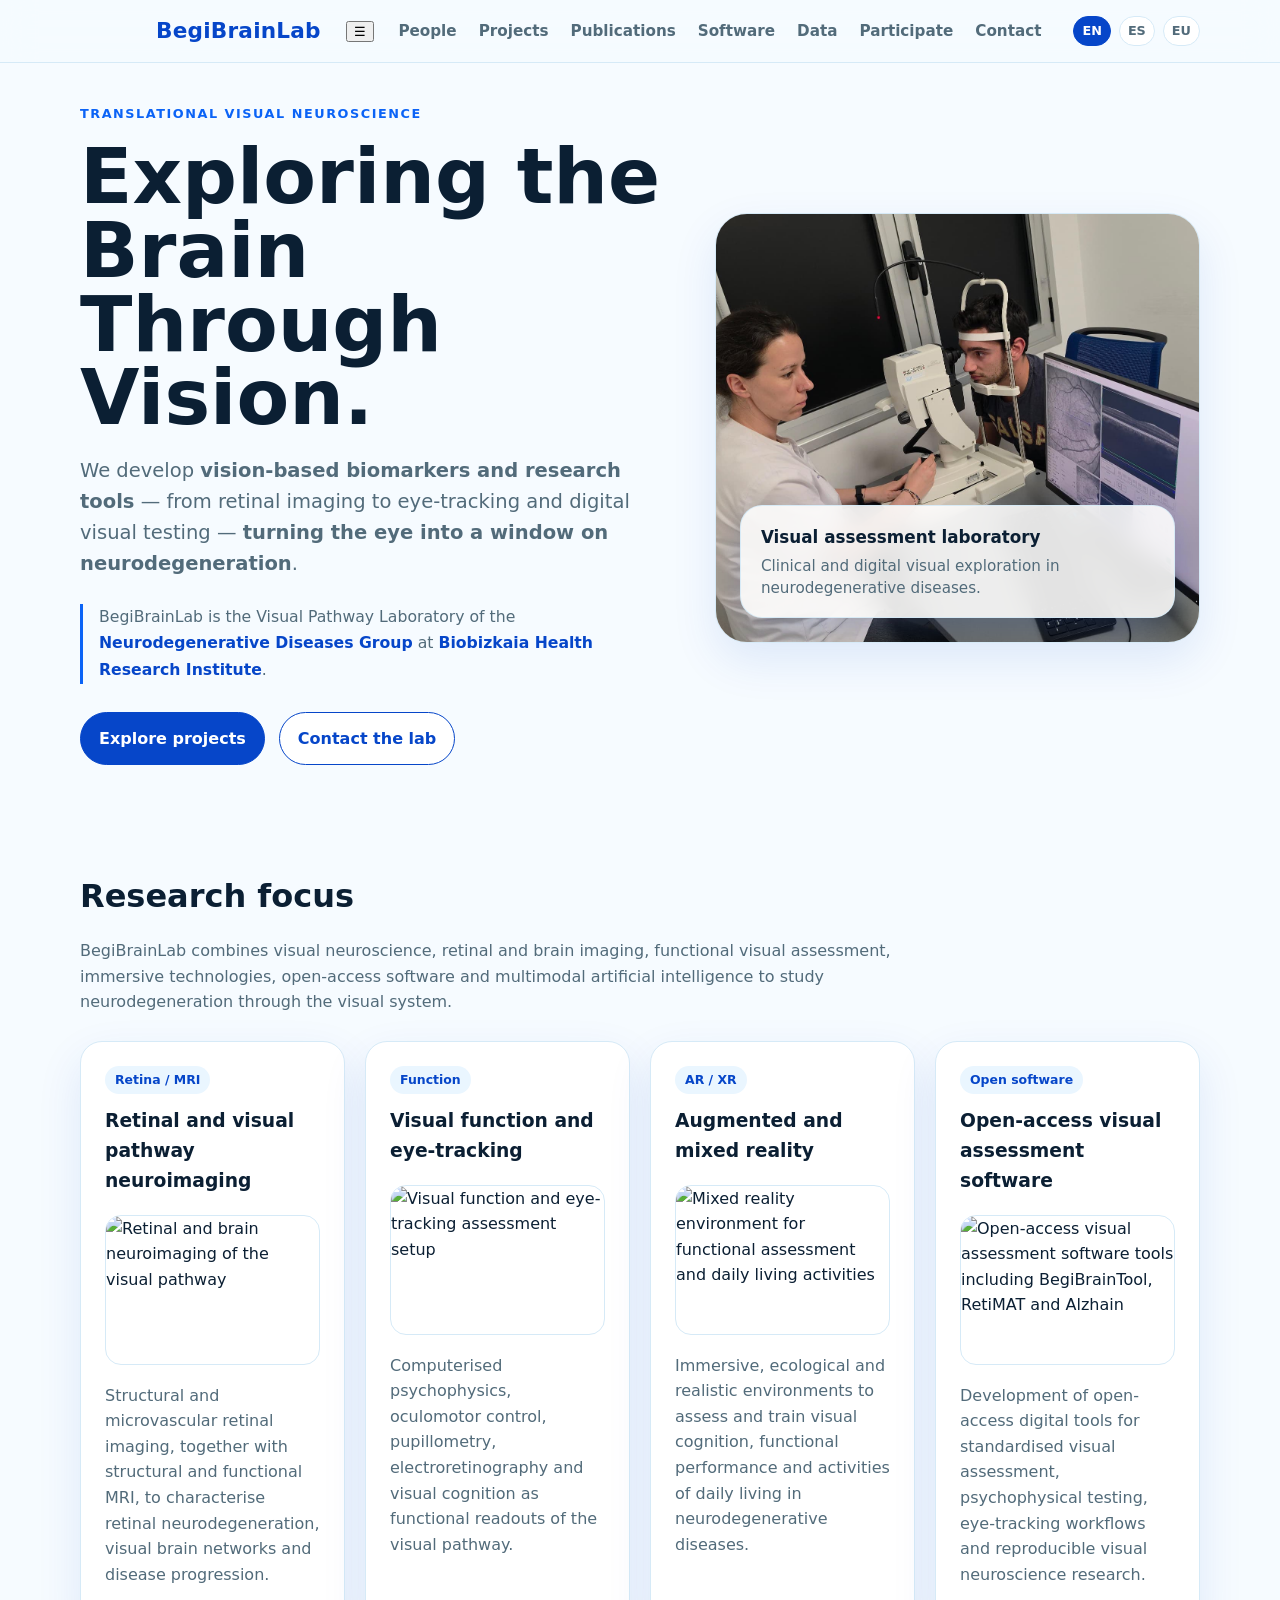
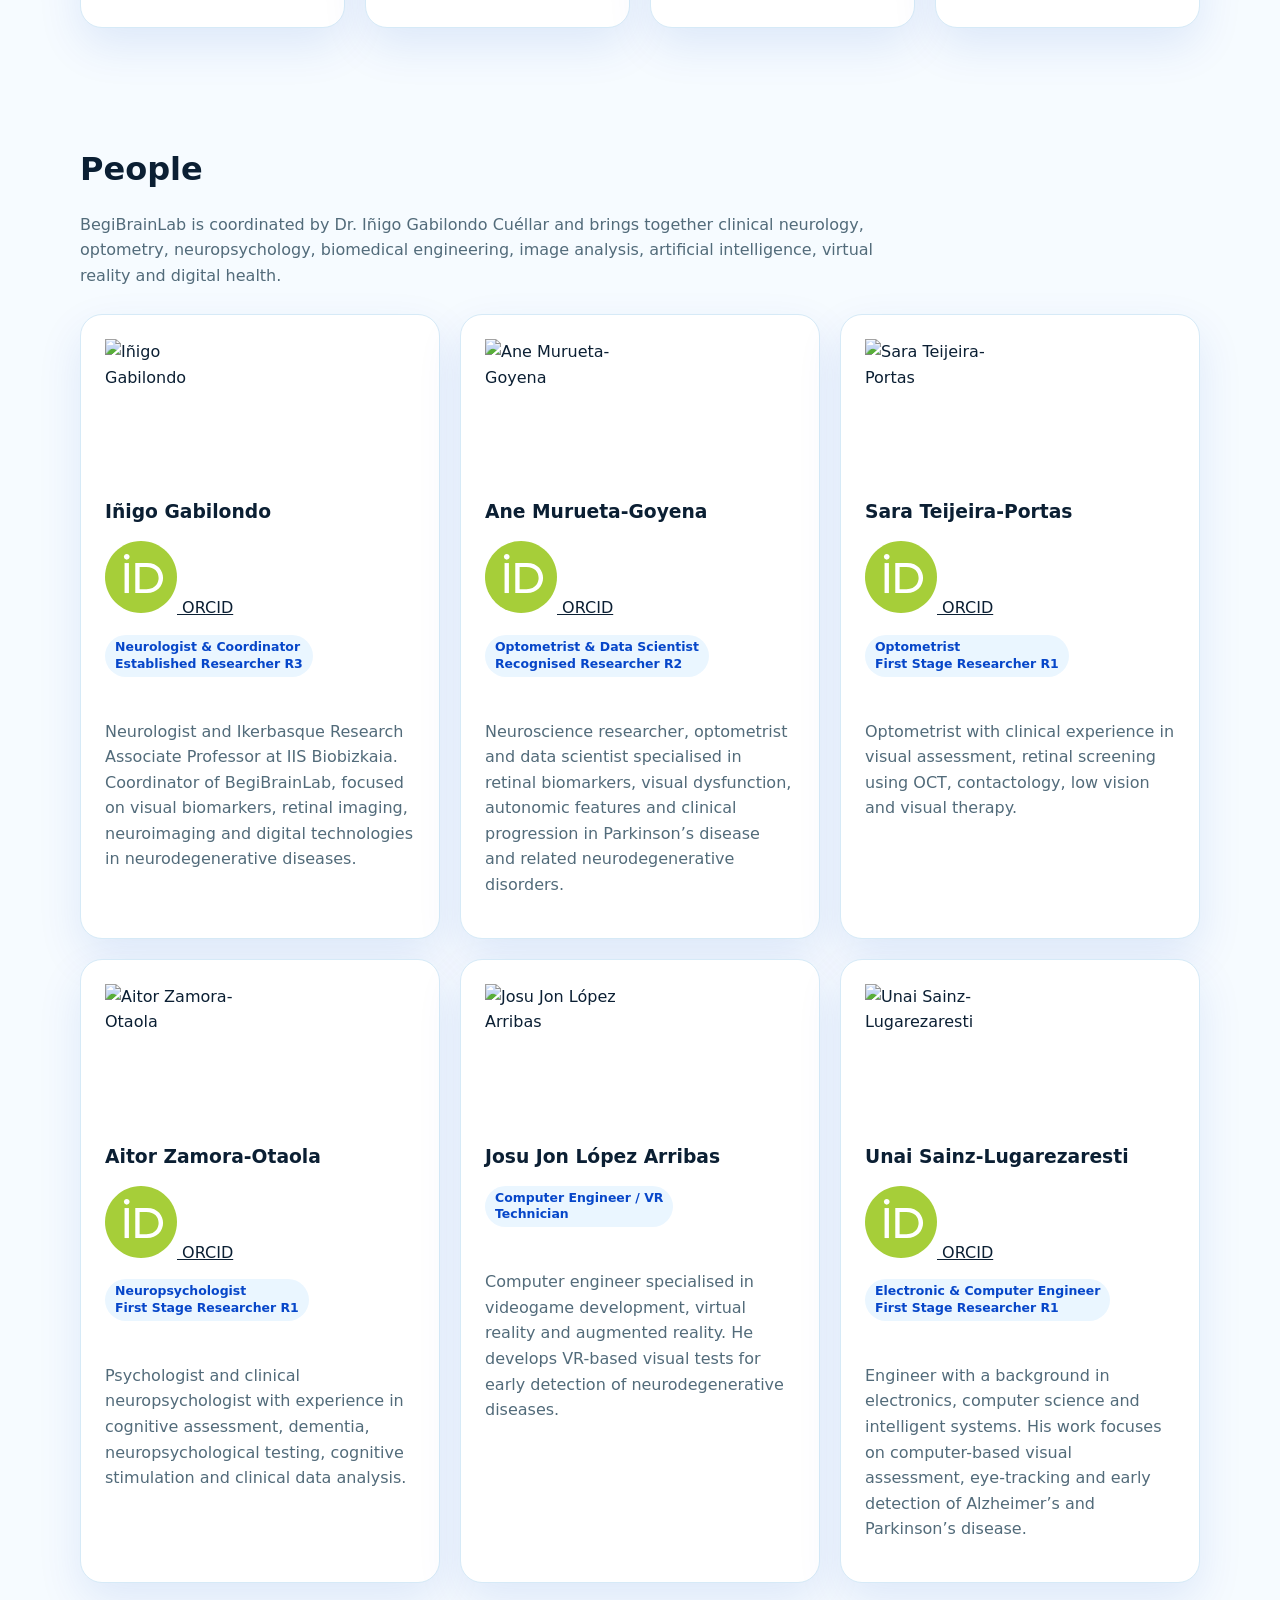
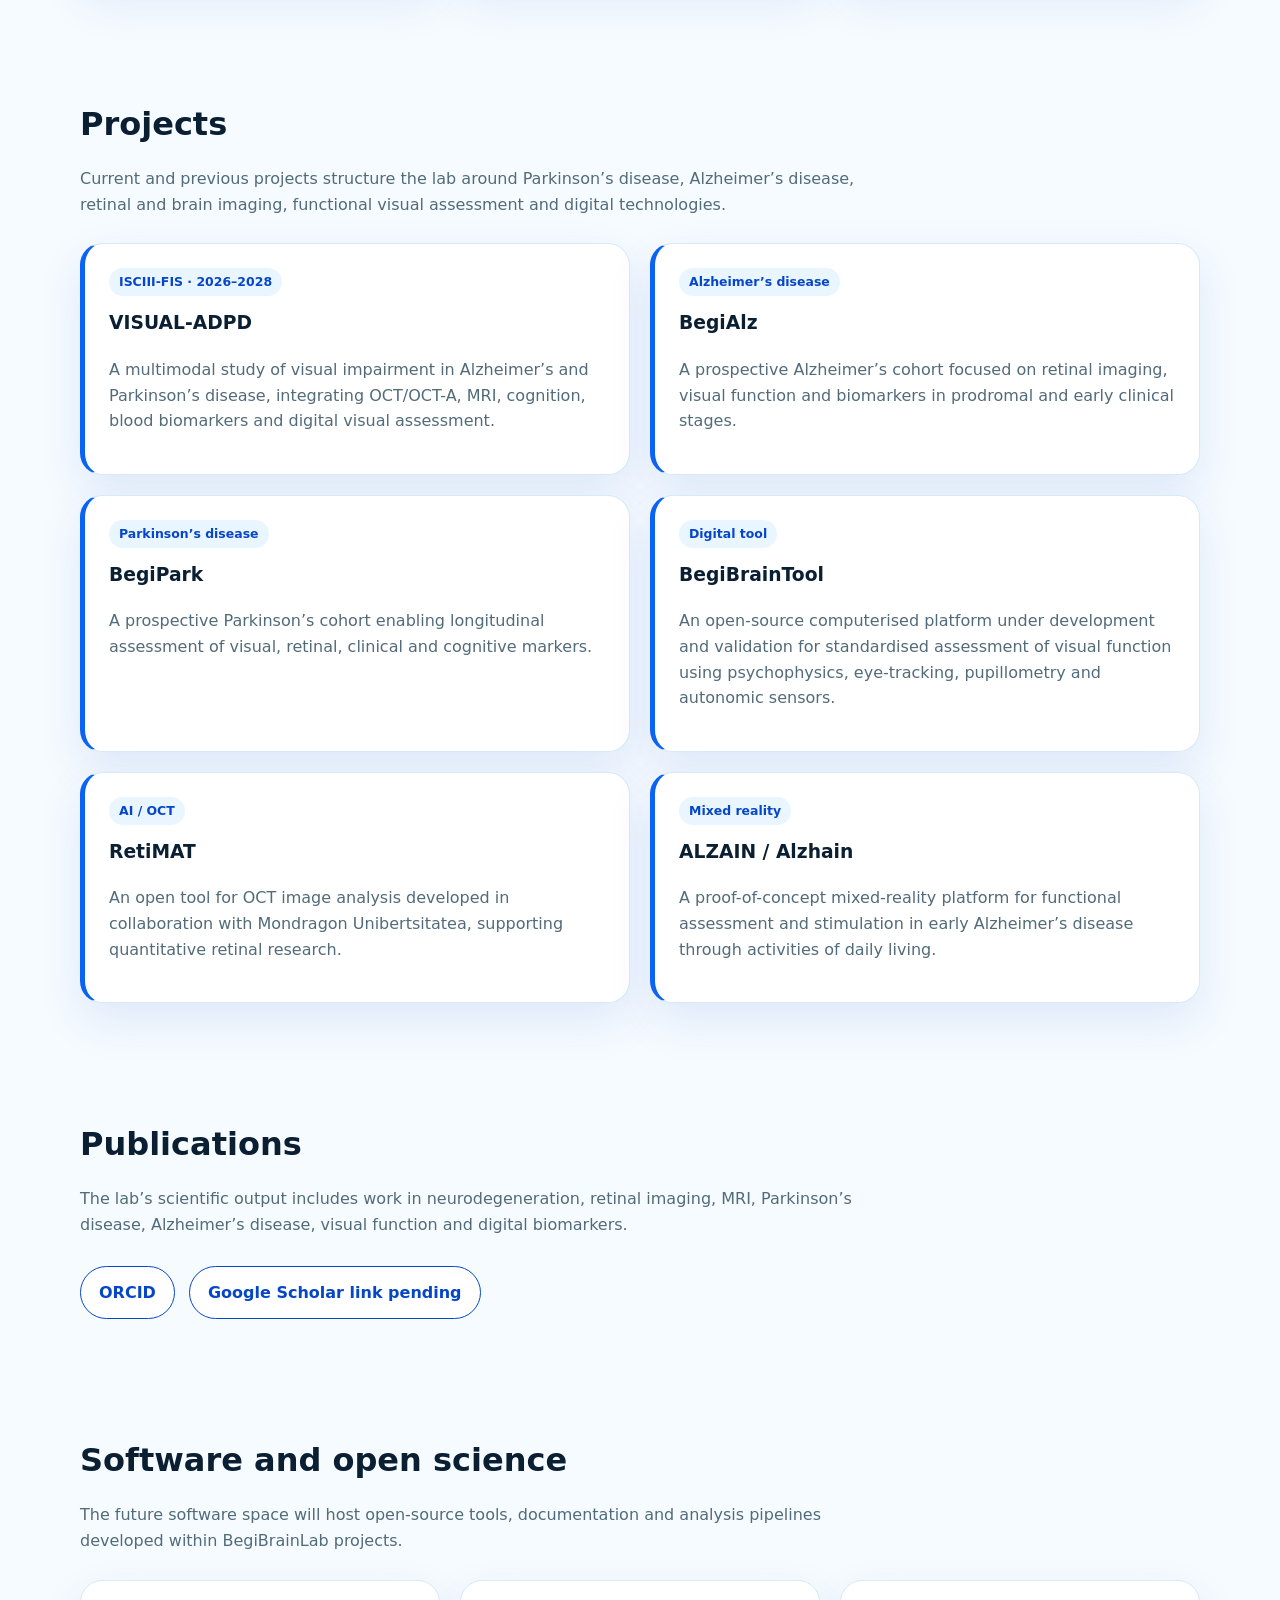
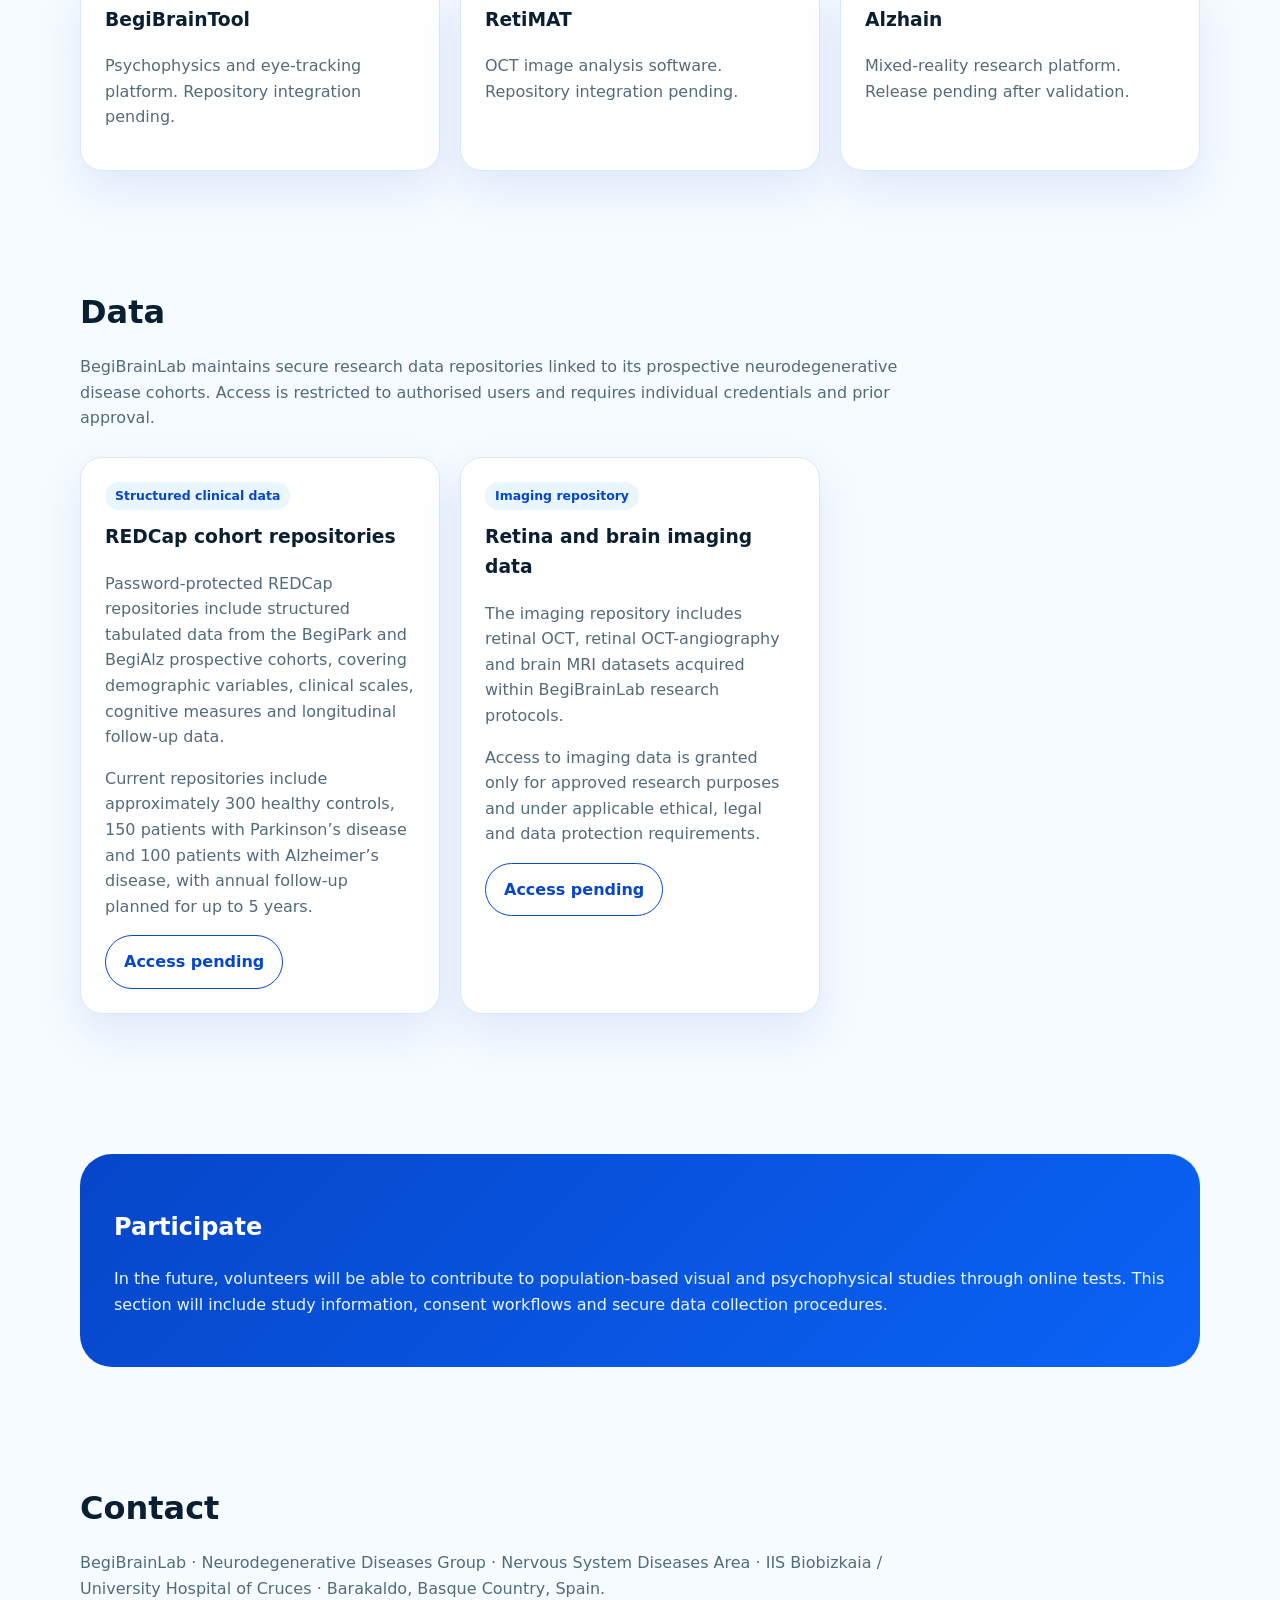
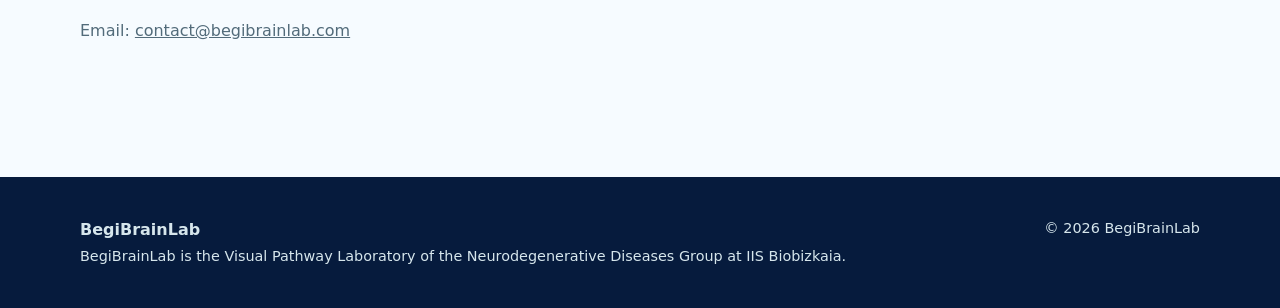
==== index.html @ 1f45dc58 "Update index.html" ====
<!doctype html>
<html lang="en">
<head>
<meta charset="utf-8">
<meta name="viewport" content="width=device-width,initial-scale=1">

<title>BegiBrainLab | Exploring the Brain Through Vision</title>

<meta name="description" content="BegiBrainLab is a visual neuroscience and neurotechnology laboratory focused on visual biomarkers, retinal imaging, eye-tracking, psychophysics, artificial intelligence and digital technologies for neurodegenerative diseases.">

<link rel="stylesheet" href="assets/css/styles.css">

<link rel="icon" href="/assets/icons/favicon.ico">
<link rel="icon" type="image/png" sizes="32x32" href="/assets/icons/icon-32.png">
<link rel="apple-touch-icon" sizes="180x180" href="/assets/icons/icon-180.png">
</head>

<body>

<header class="topbar">
<div class="container nav">

<a class="brand" href="/">
<span class="brand-mark"></span>
<span>BegiBrainLab</span>
</a>

<button class="menu-toggle" type="button" aria-label="Open navigation menu" aria-expanded="false">
☰
</button>

<nav class="menu">
<a href="#people">People</a>
<a href="#projects">Projects</a>
<a href="#publications">Publications</a>
<a href="#software">Software</a>
<a href="#data">Data</a>
<a href="#participate">Participate</a>
<a href="#contact">Contact</a>

<span class="langs">
<a class="active" href="/">EN</a>
<a href="/es/">ES</a>
<a href="/eu/">EU</a>
</span>
</nav>

</div>
</header>

<main>

<section class="hero">

<div class="container hero-grid">

<div>

<p class="eyebrow">
Translational visual neuroscience
</p>

<h1>
Exploring the Brain Through Vision.
</h1>

<p class="lead">
We develop <strong>vision-based biomarkers and research tools</strong> — from retinal imaging to eye-tracking and digital visual testing — <strong>turning the eye into a window on neurodegeneration</strong>.
</p>

<p class="institutional-note">
BegiBrainLab is the Visual Pathway Laboratory of the <a href="https://www.bio-bizkaia.eus/areas-investigacion/bc5.01" target="_blank" rel="noopener">Neurodegenerative Diseases Group</a> at <a href="https://www.bio-bizkaia.eus/web/iis/bb/inicio" target="_blank" rel="noopener">Biobizkaia Health Research Institute</a>.
</p>

<div class="actions">
<a class="btn primary" href="#projects">Explore projects</a>
<a class="btn secondary" href="#contact">Contact the lab</a>
</div>

</div>

<div class="hero-carousel" data-carousel-lang="en" aria-label="BegiBrainLab visual carousel">

<img
  class="hero-carousel-image"
  src="assets/img/hero/lab.png"
  alt="BegiBrainLab visual assessment laboratory"
>

<div class="hero-slide-caption">
<strong>Visual assessment laboratory</strong>
<span>Clinical and digital visual exploration in neurodegenerative diseases.</span>
</div>

</div>

</div>

</section>

<section>

<div class="container">

<h2 class="section-title">
Research focus
</h2>

<p class="section-intro">
BegiBrainLab combines visual neuroscience, retinal and brain imaging, functional visual assessment, immersive technologies, open-access software and multimodal artificial intelligence to study neurodegeneration through the visual system.
</p>

<div class="grid research-grid">

<article class="card research-card">
<span class="tag">Retina / MRI</span>
<h3>Retinal and visual pathway neuroimaging</h3>

<img
  class="research-card-image research-card-image-retina"
  src="/assets/img/research/Retina_MRI.png"
  alt="Retinal and brain neuroimaging of the visual pathway"
>

<p>
Structural and microvascular retinal imaging, together with structural and functional MRI, to characterise retinal neurodegeneration, visual brain networks and disease progression.
</p>
</article>

<article class="card research-card">
<span class="tag">Function</span>
<h3>Visual function and eye-tracking</h3>

<img
  class="research-card-image research-card-image-wide"
  src="/assets/img/research/eye_tracking.png"
  alt="Visual function and eye-tracking assessment setup"
>

<p>
Computerised psychophysics, oculomotor control, pupillometry, electroretinography and visual cognition as functional readouts of the visual pathway.
</p>
</article>

<article class="card research-card">
<span class="tag">AR / XR</span>
<h3>Augmented and mixed reality</h3>

<img
  class="research-card-image research-card-image-wide"
  src="/assets/img/research/XR.png"
  alt="Mixed reality environment for functional assessment and daily living activities"
>

<p>
Immersive, ecological and realistic environments to assess and train visual cognition, functional performance and activities of daily living in neurodegenerative diseases.
</p>
</article>

<article class="card research-card">
<span class="tag">Open software</span>
<h3>Open-access visual assessment software</h3>

<img
  class="research-card-image research-card-image-wide"
  src="/assets/img/research/software.png"
  alt="Open-access visual assessment software tools including BegiBrainTool, RetiMAT and Alzhain"
>

<p>
Development of open-access digital tools for standardised visual assessment, psychophysical testing, eye-tracking workflows and reproducible visual neuroscience research.
</p>
</article>

</div>

</div>

</section>

<section id="people">

<div class="container">

<h2 class="section-title">
People
</h2>

<p class="section-intro">
BegiBrainLab is coordinated by Dr. Iñigo Gabilondo Cuéllar and brings together clinical neurology, optometry, neuropsychology, biomedical engineering, image analysis, artificial intelligence, virtual reality and digital health.
</p>

<div class="grid cards">

<article class="card person-card">
<img class="person-photo" src="assets/img/team/IGabilondo.png" alt="Iñigo Gabilondo">
<h3>Iñigo Gabilondo</h3>
<a class="orcid-link" href="https://orcid.org/0000-0001-6045-2840" target="_blank" rel="noopener">
<img class="orcid-icon" src="/assets/icons/orcid.logo.icon.svg" alt="">
ORCID
</a>
<span class="tag">Neurologist &amp; Coordinator<br>Established Researcher R3</span>
<p>
Neurologist and Ikerbasque Research Associate Professor at IIS Biobizkaia. Coordinator of BegiBrainLab, focused on visual biomarkers, retinal imaging, neuroimaging and digital technologies in neurodegenerative diseases.
</p>
</article>

<article class="card person-card">
<img class="person-photo" src="assets/img/team/AMurueta.png" alt="Ane Murueta-Goyena">
<h3>Ane Murueta-Goyena</h3>
<a class="orcid-link" href="https://orcid.org/0000-0002-9808-6943" target="_blank" rel="noopener">
<img class="orcid-icon" src="/assets/icons/orcid.logo.icon.svg" alt="">
ORCID
</a>
<span class="tag">Optometrist &amp; Data Scientist<br>Recognised Researcher R2</span>
<p>
Neuroscience researcher, optometrist and data scientist specialised in retinal biomarkers, visual dysfunction, autonomic features and clinical progression in Parkinson’s disease and related neurodegenerative disorders.
</p>
</article>

<article class="card person-card">
<img class="person-photo" src="assets/img/team/STeijeira.png" alt="Sara Teijeira-Portas">
<h3>Sara Teijeira-Portas</h3>
<a class="orcid-link" href="https://orcid.org/0000-0002-2208-5864" target="_blank" rel="noopener">
<img class="orcid-icon" src="/assets/icons/orcid.logo.icon.svg" alt="">
ORCID
</a>
<span class="tag">Optometrist<br>First Stage Researcher R1</span>
<p>
Optometrist with clinical experience in visual assessment, retinal screening using OCT, contactology, low vision and visual therapy.
</p>
</article>

<article class="card person-card">
<img class="person-photo" src="assets/img/team/AZamora.png" alt="Aitor Zamora-Otaola">
<h3>Aitor Zamora-Otaola</h3>
<a class="orcid-link" href="https://orcid.org/0009-0007-6647-6625" target="_blank" rel="noopener">
<img class="orcid-icon" src="/assets/icons/orcid.logo.icon.svg" alt="">
ORCID
</a>
<span class="tag">Neuropsychologist<br>First Stage Researcher R1</span>
<p>
Psychologist and clinical neuropsychologist with experience in cognitive assessment, dementia, neuropsychological testing, cognitive stimulation and clinical data analysis.
</p>
</article>

<article class="card person-card">
<img class="person-photo" src="assets/img/team/JJon.png" alt="Josu Jon López Arribas">
<h3>Josu Jon López Arribas</h3>
<span class="tag">Computer Engineer / VR<br>Technician</span>
<p>
Computer engineer specialised in videogame development, virtual reality and augmented reality. He develops VR-based visual tests for early detection of neurodegenerative diseases.
</p>
</article>

<article class="card person-card">
<img class="person-photo" src="assets/img/team/USainz.png" alt="Unai Sainz-Lugarezaresti">
<h3>Unai Sainz-Lugarezaresti</h3>
<a class="orcid-link" href="https://orcid.org/0009-0008-0470-5960" target="_blank" rel="noopener">
<img class="orcid-icon" src="/assets/icons/orcid.logo.icon.svg" alt="">
ORCID
</a>
<span class="tag">Electronic &amp; Computer Engineer<br>First Stage Researcher R1</span>
<p>
Engineer with a background in electronics, computer science and intelligent systems. His work focuses on computer-based visual assessment, eye-tracking and early detection of Alzheimer’s and Parkinson’s disease.
</p>
</article>

</div>

</div>

</section>

<section id="projects">

<div class="container">

<h2 class="section-title">
Projects
</h2>

<p class="section-intro">
Current and previous projects structure the lab around Parkinson’s disease, Alzheimer’s disease, retinal and brain imaging, functional visual assessment and digital technologies.
</p>

<div class="grid project-list">

<article class="card project">
<span class="tag">ISCIII-FIS · 2026–2028</span>
<h3>VISUAL-ADPD</h3>
<p>
A multimodal study of visual impairment in Alzheimer’s and Parkinson’s disease, integrating OCT/OCT-A, MRI, cognition, blood biomarkers and digital visual assessment.
</p>
</article>

<article class="card project">
<span class="tag">Alzheimer’s disease</span>
<h3>BegiAlz</h3>
<p>
A prospective Alzheimer’s cohort focused on retinal imaging, visual function and biomarkers in prodromal and early clinical stages.
</p>
</article>

<article class="card project">
<span class="tag">Parkinson’s disease</span>
<h3>BegiPark</h3>
<p>
A prospective Parkinson’s cohort enabling longitudinal assessment of visual, retinal, clinical and cognitive markers.
</p>
</article>

<article class="card project">
<span class="tag">Digital tool</span>
<h3>BegiBrainTool</h3>
<p>
An open-source computerised platform under development and validation for standardised assessment of visual function using psychophysics, eye-tracking, pupillometry and autonomic sensors.
</p>
</article>

<article class="card project">
<span class="tag">AI / OCT</span>
<h3>RetiMAT</h3>
<p>
An open tool for OCT image analysis developed in collaboration with Mondragon Unibertsitatea, supporting quantitative retinal research.
</p>
</article>

<article class="card project">
<span class="tag">Mixed reality</span>
<h3>ALZAIN / Alzhain</h3>
<p>
A proof-of-concept mixed-reality platform for functional assessment and stimulation in early Alzheimer’s disease through activities of daily living.
</p>
</article>

</div>

</div>

</section>

<section id="publications">

<div class="container">

<h2 class="section-title">
Publications
</h2>

<p class="section-intro">
The lab’s scientific output includes work in neurodegeneration, retinal imaging, MRI, Parkinson’s disease, Alzheimer’s disease, visual function and digital biomarkers.
</p>

<div class="actions">
<a class="btn secondary" href="https://orcid.org/0000-0001-6045-2840">ORCID</a>
<a class="btn secondary" href="#">Google Scholar link pending</a>
</div>

</div>

</section>

<section id="software">

<div class="container">

<h2 class="section-title">
Software and open science
</h2>

<p class="section-intro">
The future software space will host open-source tools, documentation and analysis pipelines developed within BegiBrainLab projects.
</p>

<div class="grid cards">

<article class="card">
<h3>BegiBrainTool</h3>
<p>
Psychophysics and eye-tracking platform. Repository integration pending.
</p>
</article>

<article class="card">
<h3>RetiMAT</h3>
<p>
OCT image analysis software. Repository integration pending.
</p>
</article>

<article class="card">
<h3>Alzhain</h3>
<p>
Mixed-reality research platform. Release pending after validation.
</p>
</article>

</div>

</div>

</section>

  <section id="data">

<div class="container">

<h2 class="section-title">
Data
</h2>

<p class="section-intro">
BegiBrainLab maintains secure research data repositories linked to its prospective neurodegenerative disease cohorts. Access is restricted to authorised users and requires individual credentials and prior approval.
</p>

<div class="grid cards">

<article class="card">
<span class="tag">Structured clinical data</span>
<h3>REDCap cohort repositories</h3>
<p>
Password-protected REDCap repositories include structured tabulated data from the BegiPark and BegiAlz prospective cohorts, covering demographic variables, clinical scales, cognitive measures and longitudinal follow-up data.
</p>
<p class="muted">
Current repositories include approximately 300 healthy controls, 150 patients with Parkinson’s disease and 100 patients with Alzheimer’s disease, with annual follow-up planned for up to 5 years.
</p>
<a class="btn secondary" href="#">Access pending</a>
</article>

<article class="card">
<span class="tag">Imaging repository</span>
<h3>Retina and brain imaging data</h3>
<p>
The imaging repository includes retinal OCT, retinal OCT-angiography and brain MRI datasets acquired within BegiBrainLab research protocols.
</p>
<p class="muted">
Access to imaging data is granted only for approved research purposes and under applicable ethical, legal and data protection requirements.
</p>
<a class="btn secondary" href="#">Access pending</a>
</article>

</div>

</div>

</section>
<section id="participate">

<div class="container">

<div class="callout">

<h2>
Participate
</h2>

<p>
In the future, volunteers will be able to contribute to population-based visual and psychophysical studies through online tests. This section will include study information, consent workflows and secure data collection procedures.
</p>

</div>

</div>

</section>

<section id="contact">

<div class="container">

<h2 class="section-title">
Contact
</h2>

<p class="section-intro">
BegiBrainLab · Neurodegenerative Diseases Group · Nervous System Diseases Area · IIS Biobizkaia / University Hospital of Cruces · Barakaldo, Basque Country, Spain.
</p>

<p class="muted">
Email: <a href="mailto:contact@begibrainlab.com">contact@begibrainlab.com</a>
</p>

</div>

</section>

</main>

<footer class="footer">

<div class="container footer-grid">

<div>
<strong>BegiBrainLab</strong><br>
<span class="small">
BegiBrainLab is the Visual Pathway Laboratory of the Neurodegenerative Diseases Group at IIS Biobizkaia.
</span>
</div>

<div class="small">
© <span id="year"></span> BegiBrainLab
</div>

</div>

</footer>

<div class="scan-cursor" aria-hidden="true"></div>
<script src="assets/js/site.js"></script>

</body>
</html>
---- assets/css/styles.css ----
:root {
  --bg: #f6fbff;
  --card: #ffffff;
  --ink: #0b1f33;
  --muted: #526b7a;

  --brand: #0646c9;
  --brand-dark: #05339a;
  --accent: #0b63f6;
  --cyan: #baf4ff;

  --line: #d6eaf7;
  --soft: #eaf6ff;

  --radius: 22px;
  --shadow: 0 18px 45px rgba(6, 70, 201, .10);
}

* {
  box-sizing: border-box;
}

html {
  scroll-behavior: smooth;
}

body {
  margin: 0;
  font-family: Inter, system-ui, -apple-system, Segoe UI, Roboto, Arial, sans-serif;
  background: var(--bg);
  color: var(--ink);
  line-height: 1.6;
}

a {
  color: inherit;
}

.container {
  width: min(1120px, 92vw);
  margin: 0 auto;
}

/* Header */

.topbar {
  position: sticky;
  top: 0;
  z-index: 20;
  background: rgba(246, 251, 255, .90);
  backdrop-filter: blur(16px);
  border-bottom: 1px solid var(--line);
}

.nav {
  display: flex;
  align-items: center;
  justify-content: space-between;
  padding: 10px 0;
}

.brand {
  display: flex;
  gap: 12px;
  align-items: center;
  text-decoration: none;
  font-weight: 900;
  font-size: 1.35rem;
  letter-spacing: .01em;
  color: var(--brand);
}

.brand-mark {
  width: 64px;
  height: 42px;
  display: inline-block;
  background-image: url("../img/begibrainlab-logo.png");
  background-size: contain;
  background-position: center;
  background-repeat: no-repeat;
  border-radius: 0;
  flex: 0 0 auto;
}

.menu {
  display: flex;
  gap: 22px;
  align-items: center;
  font-size: .95rem;
}

.menu a {
  text-decoration: none;
  color: var(--muted);
  font-weight: 700;
}

.menu a:hover {
  color: var(--brand);
}

.langs {
  display: flex;
  gap: 8px;
  margin-left: 10px;
}

.langs a {
  text-decoration: none;
  border: 1px solid var(--line);
  padding: 4px 8px;
  border-radius: 999px;
  font-size: .8rem;
  background: #ffffff;
}

.langs a.active {
  background: var(--brand);
  color: #ffffff;
  border-color: var(--brand);
}

/* Anchor offset for sticky header */

section[id] {
  scroll-margin-top: 125px;
}

/* Hero */

.hero {
  padding: 28px 0 48px;
}

.hero-grid {
  display: grid;
  grid-template-columns: 1.1fr .9fr;
  gap: 42px;
  align-items: center;
}

.eyebrow {
  color: var(--accent);
  font-weight: 800;
  text-transform: uppercase;
  letter-spacing: .12em;
  font-size: .8rem;
}

.hero h1 {
  font-size: clamp(2.5rem, 6vw, 5.3rem);
  line-height: .96;
  margin: 16px 0;
}

.lead {
  font-size: 1.22rem;
  color: var(--muted);
  max-width: 760px;
}

.institutional-note {
  margin-top: 1.5rem;
  max-width: 760px;
  font-size: .98rem;
  line-height: 1.7;
  color: var(--muted);
  border-left: 3px solid var(--accent);
  padding-left: 1rem;
}

.institutional-note a {
  color: var(--brand);
  font-weight: 800;
  text-decoration: none;
}

.institutional-note a:hover {
  text-decoration: underline;
}

.actions {
  display: flex;
  gap: 14px;
  flex-wrap: wrap;
  margin-top: 28px;
}

.btn {
  display: inline-block;
  text-decoration: none;
  padding: 13px 18px;
  border-radius: 999px;
  font-weight: 800;
  border: 1px solid var(--brand);
}

.btn.primary {
  background: var(--brand);
  color: #ffffff;
}

.btn.primary:hover {
  background: var(--brand-dark);
  border-color: var(--brand-dark);
}

.btn.secondary {
  background: #ffffff;
  color: var(--brand);
}

.btn.secondary:hover {
  background: var(--soft);
}

/* Hero visual carousel */

.hero-slide {
  display: none !important;
}

.hero-carousel {
  position: relative;
  width: 100%;
  height: 430px;
  min-height: 430px;
  max-height: 430px;
  border-radius: 32px;
  overflow: hidden;
  background: #ffffff;
  box-shadow: var(--shadow);
  border: 1px solid var(--line);
}

.hero-carousel-image {
  display: block;
  width: 100%;
  height: 100%;
  max-height: 430px;
  object-fit: cover;
  object-position: center;
  transition: opacity .55s ease;
}

.hero-carousel-image.is-fading {
  opacity: 0;
}

.hero-carousel > .hero-slide-caption {
  display: block;
  position: absolute;
  left: 24px;
  right: 24px;
  bottom: 24px;
  z-index: 2;
  padding: 18px 20px;
  border-radius: 22px;
  background: rgba(255, 255, 255, .88);
  backdrop-filter: blur(12px);
  border: 1px solid rgba(214, 234, 247, .95);
  box-shadow: 0 14px 35px rgba(6, 70, 201, .16);
}

.hero-carousel > .hero-slide-caption strong {
  display: block;
  color: var(--ink);
  font-size: 1.05rem;
  font-weight: 900;
  margin-bottom: 4px;
}

.hero-carousel > .hero-slide-caption span {
  display: block;
  color: var(--muted);
  font-size: .95rem;
  line-height: 1.45;
}

/* Sections */

section {
  padding: 58px 0;
}

.section-title {
  font-size: 2rem;
  margin: 0 0 12px;
}

.section-intro {
  color: var(--muted);
  max-width: 820px;
}

.grid {
  display: grid;
  gap: 20px;
}

.grid.cards {
  grid-template-columns: repeat(3, 1fr);
  margin-top: 26px;
}

.card {
  background: var(--card);
  border: 1px solid var(--line);
  border-radius: var(--radius);
  padding: 24px;
  box-shadow: var(--shadow);
}

.card h3 {
  margin-top: 0;
}

.card p {
  color: var(--muted);
}

.tag {
  display: inline-block;
  background: var(--soft);
  color: var(--brand);
  border-radius: 999px;
  padding: 4px 10px;
  font-size: .78rem;
  font-weight: 800;
  margin-bottom: 12px;
}

/* Research focus */

.research-grid {
  grid-template-columns: repeat(4, minmax(0, 1fr));
  margin-top: 26px;
}

.research-grid .card {
  min-height: 100%;
}

.research-card {
  overflow: hidden;
}

.research-card .research-card-image {
  display: block !important;
  width: 100% !important;
  max-width: 100% !important;
  height: 150px !important;
  max-height: 150px !important;
  object-position: center !important;
  margin: 16px 0 18px !important;
  padding: 0 !important;
  border-radius: 16px !important;
  background: #ffffff !important;
  border: 1px solid var(--line) !important;
  box-sizing: border-box !important;
}

.research-card .research-card-image-retina {
  object-fit: cover !important;
}

.research-card .research-card-image-wide {
  object-fit: contain !important;
}

/* People */

.person-card {
  display: flex;
  flex-direction: column;
  gap: 14px;
  align-items: flex-start;
  overflow: hidden;
}

.person-photo {
  width: 132px;
  height: 132px;
  object-fit: contain;
  object-position: center;
  border-radius: 0;
  border: none;
  background: transparent;
  box-shadow: none;
  margin-bottom: 12px;
}

.person-card h3 {
  margin-bottom: 0;
}

.person-card .tag {
  width: fit-content;
}

/* Projects */

.project-list {
  grid-template-columns: repeat(2, 1fr);
  margin-top: 26px;
}

.project {
  border-left: 5px solid var(--accent);
}

/* Callout */

.callout {
  background: linear-gradient(135deg, var(--brand), var(--accent));
  color: #ffffff;
  border-radius: 32px;
  padding: 34px;
  margin-top: 24px;
}

.callout p {
  color: #e8f7ff;
}

/* Footer */

.footer {
  background: #061b3d;
  color: #d6e6ec;
  margin-top: 60px;
  padding: 40px 0;
}

.footer-grid {
  display: flex;
  justify-content: space-between;
  gap: 28px;
  flex-wrap: wrap;
}

.footer a {
  color: #d6e6ec;
}

.muted {
  color: var(--muted);
}

.small {
  font-size: .9rem;
}

.image-note {
  font-size: .85rem;
  color: var(--muted);
  border: 1px dashed var(--line);
  border-radius: 14px;
  padding: 12px;
  background: #ffffff;
}

/* Responsive */

@media (max-width: 1100px) {
  .research-grid {
    grid-template-columns: repeat(2, 1fr);
  }
}

@media (max-width: 850px) {
  .hero-grid,
  .grid.cards,
  .project-list {
    grid-template-columns: 1fr;
  }

  .menu {
    display: none;
  }

  .hero {
    padding-top: 50px;
  }

  .hero-carousel {
    height: 300px;
    min-height: 300px;
    max-height: 300px;
  }

  .hero-carousel-image {
    height: 100%;
    max-height: 300px;
  }

  .hero-carousel > .hero-slide-caption {
    left: 16px;
    right: 16px;
    bottom: 16px;
    padding: 14px 16px;
  }

  .hero-carousel > .hero-slide-caption span {
    font-size: .86rem;
  }

  .footer-grid {
    display: block;
  }
}

@media (max-width: 650px) {
  .research-grid {
    grid-template-columns: 1fr;
  }

  .research-card .research-card-image {
    height: 150px !important;
    max-height: 150px !important;
    width: 100% !important;
    margin: 16px 0 18px !important;
  }
}

.person-card .tag {
  white-space: normal;
  line-height: 1.35;
  max-width: 100%;
}
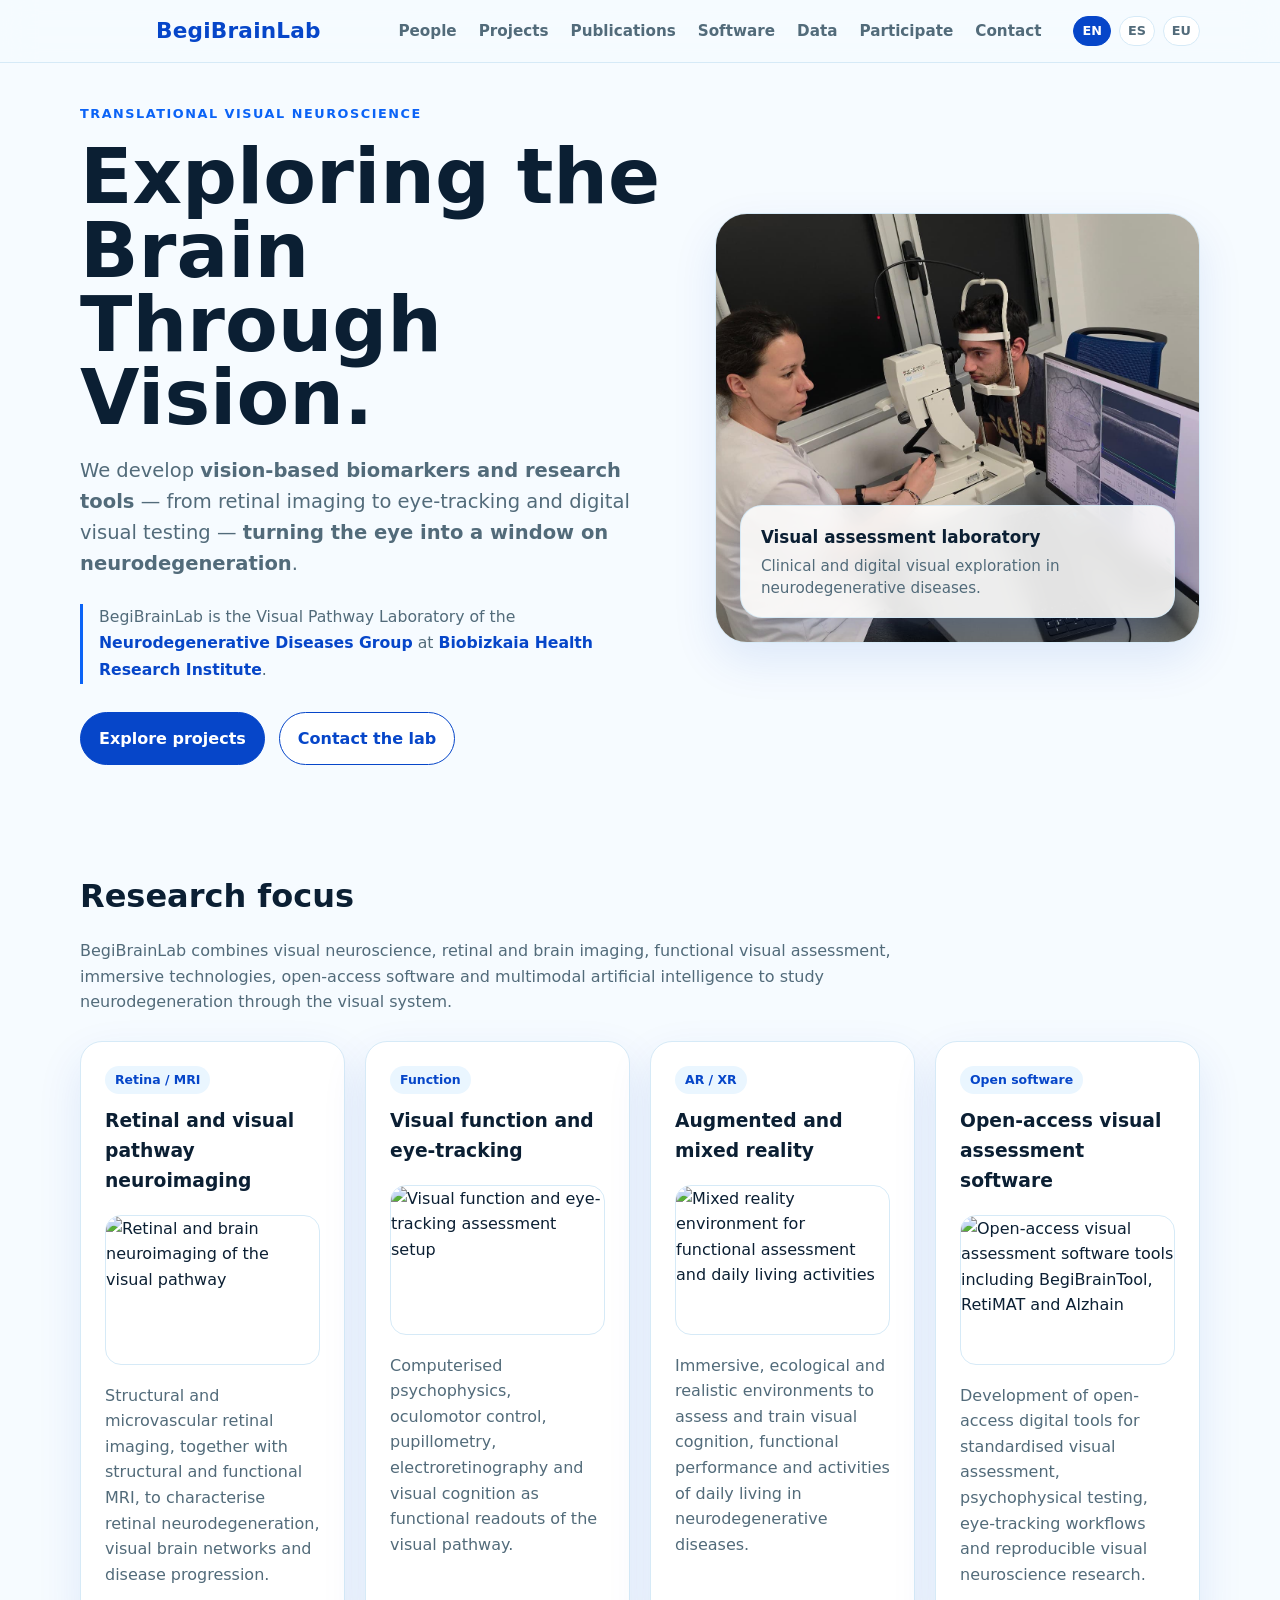
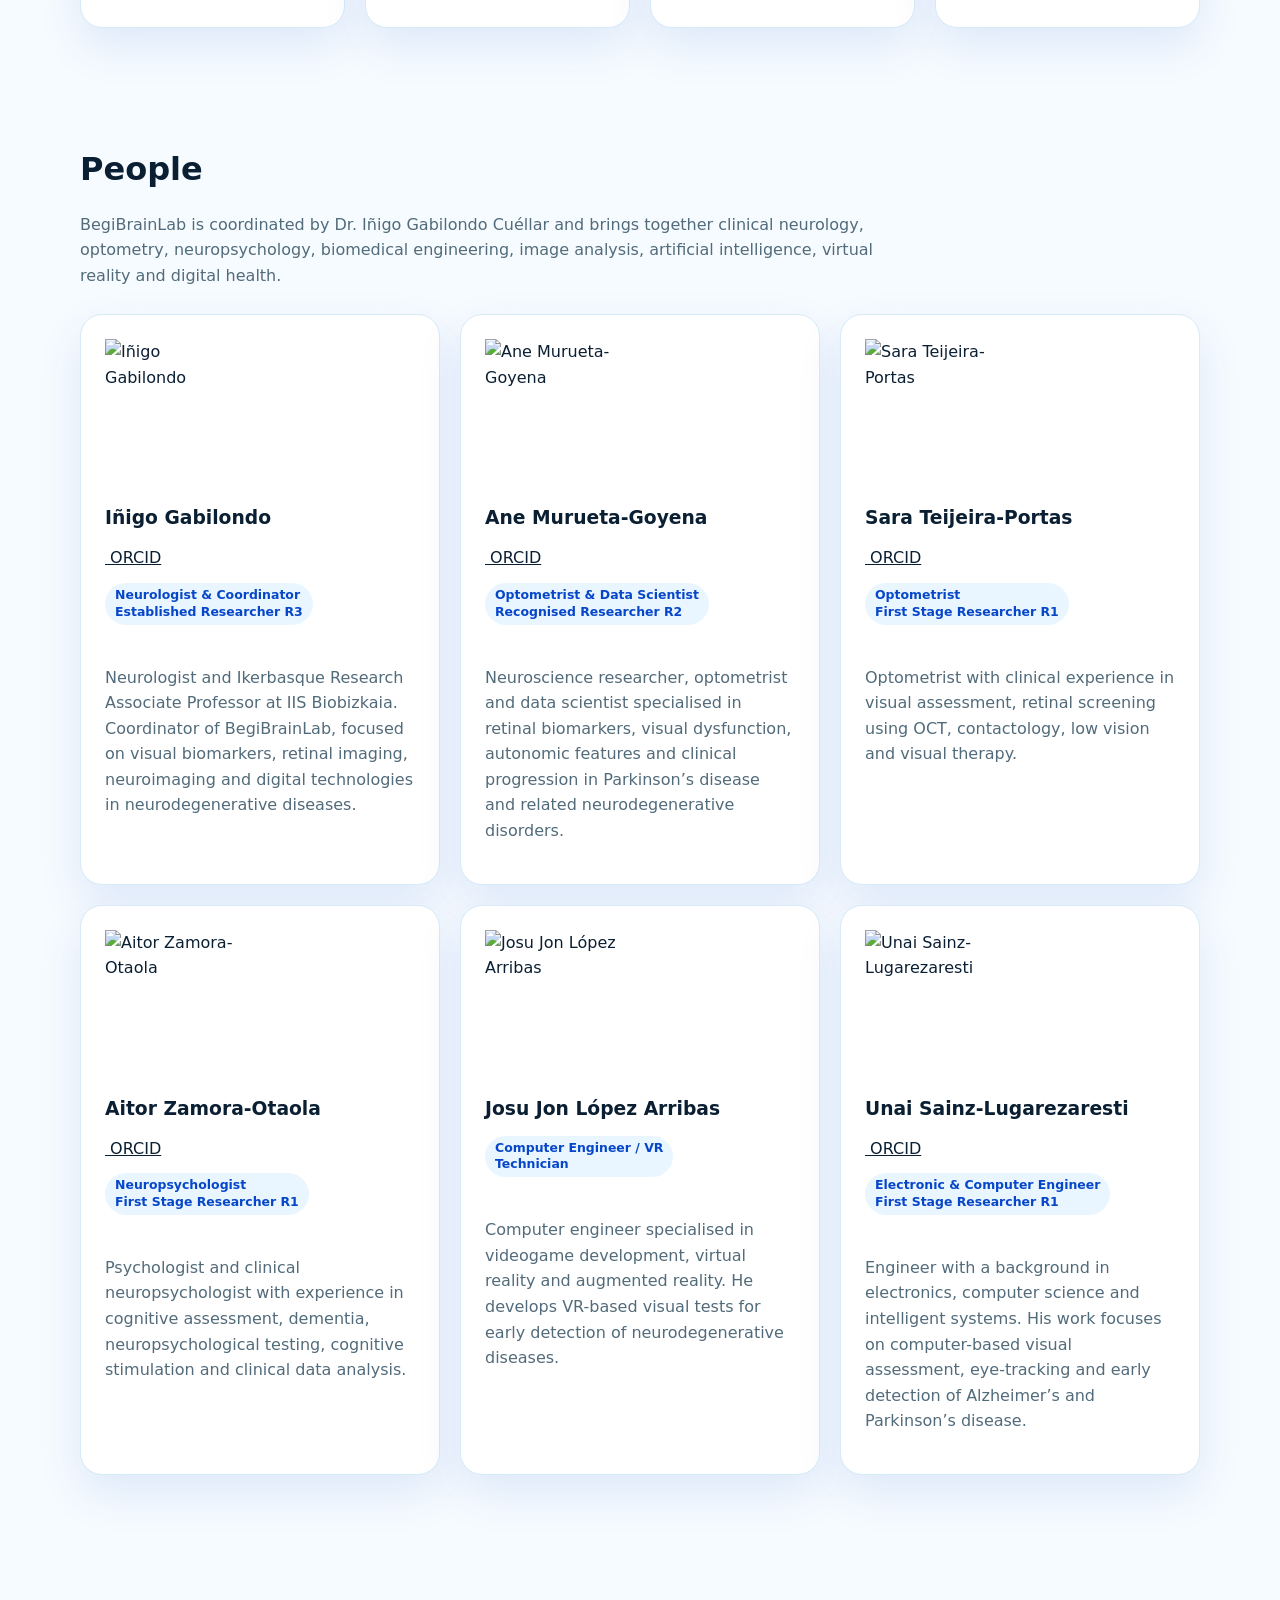
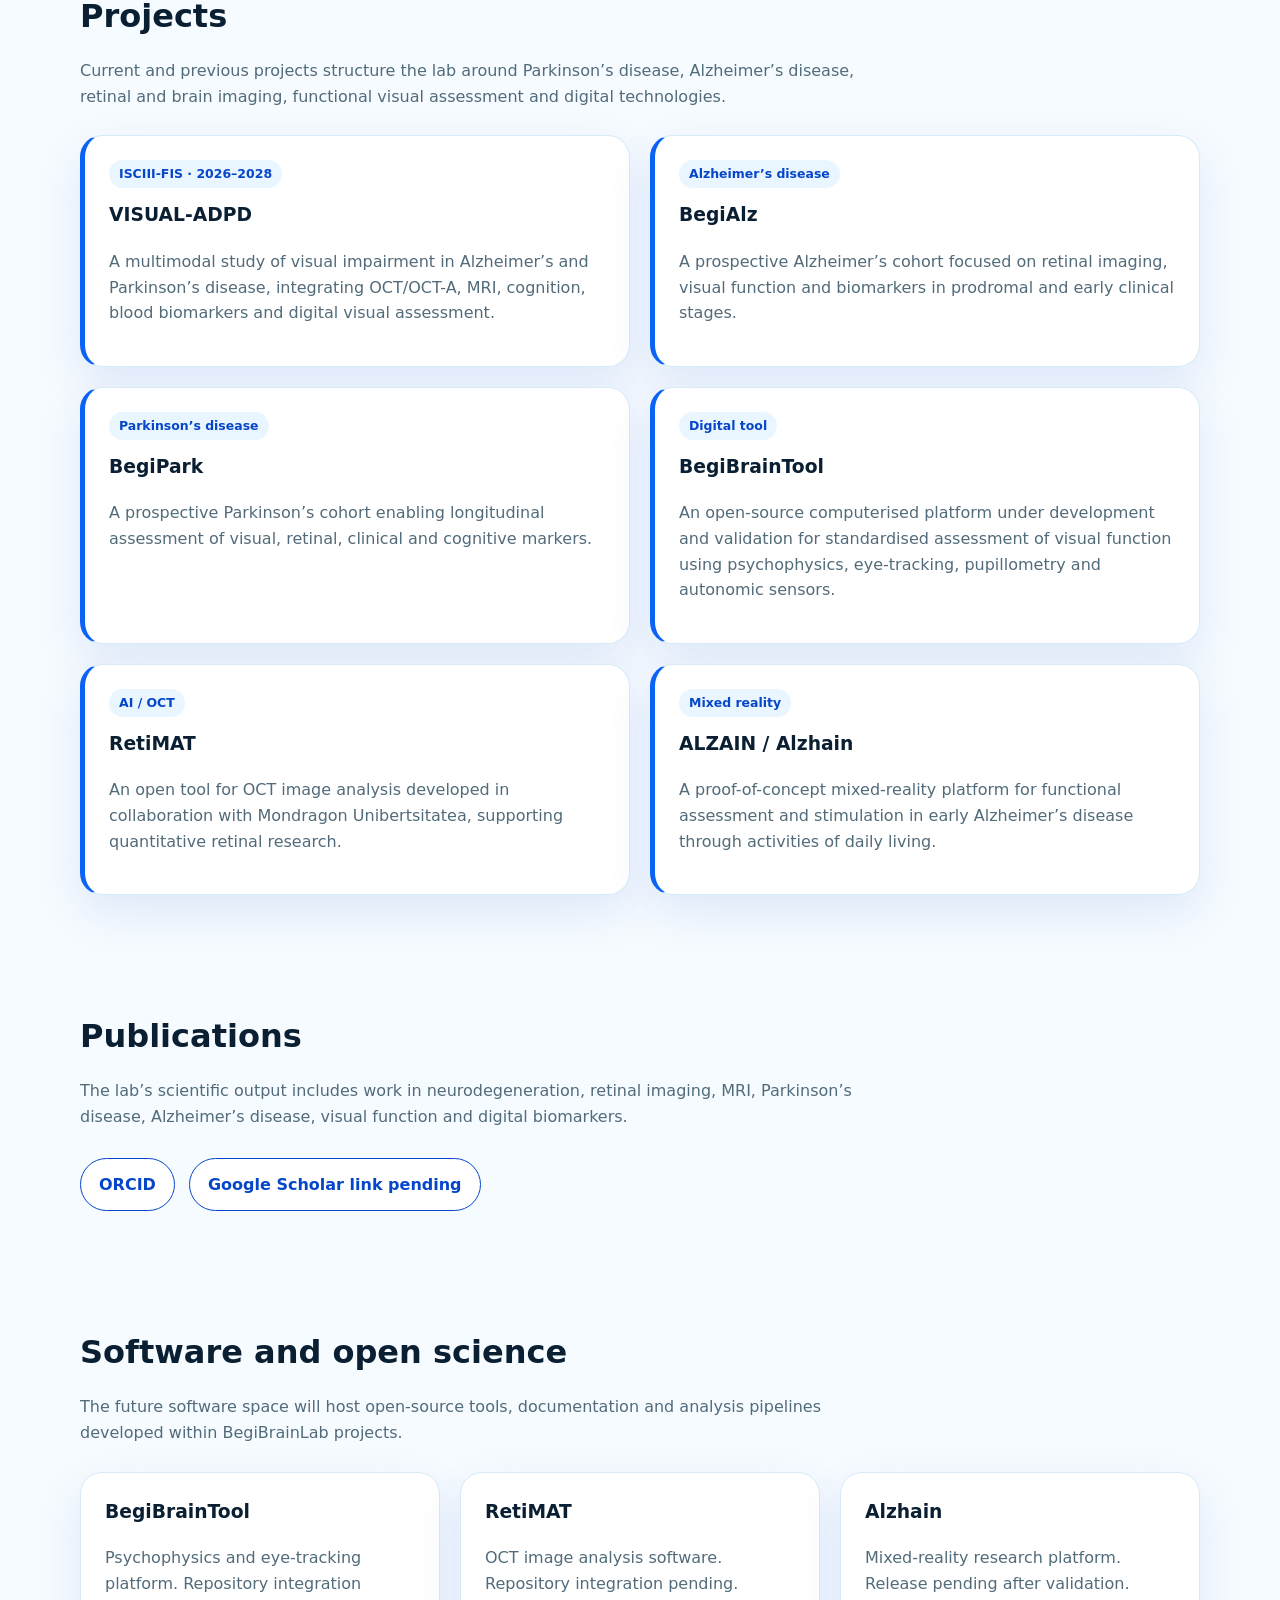
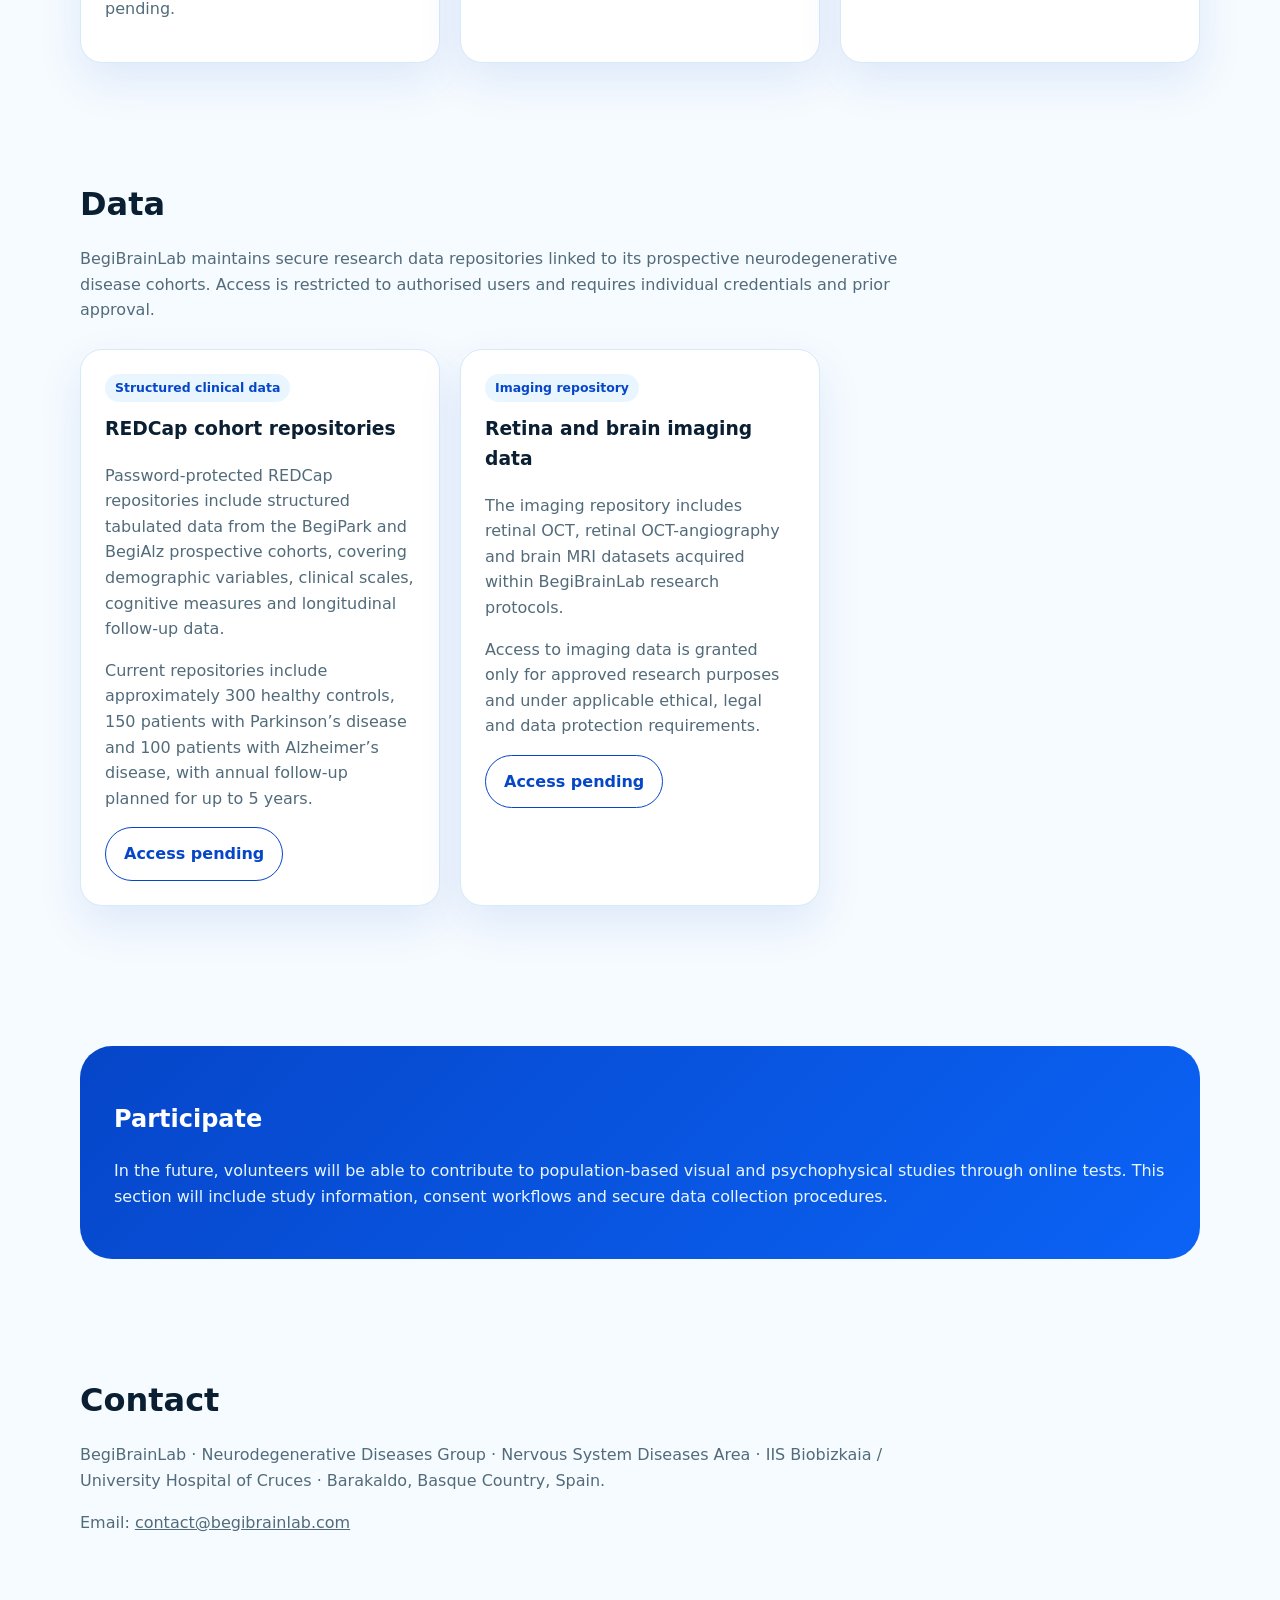
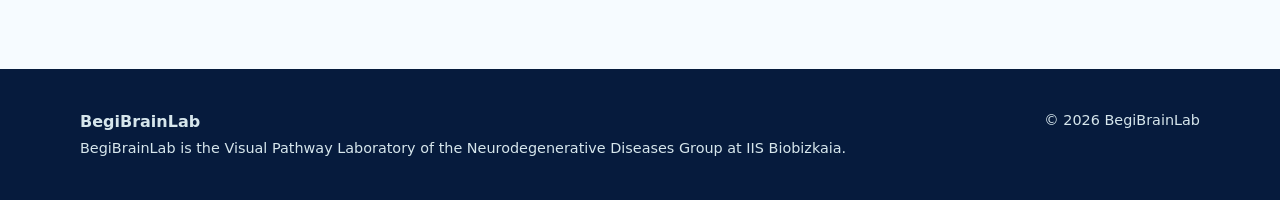
==== commit 9c166a32: "Update index.html" ====
--- a/index.html
+++ b/index.html
@@ -196,7 +196,7 @@
 <img class="person-photo" src="assets/img/team/IGabilondo.png" alt="Iñigo Gabilondo">
 <h3>Iñigo Gabilondo</h3>
 <a class="orcid-link" href="https://orcid.org/0000-0001-6045-2840" target="_blank" rel="noopener">
-<img class="orcid-icon" src="/assets/icons/orcid.logo.icon.svg" alt="">
+<img class="orcid-icon" src="/assets/icons/orcid.png" alt="">
 ORCID
 </a>
 <span class="tag">Neurologist &amp; Coordinator<br>Established Researcher R3</span>
@@ -209,7 +209,7 @@
 <img class="person-photo" src="assets/img/team/AMurueta.png" alt="Ane Murueta-Goyena">
 <h3>Ane Murueta-Goyena</h3>
 <a class="orcid-link" href="https://orcid.org/0000-0002-9808-6943" target="_blank" rel="noopener">
-<img class="orcid-icon" src="/assets/icons/orcid.logo.icon.svg" alt="">
+<img class="orcid-icon" src="/assets/icons/orcid.png" alt="">
 ORCID
 </a>
 <span class="tag">Optometrist &amp; Data Scientist<br>Recognised Researcher R2</span>
@@ -222,7 +222,7 @@
 <img class="person-photo" src="assets/img/team/STeijeira.png" alt="Sara Teijeira-Portas">
 <h3>Sara Teijeira-Portas</h3>
 <a class="orcid-link" href="https://orcid.org/0000-0002-2208-5864" target="_blank" rel="noopener">
-<img class="orcid-icon" src="/assets/icons/orcid.logo.icon.svg" alt="">
+<img class="orcid-icon" src="/assets/icons/orcid.png" alt="">
 ORCID
 </a>
 <span class="tag">Optometrist<br>First Stage Researcher R1</span>
@@ -235,7 +235,7 @@
 <img class="person-photo" src="assets/img/team/AZamora.png" alt="Aitor Zamora-Otaola">
 <h3>Aitor Zamora-Otaola</h3>
 <a class="orcid-link" href="https://orcid.org/0009-0007-6647-6625" target="_blank" rel="noopener">
-<img class="orcid-icon" src="/assets/icons/orcid.logo.icon.svg" alt="">
+<img class="orcid-icon" src="/assets/icons/orcid.png" alt="">
 ORCID
 </a>
 <span class="tag">Neuropsychologist<br>First Stage Researcher R1</span>
@@ -257,7 +257,7 @@
 <img class="person-photo" src="assets/img/team/USainz.png" alt="Unai Sainz-Lugarezaresti">
 <h3>Unai Sainz-Lugarezaresti</h3>
 <a class="orcid-link" href="https://orcid.org/0009-0008-0470-5960" target="_blank" rel="noopener">
-<img class="orcid-icon" src="/assets/icons/orcid.logo.icon.svg" alt="">
+<img class="orcid-icon" src="/assets/icons/orcid.png" alt="">
 ORCID
 </a>
 <span class="tag">Electronic &amp; Computer Engineer<br>First Stage Researcher R1</span>
--- a/assets/css/styles.css
+++ b/assets/css/styles.css
@@ -373,9 +373,19 @@
 .person-card {
   display: flex;
   flex-direction: column;
-  gap: 14px;
-  align-items: flex-start;
-  overflow: hidden;
+  gap: 12px;
+}
+
+.person-card h3 {
+  margin-top: 8px;
+  margin-bottom: 0;
+}
+
+.person-card .tag {
+  white-space: normal;
+  line-height: 1.35;
+  max-width: 100%;
+  width: fit-content;
 }
 
 .person-photo {
@@ -528,3 +538,215 @@
   line-height: 1.35;
   max-width: 100%;
 }
+
+.menu-toggle {
+  display: none;
+  width: 44px;
+  height: 44px;
+  border: 1px solid var(--line);
+  border-radius: 14px;
+  background: #ffffff;
+  cursor: pointer;
+  align-items: center;
+  justify-content: center;
+  flex-direction: column;
+  gap: 5px;
+  padding: 0;
+}
+
+.menu-toggle span {
+  display: block;
+  width: 22px;
+  height: 2px;
+  border-radius: 999px;
+  background: var(--brand);
+  transition: transform .2s ease, opacity .2s ease;
+}
+
+.menu-toggle.is-open span:nth-child(1) {
+  transform: translateY(7px) rotate(45deg);
+}
+
+.menu-toggle.is-open span:nth-child(2) {
+  opacity: 0;
+}
+
+.menu-toggle.is-open span:nth-child(3) {
+  transform: translateY(-7px) rotate(-45deg);
+}
+
+@media (max-width: 900px) {
+  .nav {
+    position: relative;
+  }
+
+ .menu-toggle {
+  display: none;
+  width: 44px;
+  height: 44px;
+  border: 1px solid var(--line);
+  border-radius: 14px;
+  background: #ffffff;
+  color: var(--brand);
+  cursor: pointer;
+  align-items: center;
+  justify-content: center;
+  font-size: 1.8rem;
+  font-weight: 900;
+  line-height: 1;
+  padding: 0;
+}
+
+@media (max-width: 900px) {
+  .nav {
+    position: relative;
+  }
+
+  .menu-toggle {
+    display: flex;
+    margin-left: auto;
+  }
+
+  .menu {
+    display: none;
+    position: absolute;
+    top: calc(100% + 10px);
+    left: 16px;
+    right: 16px;
+    flex-direction: column;
+    align-items: stretch;
+    gap: 0;
+    padding: 12px;
+    background: #ffffff;
+    border: 1px solid var(--line);
+    border-radius: 18px;
+    box-shadow: var(--shadow);
+    z-index: 999;
+  }
+
+  .menu.is-open {
+    display: flex;
+  }
+
+  .menu a {
+    padding: 12px 14px;
+    border-radius: 12px;
+    font-size: .95rem;
+  }
+
+  .menu a:hover {
+    background: #eef7ff;
+  }
+
+  .langs {
+    display: flex;
+    gap: 6px;
+    padding: 10px 8px 4px;
+    border-top: 1px solid var(--line);
+    margin-top: 6px;
+  }
+
+  .langs a {
+    padding: 8px 10px;
+  }
+}
+
+
+.hero-carousel-image,
+.hero-slide-caption {
+  transition: opacity .25s ease;
+}
+
+.hero-carousel-image,
+.hero-slide-caption {
+  transition: opacity .2s ease;
+}
+
+.hero-carousel.is-changing .hero-carousel-image,
+.hero-carousel.is-changing .hero-slide-caption {
+  opacity: 0;
+}
+.scan-cursor {
+  position: fixed;
+  left: 0;
+  top: 0;
+  width: 86px;
+  height: 86px;
+  border-radius: 50%;
+  pointer-events: none;
+  z-index: 9999;
+  opacity: 0;
+  transform: translate(-50%, -50%);
+  transition: opacity .18s ease, width .18s ease, height .18s ease;
+  mix-blend-mode: multiply;
+
+  background:
+    radial-gradient(circle, rgba(11, 99, 246, .20) 0 3px, transparent 4px),
+    radial-gradient(circle, rgba(186, 244, 255, .32) 0%, rgba(11, 99, 246, .10) 42%, transparent 70%);
+
+  border: 1px solid rgba(6, 70, 201, .35);
+  box-shadow:
+    0 0 0 1px rgba(186, 244, 255, .35) inset,
+    0 0 26px rgba(11, 99, 246, .18);
+}
+
+.scan-cursor::before,
+.scan-cursor::after {
+  content: "";
+  position: absolute;
+  background: rgba(6, 70, 201, .35);
+  border-radius: 999px;
+}
+
+.scan-cursor::before {
+  width: 44%;
+  height: 1px;
+  left: 28%;
+  top: 50%;
+}
+
+.scan-cursor::after {
+  width: 1px;
+  height: 44%;
+  left: 50%;
+  top: 28%;
+}
+
+.scan-cursor.is-visible {
+  opacity: 1;
+}
+
+.scan-cursor.is-active {
+  width: 104px;
+  height: 104px;
+  opacity: .9;
+}
+
+@media (hover: none), (pointer: coarse), (max-width: 900px) {
+  .scan-cursor {
+    display: none;
+  }
+}
+
+.orcid-link {
+  display: inline-flex;
+  align-items: center;
+  gap: 7px;
+  width: fit-content;
+  margin-top: -2px;
+  margin-bottom: 2px;
+  font-size: .86rem;
+  font-weight: 800;
+  color: #4c7f16;
+  text-decoration: none;
+}
+
+.orcid-link:hover {
+  text-decoration: underline;
+}
+
+.orcid-icon {
+  width: 9px;
+  height: 9px;
+  display: inline-block;
+}
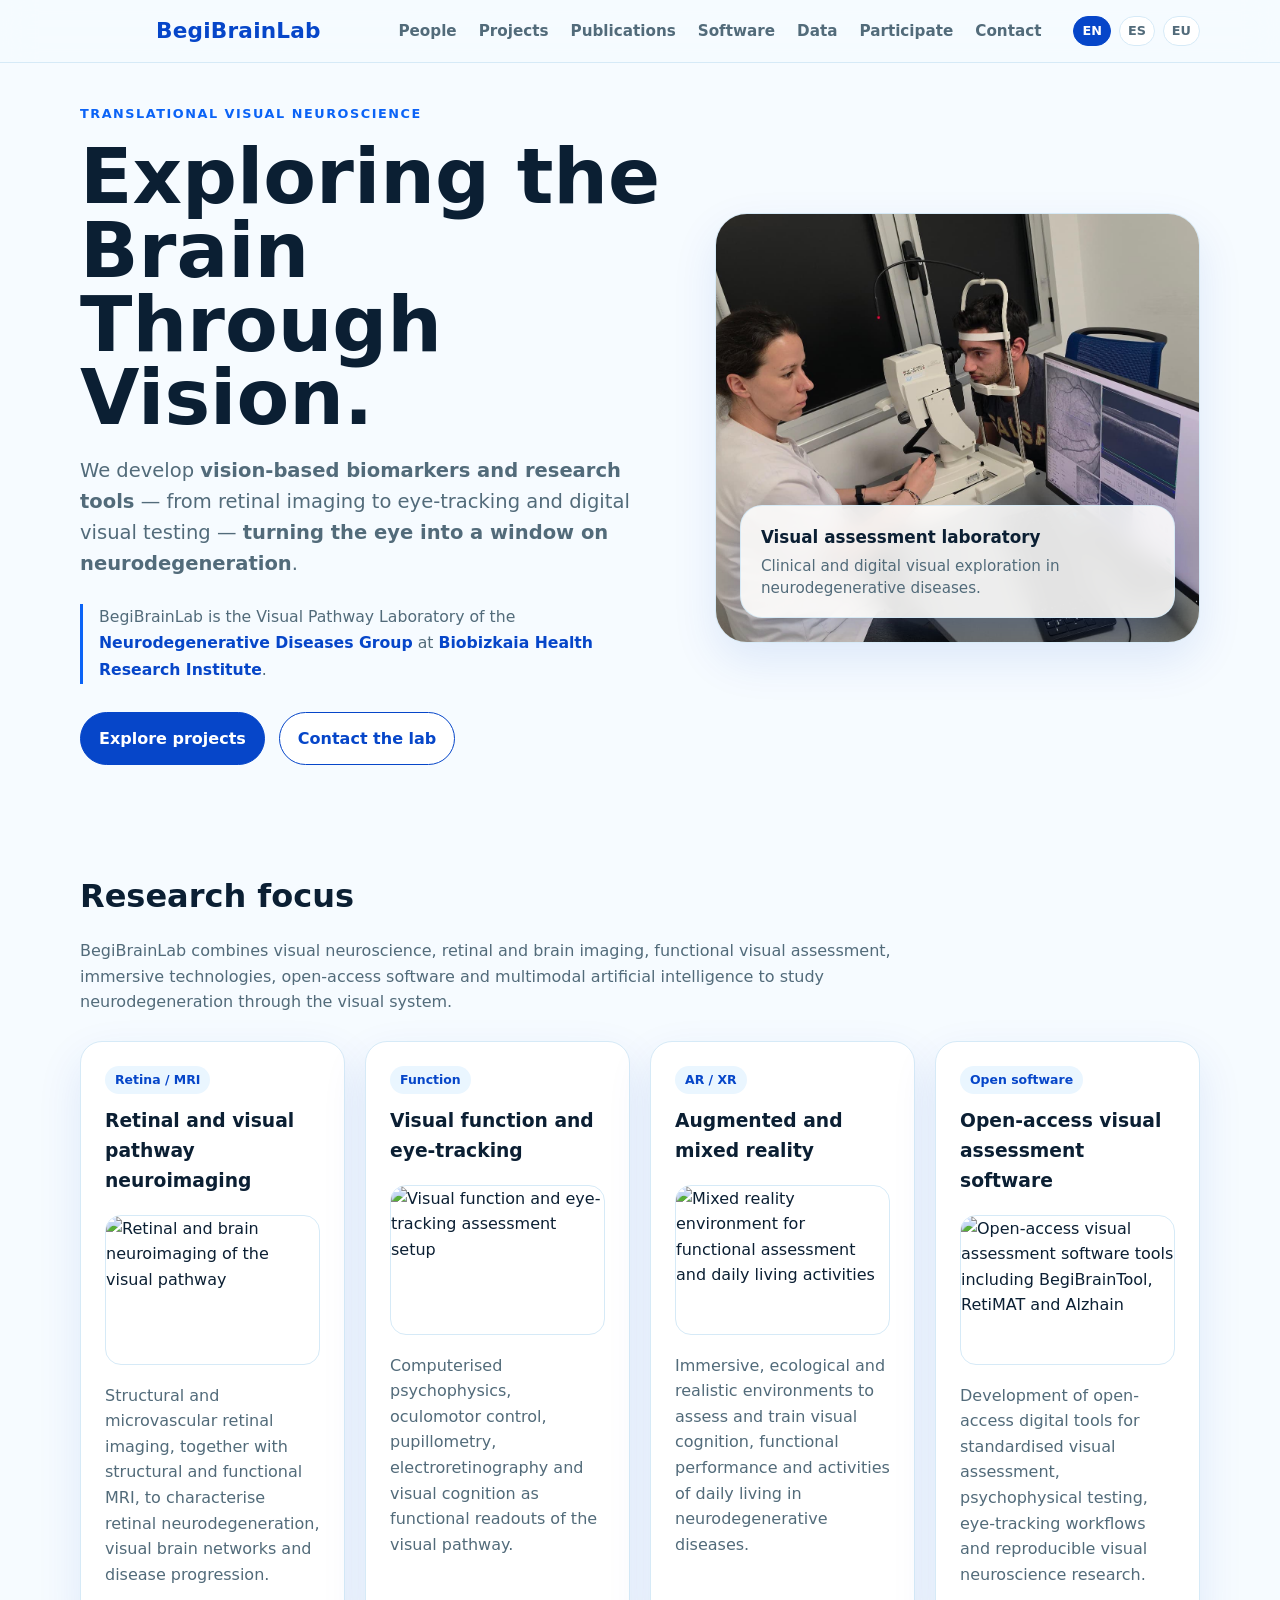
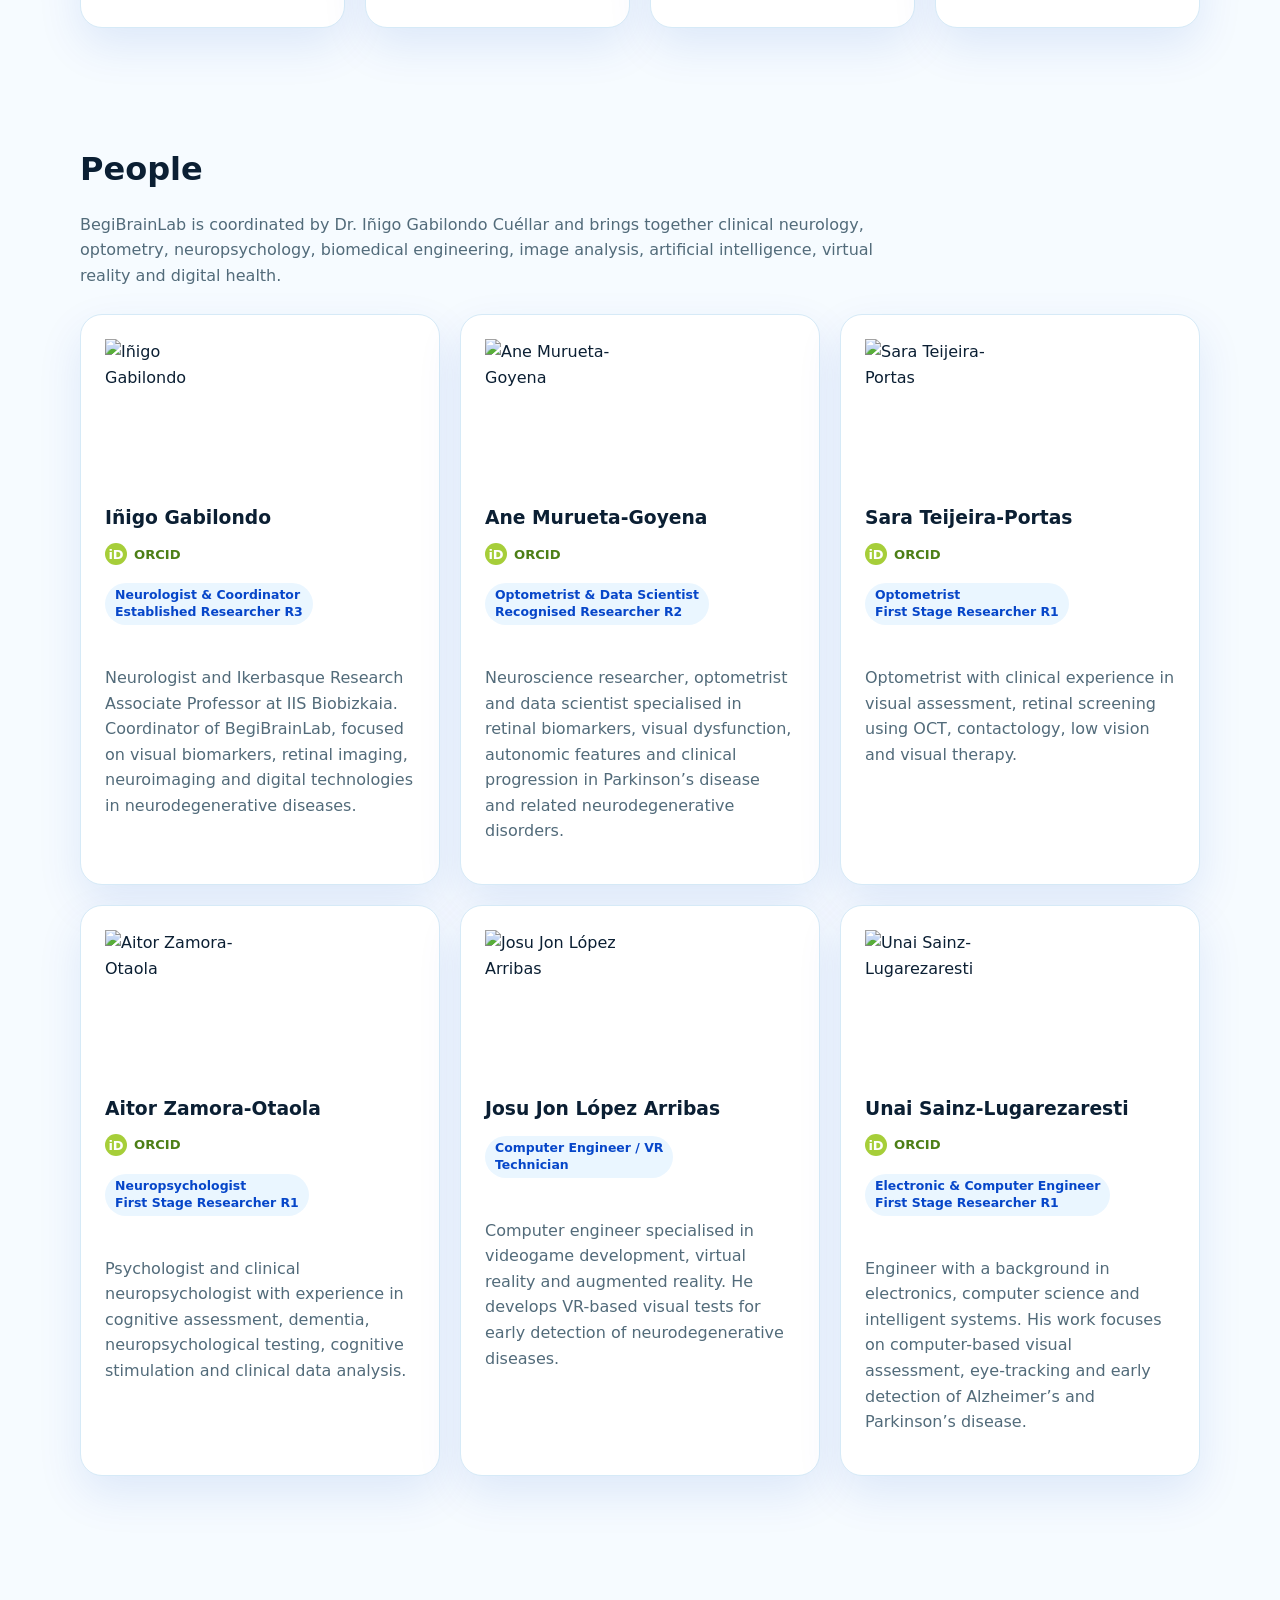
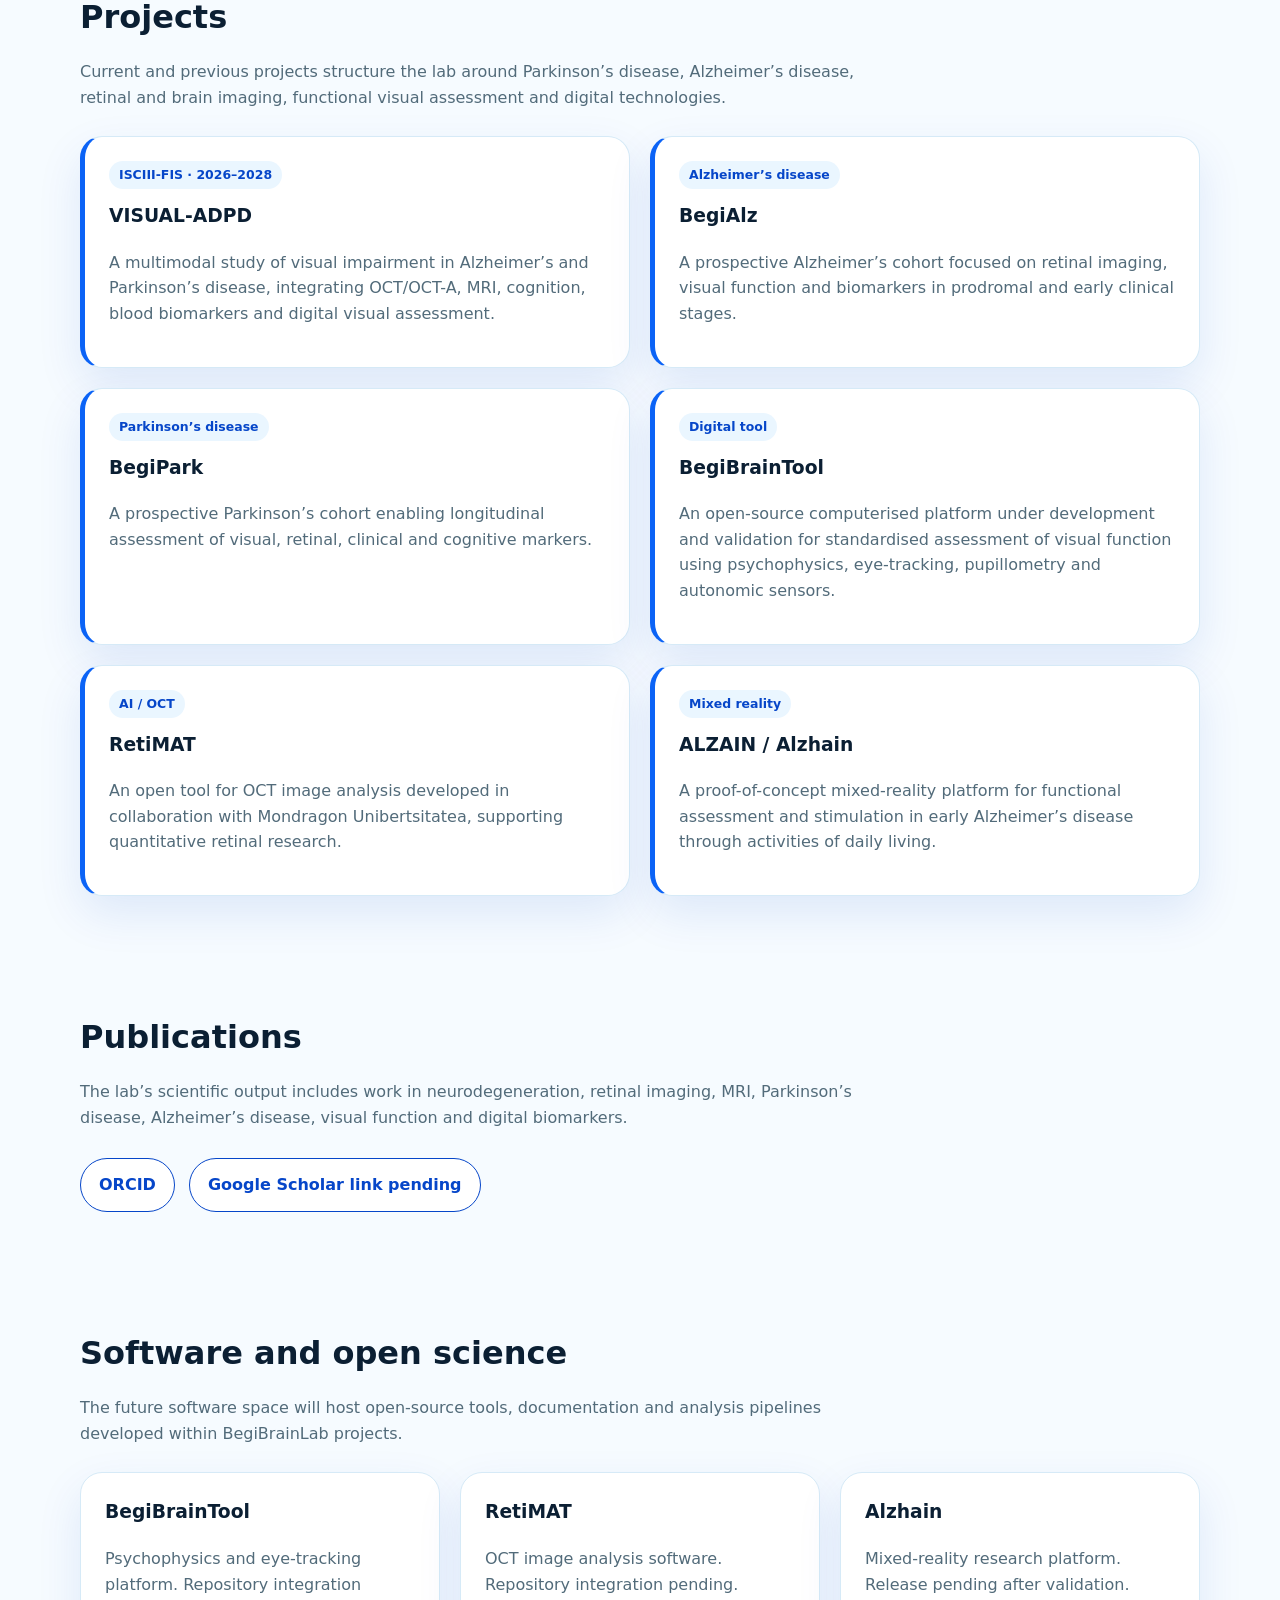
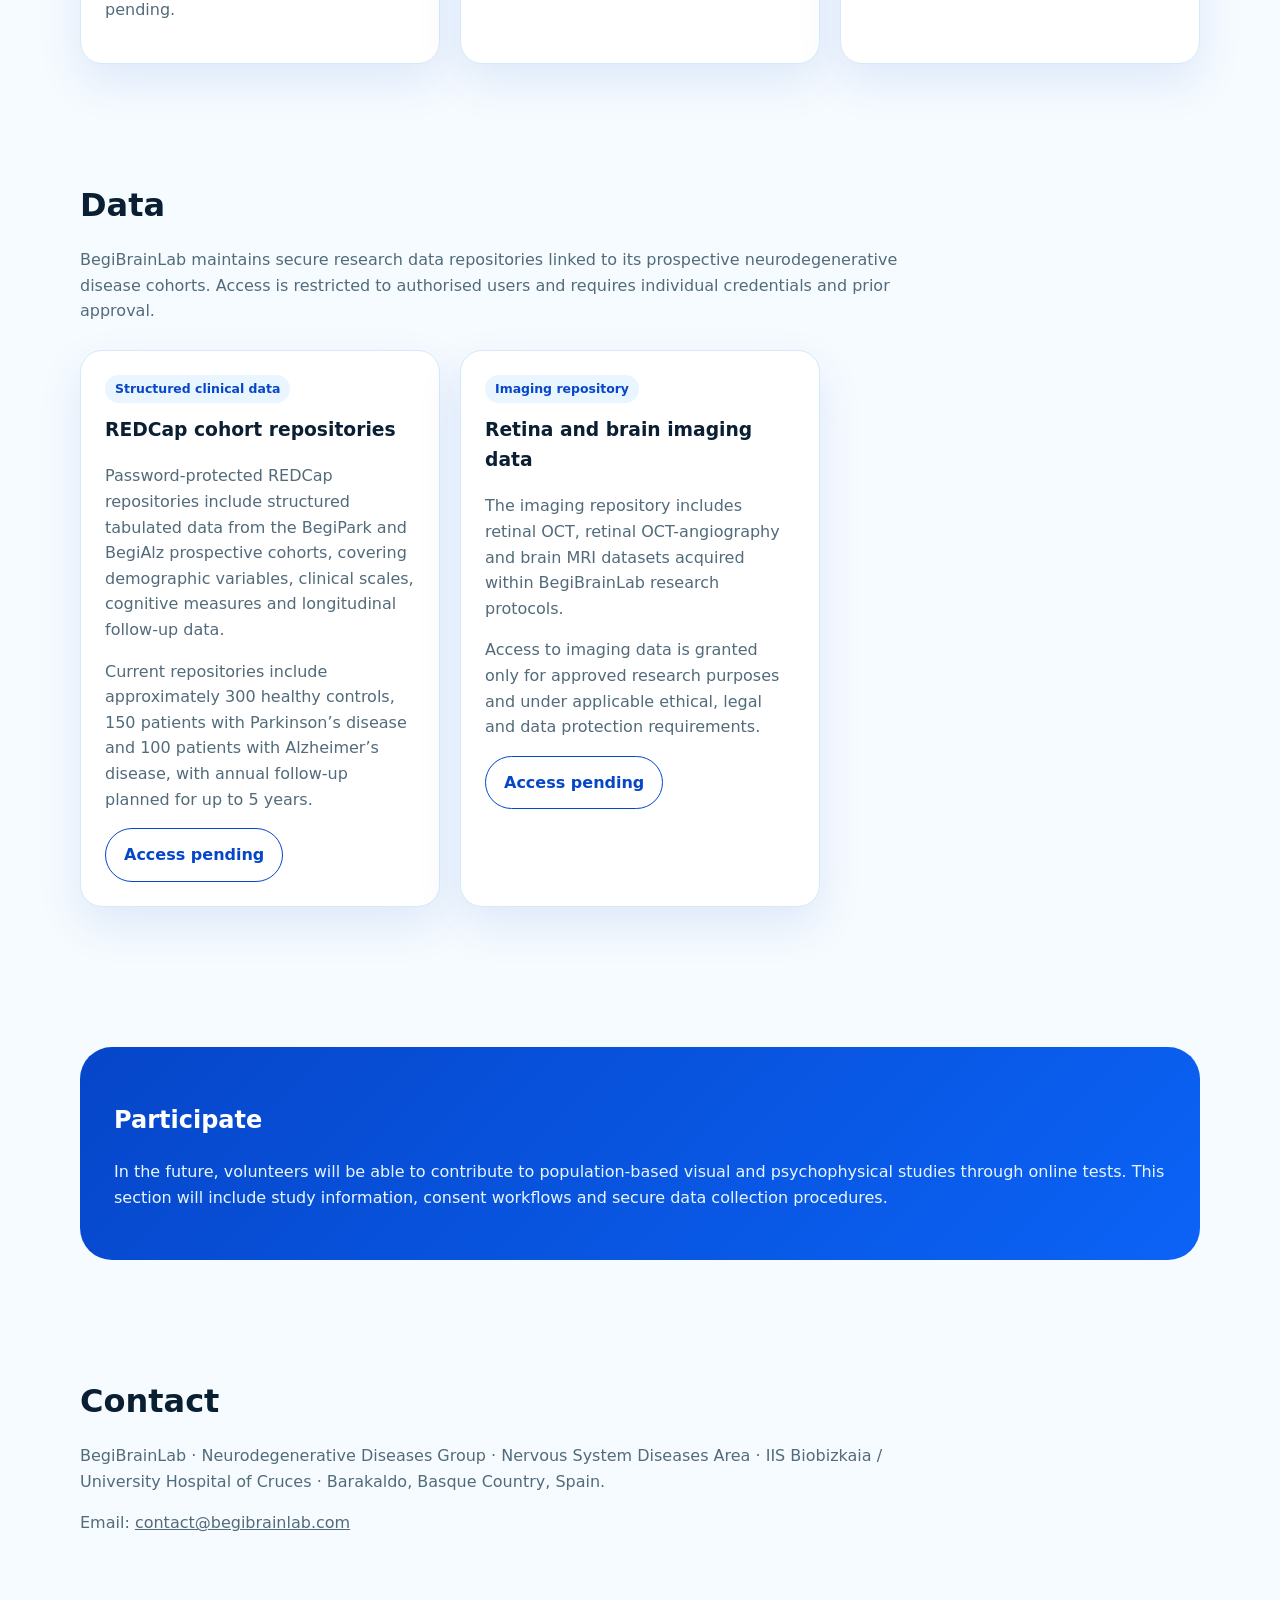
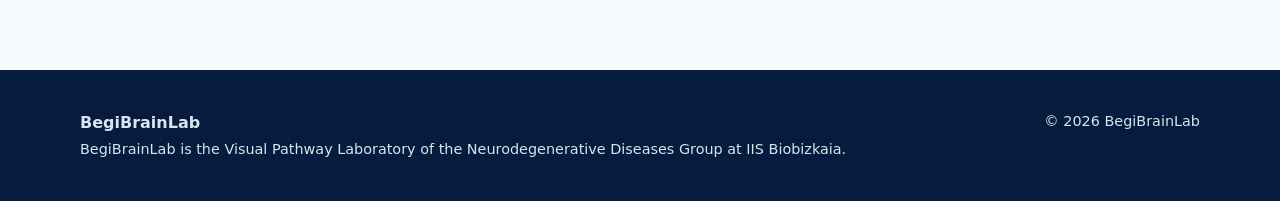
==== commit 6bbf143c: "Update index.html" ====
--- a/index.html
+++ b/index.html
@@ -196,7 +196,7 @@
 <img class="person-photo" src="assets/img/team/IGabilondo.png" alt="Iñigo Gabilondo">
 <h3>Iñigo Gabilondo</h3>
 <a class="orcid-link" href="https://orcid.org/0000-0001-6045-2840" target="_blank" rel="noopener">
-<img class="orcid-icon" src="/assets/icons/orcid.png" alt="">
+<span class="orcid-dot"></span>
 ORCID
 </a>
 <span class="tag">Neurologist &amp; Coordinator<br>Established Researcher R3</span>
@@ -209,7 +209,7 @@
 <img class="person-photo" src="assets/img/team/AMurueta.png" alt="Ane Murueta-Goyena">
 <h3>Ane Murueta-Goyena</h3>
 <a class="orcid-link" href="https://orcid.org/0000-0002-9808-6943" target="_blank" rel="noopener">
-<img class="orcid-icon" src="/assets/icons/orcid.png" alt="">
+<span class="orcid-dot"></span>
 ORCID
 </a>
 <span class="tag">Optometrist &amp; Data Scientist<br>Recognised Researcher R2</span>
@@ -222,7 +222,7 @@
 <img class="person-photo" src="assets/img/team/STeijeira.png" alt="Sara Teijeira-Portas">
 <h3>Sara Teijeira-Portas</h3>
 <a class="orcid-link" href="https://orcid.org/0000-0002-2208-5864" target="_blank" rel="noopener">
-<img class="orcid-icon" src="/assets/icons/orcid.png" alt="">
+<span class="orcid-dot"></span>
 ORCID
 </a>
 <span class="tag">Optometrist<br>First Stage Researcher R1</span>
@@ -235,7 +235,7 @@
 <img class="person-photo" src="assets/img/team/AZamora.png" alt="Aitor Zamora-Otaola">
 <h3>Aitor Zamora-Otaola</h3>
 <a class="orcid-link" href="https://orcid.org/0009-0007-6647-6625" target="_blank" rel="noopener">
-<img class="orcid-icon" src="/assets/icons/orcid.png" alt="">
+<span class="orcid-dot"></span>
 ORCID
 </a>
 <span class="tag">Neuropsychologist<br>First Stage Researcher R1</span>
@@ -257,7 +257,7 @@
 <img class="person-photo" src="assets/img/team/USainz.png" alt="Unai Sainz-Lugarezaresti">
 <h3>Unai Sainz-Lugarezaresti</h3>
 <a class="orcid-link" href="https://orcid.org/0009-0008-0470-5960" target="_blank" rel="noopener">
-<img class="orcid-icon" src="/assets/icons/orcid.png" alt="">
+<span class="orcid-dot"></span>
 ORCID
 </a>
 <span class="tag">Electronic &amp; Computer Engineer<br>First Stage Researcher R1</span>
@@ -267,7 +267,6 @@
 </article>
 
 </div>
-
 </div>
 
 </section>
@@ -506,7 +505,6 @@
 
 </footer>
 
-<div class="scan-cursor" aria-hidden="true"></div>
 <script src="assets/js/site.js"></script>
 
 </body>
--- a/assets/css/styles.css
+++ b/assets/css/styles.css
@@ -120,467 +120,9 @@
   border-color: var(--brand);
 }
 
-/* Anchor offset for sticky header */
-
-section[id] {
-  scroll-margin-top: 125px;
-}
-
-/* Hero */
-
-.hero {
-  padding: 28px 0 48px;
-}
-
-.hero-grid {
-  display: grid;
-  grid-template-columns: 1.1fr .9fr;
-  gap: 42px;
-  align-items: center;
-}
-
-.eyebrow {
-  color: var(--accent);
-  font-weight: 800;
-  text-transform: uppercase;
-  letter-spacing: .12em;
-  font-size: .8rem;
-}
-
-.hero h1 {
-  font-size: clamp(2.5rem, 6vw, 5.3rem);
-  line-height: .96;
-  margin: 16px 0;
-}
-
-.lead {
-  font-size: 1.22rem;
-  color: var(--muted);
-  max-width: 760px;
-}
-
-.institutional-note {
-  margin-top: 1.5rem;
-  max-width: 760px;
-  font-size: .98rem;
-  line-height: 1.7;
-  color: var(--muted);
-  border-left: 3px solid var(--accent);
-  padding-left: 1rem;
-}
-
-.institutional-note a {
-  color: var(--brand);
-  font-weight: 800;
-  text-decoration: none;
-}
-
-.institutional-note a:hover {
-  text-decoration: underline;
-}
-
-.actions {
-  display: flex;
-  gap: 14px;
-  flex-wrap: wrap;
-  margin-top: 28px;
-}
-
-.btn {
-  display: inline-block;
-  text-decoration: none;
-  padding: 13px 18px;
-  border-radius: 999px;
-  font-weight: 800;
-  border: 1px solid var(--brand);
-}
-
-.btn.primary {
-  background: var(--brand);
-  color: #ffffff;
-}
-
-.btn.primary:hover {
-  background: var(--brand-dark);
-  border-color: var(--brand-dark);
-}
-
-.btn.secondary {
-  background: #ffffff;
-  color: var(--brand);
-}
-
-.btn.secondary:hover {
-  background: var(--soft);
-}
-
-/* Hero visual carousel */
-
-.hero-slide {
-  display: none !important;
-}
-
-.hero-carousel {
-  position: relative;
-  width: 100%;
-  height: 430px;
-  min-height: 430px;
-  max-height: 430px;
-  border-radius: 32px;
-  overflow: hidden;
-  background: #ffffff;
-  box-shadow: var(--shadow);
-  border: 1px solid var(--line);
-}
-
-.hero-carousel-image {
-  display: block;
-  width: 100%;
-  height: 100%;
-  max-height: 430px;
-  object-fit: cover;
-  object-position: center;
-  transition: opacity .55s ease;
-}
-
-.hero-carousel-image.is-fading {
-  opacity: 0;
-}
-
-.hero-carousel > .hero-slide-caption {
-  display: block;
-  position: absolute;
-  left: 24px;
-  right: 24px;
-  bottom: 24px;
-  z-index: 2;
-  padding: 18px 20px;
-  border-radius: 22px;
-  background: rgba(255, 255, 255, .88);
-  backdrop-filter: blur(12px);
-  border: 1px solid rgba(214, 234, 247, .95);
-  box-shadow: 0 14px 35px rgba(6, 70, 201, .16);
-}
-
-.hero-carousel > .hero-slide-caption strong {
-  display: block;
-  color: var(--ink);
-  font-size: 1.05rem;
-  font-weight: 900;
-  margin-bottom: 4px;
-}
-
-.hero-carousel > .hero-slide-caption span {
-  display: block;
-  color: var(--muted);
-  font-size: .95rem;
-  line-height: 1.45;
-}
-
-/* Sections */
-
-section {
-  padding: 58px 0;
-}
-
-.section-title {
-  font-size: 2rem;
-  margin: 0 0 12px;
-}
-
-.section-intro {
-  color: var(--muted);
-  max-width: 820px;
-}
-
-.grid {
-  display: grid;
-  gap: 20px;
-}
-
-.grid.cards {
-  grid-template-columns: repeat(3, 1fr);
-  margin-top: 26px;
-}
-
-.card {
-  background: var(--card);
-  border: 1px solid var(--line);
-  border-radius: var(--radius);
-  padding: 24px;
-  box-shadow: var(--shadow);
-}
-
-.card h3 {
-  margin-top: 0;
-}
-
-.card p {
-  color: var(--muted);
-}
-
-.tag {
-  display: inline-block;
-  background: var(--soft);
-  color: var(--brand);
-  border-radius: 999px;
-  padding: 4px 10px;
-  font-size: .78rem;
-  font-weight: 800;
-  margin-bottom: 12px;
-}
-
-/* Research focus */
-
-.research-grid {
-  grid-template-columns: repeat(4, minmax(0, 1fr));
-  margin-top: 26px;
-}
-
-.research-grid .card {
-  min-height: 100%;
-}
-
-.research-card {
-  overflow: hidden;
-}
-
-.research-card .research-card-image {
-  display: block !important;
-  width: 100% !important;
-  max-width: 100% !important;
-  height: 150px !important;
-  max-height: 150px !important;
-  object-position: center !important;
-  margin: 16px 0 18px !important;
-  padding: 0 !important;
-  border-radius: 16px !important;
-  background: #ffffff !important;
-  border: 1px solid var(--line) !important;
-  box-sizing: border-box !important;
-}
-
-.research-card .research-card-image-retina {
-  object-fit: cover !important;
-}
-
-.research-card .research-card-image-wide {
-  object-fit: contain !important;
-}
-
-/* People */
-
-.person-card {
-  display: flex;
-  flex-direction: column;
-  gap: 12px;
-}
-
-.person-card h3 {
-  margin-top: 8px;
-  margin-bottom: 0;
-}
-
-.person-card .tag {
-  white-space: normal;
-  line-height: 1.35;
-  max-width: 100%;
-  width: fit-content;
-}
-
-.person-photo {
-  width: 132px;
-  height: 132px;
-  object-fit: contain;
-  object-position: center;
-  border-radius: 0;
-  border: none;
-  background: transparent;
-  box-shadow: none;
-  margin-bottom: 12px;
-}
-
-.person-card h3 {
-  margin-bottom: 0;
-}
-
-.person-card .tag {
-  width: fit-content;
-}
-
-/* Projects */
-
-.project-list {
-  grid-template-columns: repeat(2, 1fr);
-  margin-top: 26px;
-}
-
-.project {
-  border-left: 5px solid var(--accent);
-}
-
-/* Callout */
-
-.callout {
-  background: linear-gradient(135deg, var(--brand), var(--accent));
-  color: #ffffff;
-  border-radius: 32px;
-  padding: 34px;
-  margin-top: 24px;
-}
-
-.callout p {
-  color: #e8f7ff;
-}
-
-/* Footer */
-
-.footer {
-  background: #061b3d;
-  color: #d6e6ec;
-  margin-top: 60px;
-  padding: 40px 0;
-}
-
-.footer-grid {
-  display: flex;
-  justify-content: space-between;
-  gap: 28px;
-  flex-wrap: wrap;
-}
-
-.footer a {
-  color: #d6e6ec;
-}
-
-.muted {
-  color: var(--muted);
-}
-
-.small {
-  font-size: .9rem;
-}
-
-.image-note {
-  font-size: .85rem;
-  color: var(--muted);
-  border: 1px dashed var(--line);
-  border-radius: 14px;
-  padding: 12px;
-  background: #ffffff;
-}
-
-/* Responsive */
-
-@media (max-width: 1100px) {
-  .research-grid {
-    grid-template-columns: repeat(2, 1fr);
-  }
-}
-
-@media (max-width: 850px) {
-  .hero-grid,
-  .grid.cards,
-  .project-list {
-    grid-template-columns: 1fr;
-  }
-
-  .menu {
-    display: none;
-  }
-
-  .hero {
-    padding-top: 50px;
-  }
-
-  .hero-carousel {
-    height: 300px;
-    min-height: 300px;
-    max-height: 300px;
-  }
-
-  .hero-carousel-image {
-    height: 100%;
-    max-height: 300px;
-  }
-
-  .hero-carousel > .hero-slide-caption {
-    left: 16px;
-    right: 16px;
-    bottom: 16px;
-    padding: 14px 16px;
-  }
-
-  .hero-carousel > .hero-slide-caption span {
-    font-size: .86rem;
-  }
-
-  .footer-grid {
-    display: block;
-  }
-}
-
-@media (max-width: 650px) {
-  .research-grid {
-    grid-template-columns: 1fr;
-  }
-
-  .research-card .research-card-image {
-    height: 150px !important;
-    max-height: 150px !important;
-    width: 100% !important;
-    margin: 16px 0 18px !important;
-  }
-}
-
-.person-card .tag {
-  white-space: normal;
-  line-height: 1.35;
-  max-width: 100%;
-}
+/* Mobile menu button */
 
 .menu-toggle {
-  display: none;
-  width: 44px;
-  height: 44px;
-  border: 1px solid var(--line);
-  border-radius: 14px;
-  background: #ffffff;
-  cursor: pointer;
-  align-items: center;
-  justify-content: center;
-  flex-direction: column;
-  gap: 5px;
-  padding: 0;
-}
-
-.menu-toggle span {
-  display: block;
-  width: 22px;
-  height: 2px;
-  border-radius: 999px;
-  background: var(--brand);
-  transition: transform .2s ease, opacity .2s ease;
-}
-
-.menu-toggle.is-open span:nth-child(1) {
-  transform: translateY(7px) rotate(45deg);
-}
-
-.menu-toggle.is-open span:nth-child(2) {
-  opacity: 0;
-}
-
-.menu-toggle.is-open span:nth-child(3) {
-  transform: translateY(-7px) rotate(-45deg);
-}
-
-@media (max-width: 900px) {
-  .nav {
-    position: relative;
-  }
-
- .menu-toggle {
   display: none;
   width: 44px;
   height: 44px;
@@ -595,6 +137,468 @@
   font-weight: 900;
   line-height: 1;
   padding: 0;
+}
+
+/* Anchor offset for sticky header */
+
+section[id] {
+  scroll-margin-top: 125px;
+}
+
+/* Hero */
+
+.hero {
+  padding: 28px 0 48px;
+}
+
+.hero-grid {
+  display: grid;
+  grid-template-columns: 1.1fr .9fr;
+  gap: 42px;
+  align-items: center;
+}
+
+.eyebrow {
+  color: var(--accent);
+  font-weight: 800;
+  text-transform: uppercase;
+  letter-spacing: .12em;
+  font-size: .8rem;
+}
+
+.hero h1 {
+  font-size: clamp(2.5rem, 6vw, 5.3rem);
+  line-height: .96;
+  margin: 16px 0;
+}
+
+.lead {
+  font-size: 1.22rem;
+  color: var(--muted);
+  max-width: 760px;
+}
+
+.institutional-note {
+  margin-top: 1.5rem;
+  max-width: 760px;
+  font-size: .98rem;
+  line-height: 1.7;
+  color: var(--muted);
+  border-left: 3px solid var(--accent);
+  padding-left: 1rem;
+}
+
+.institutional-note a {
+  color: var(--brand);
+  font-weight: 800;
+  text-decoration: none;
+}
+
+.institutional-note a:hover {
+  text-decoration: underline;
+}
+
+.actions {
+  display: flex;
+  gap: 14px;
+  flex-wrap: wrap;
+  margin-top: 28px;
+}
+
+.btn {
+  display: inline-block;
+  text-decoration: none;
+  padding: 13px 18px;
+  border-radius: 999px;
+  font-weight: 800;
+  border: 1px solid var(--brand);
+}
+
+.btn.primary {
+  background: var(--brand);
+  color: #ffffff;
+}
+
+.btn.primary:hover {
+  background: var(--brand-dark);
+  border-color: var(--brand-dark);
+}
+
+.btn.secondary {
+  background: #ffffff;
+  color: var(--brand);
+}
+
+.btn.secondary:hover {
+  background: var(--soft);
+}
+
+/* Hero visual carousel */
+
+.hero-slide {
+  display: none !important;
+}
+
+.hero-carousel {
+  position: relative;
+  width: 100%;
+  height: 430px;
+  min-height: 430px;
+  max-height: 430px;
+  border-radius: 32px;
+  overflow: hidden;
+  background: #ffffff;
+  box-shadow: var(--shadow);
+  border: 1px solid var(--line);
+}
+
+.hero-carousel-image {
+  display: block;
+  width: 100%;
+  height: 100%;
+  max-height: 430px;
+  object-fit: cover;
+  object-position: center;
+  transition: opacity .2s ease;
+}
+
+.hero-carousel > .hero-slide-caption {
+  display: block;
+  position: absolute;
+  left: 24px;
+  right: 24px;
+  bottom: 24px;
+  z-index: 2;
+  padding: 18px 20px;
+  border-radius: 22px;
+  background: rgba(255, 255, 255, .88);
+  backdrop-filter: blur(12px);
+  border: 1px solid rgba(214, 234, 247, .95);
+  box-shadow: 0 14px 35px rgba(6, 70, 201, .16);
+  transition: opacity .2s ease;
+}
+
+.hero-carousel > .hero-slide-caption strong {
+  display: block;
+  color: var(--ink);
+  font-size: 1.05rem;
+  font-weight: 900;
+  margin-bottom: 4px;
+}
+
+.hero-carousel > .hero-slide-caption span {
+  display: block;
+  color: var(--muted);
+  font-size: .95rem;
+  line-height: 1.45;
+}
+
+.hero-carousel.is-changing .hero-carousel-image,
+.hero-carousel.is-changing .hero-slide-caption {
+  opacity: 0;
+}
+
+/* Sections */
+
+section {
+  padding: 58px 0;
+}
+
+.section-title {
+  font-size: 2rem;
+  margin: 0 0 12px;
+}
+
+.section-intro {
+  color: var(--muted);
+  max-width: 820px;
+}
+
+.grid {
+  display: grid;
+  gap: 20px;
+}
+
+.grid.cards {
+  grid-template-columns: repeat(3, 1fr);
+  margin-top: 26px;
+}
+
+.card {
+  background: var(--card);
+  border: 1px solid var(--line);
+  border-radius: var(--radius);
+  padding: 24px;
+  box-shadow: var(--shadow);
+}
+
+.card h3 {
+  margin-top: 0;
+}
+
+.card p {
+  color: var(--muted);
+}
+
+.tag {
+  display: inline-block;
+  background: var(--soft);
+  color: var(--brand);
+  border-radius: 999px;
+  padding: 4px 10px;
+  font-size: .78rem;
+  font-weight: 800;
+  margin-bottom: 12px;
+}
+
+/* Research focus */
+
+.research-grid {
+  grid-template-columns: repeat(4, minmax(0, 1fr));
+  margin-top: 26px;
+}
+
+.research-grid .card {
+  min-height: 100%;
+}
+
+.research-card {
+  overflow: hidden;
+}
+
+.research-card .research-card-image {
+  display: block !important;
+  width: 100% !important;
+  max-width: 100% !important;
+  height: 150px !important;
+  max-height: 150px !important;
+  object-position: center !important;
+  margin: 16px 0 18px !important;
+  padding: 0 !important;
+  border-radius: 16px !important;
+  background: #ffffff !important;
+  border: 1px solid var(--line) !important;
+  box-sizing: border-box !important;
+}
+
+.research-card .research-card-image-retina {
+  object-fit: cover !important;
+}
+
+.research-card .research-card-image-wide {
+  object-fit: contain !important;
+}
+
+/* People */
+
+.person-card {
+  display: flex;
+  flex-direction: column;
+  gap: 12px;
+}
+
+.person-photo {
+  width: 132px;
+  height: 132px;
+  object-fit: contain;
+  object-position: center;
+  border-radius: 0;
+  border: none;
+  background: transparent;
+  box-shadow: none;
+  margin-bottom: 12px;
+}
+
+.person-card h3 {
+  margin-top: 8px;
+  margin-bottom: 0;
+}
+
+.person-card .tag {
+  white-space: normal;
+  line-height: 1.35;
+  max-width: 100%;
+  width: fit-content;
+}
+
+/* ORCID links */
+
+.person-card .orcid-link {
+  display: inline-flex !important;
+  align-items: center !important;
+  gap: 7px !important;
+  width: fit-content !important;
+  max-width: fit-content !important;
+  margin: -2px 0 6px !important;
+  padding: 0 !important;
+  font-size: .82rem !important;
+  font-weight: 800 !important;
+  color: #4c7f16 !important;
+  text-decoration: none !important;
+  line-height: 1 !important;
+}
+
+.person-card .orcid-link:hover {
+  text-decoration: underline !important;
+}
+
+.person-card .orcid-link .orcid-dot {
+  width: 22px !important;
+  height: 22px !important;
+  min-width: 22px !important;
+  max-width: 22px !important;
+  min-height: 22px !important;
+  max-height: 22px !important;
+  border-radius: 50% !important;
+  display: inline-flex !important;
+  align-items: center !important;
+  justify-content: center !important;
+  background: #a6ce39 !important;
+  color: #ffffff !important;
+  font-size: 13px !important;
+  font-weight: 700 !important;
+  line-height: 1 !important;
+  flex: 0 0 22px !important;
+  overflow: hidden !important;
+}
+
+.person-card .orcid-link .orcid-dot::before {
+  content: "iD" !important;
+}
+
+/* Projects */
+
+.project-list {
+  grid-template-columns: repeat(2, 1fr);
+  margin-top: 26px;
+}
+
+.project {
+  border-left: 5px solid var(--accent);
+}
+
+/* Callout */
+
+.callout {
+  background: linear-gradient(135deg, var(--brand), var(--accent));
+  color: #ffffff;
+  border-radius: 32px;
+  padding: 34px;
+  margin-top: 24px;
+}
+
+.callout p {
+  color: #e8f7ff;
+}
+
+/* Footer */
+
+.footer {
+  background: #061b3d;
+  color: #d6e6ec;
+  margin-top: 60px;
+  padding: 40px 0;
+}
+
+.footer-grid {
+  display: flex;
+  justify-content: space-between;
+  gap: 28px;
+  flex-wrap: wrap;
+}
+
+.footer a {
+  color: #d6e6ec;
+}
+
+.muted {
+  color: var(--muted);
+}
+
+.small {
+  font-size: .9rem;
+}
+
+.image-note {
+  font-size: .85rem;
+  color: var(--muted);
+  border: 1px dashed var(--line);
+  border-radius: 14px;
+  padding: 12px;
+  background: #ffffff;
+}
+
+/* Scanner cursor */
+
+@media (hover: hover) and (pointer: fine) {
+  body.has-scan-cursor,
+  body.has-scan-cursor * {
+    cursor: none !important;
+  }
+}
+
+.scan-cursor {
+  position: fixed;
+  left: 0;
+  top: 0;
+  width: 86px;
+  height: 86px;
+  border-radius: 50%;
+  pointer-events: none;
+  z-index: 9999;
+  opacity: 0;
+  transform: translate(-50%, -50%);
+  transition: opacity .18s ease, width .18s ease, height .18s ease;
+  mix-blend-mode: multiply;
+
+  background:
+    radial-gradient(circle, rgba(11, 99, 246, .20) 0 3px, transparent 4px),
+    radial-gradient(circle, rgba(186, 244, 255, .32) 0%, rgba(11, 99, 246, .10) 42%, transparent 70%);
+
+  border: 1px solid rgba(6, 70, 201, .35);
+  box-shadow:
+    0 0 0 1px rgba(186, 244, 255, .35) inset,
+    0 0 26px rgba(11, 99, 246, .18);
+}
+
+.scan-cursor::before,
+.scan-cursor::after {
+  content: "";
+  position: absolute;
+  background: rgba(6, 70, 201, .35);
+  border-radius: 999px;
+}
+
+.scan-cursor::before {
+  width: 44%;
+  height: 1px;
+  left: 28%;
+  top: 50%;
+}
+
+.scan-cursor::after {
+  width: 1px;
+  height: 44%;
+  left: 50%;
+  top: 28%;
+}
+
+.scan-cursor.is-visible {
+  opacity: 1;
+}
+
+.scan-cursor.is-active {
+  width: 104px;
+  height: 104px;
+  opacity: .9;
+}
+
+/* Responsive */
+
+@media (max-width: 1100px) {
+  .research-grid {
+    grid-template-columns: repeat(2, 1fr);
+  }
 }
 
 @media (max-width: 900px) {
@@ -649,104 +653,64 @@
   .langs a {
     padding: 8px 10px;
   }
-}
-
-
-.hero-carousel-image,
-.hero-slide-caption {
-  transition: opacity .25s ease;
-}
-
-.hero-carousel-image,
-.hero-slide-caption {
-  transition: opacity .2s ease;
-}
-
-.hero-carousel.is-changing .hero-carousel-image,
-.hero-carousel.is-changing .hero-slide-caption {
-  opacity: 0;
-}
-.scan-cursor {
-  position: fixed;
-  left: 0;
-  top: 0;
-  width: 86px;
-  height: 86px;
-  border-radius: 50%;
-  pointer-events: none;
-  z-index: 9999;
-  opacity: 0;
-  transform: translate(-50%, -50%);
-  transition: opacity .18s ease, width .18s ease, height .18s ease;
-  mix-blend-mode: multiply;
-
-  background:
-    radial-gradient(circle, rgba(11, 99, 246, .20) 0 3px, transparent 4px),
-    radial-gradient(circle, rgba(186, 244, 255, .32) 0%, rgba(11, 99, 246, .10) 42%, transparent 70%);
-
-  border: 1px solid rgba(6, 70, 201, .35);
-  box-shadow:
-    0 0 0 1px rgba(186, 244, 255, .35) inset,
-    0 0 26px rgba(11, 99, 246, .18);
-}
-
-.scan-cursor::before,
-.scan-cursor::after {
-  content: "";
-  position: absolute;
-  background: rgba(6, 70, 201, .35);
-  border-radius: 999px;
-}
-
-.scan-cursor::before {
-  width: 44%;
-  height: 1px;
-  left: 28%;
-  top: 50%;
-}
-
-.scan-cursor::after {
-  width: 1px;
-  height: 44%;
-  left: 50%;
-  top: 28%;
-}
-
-.scan-cursor.is-visible {
-  opacity: 1;
-}
-
-.scan-cursor.is-active {
-  width: 104px;
-  height: 104px;
-  opacity: .9;
-}
-
-@media (hover: none), (pointer: coarse), (max-width: 900px) {
+
+  body.has-scan-cursor,
+  body.has-scan-cursor * {
+    cursor: auto !important;
+  }
+
   .scan-cursor {
     display: none;
   }
 }
 
-.orcid-link {
-  display: inline-flex;
-  align-items: center;
-  gap: 7px;
-  width: fit-content;
-  margin-top: -2px;
-  margin-bottom: 2px;
-  font-size: .86rem;
-  font-weight: 800;
-  color: #4c7f16;
-  text-decoration: none;
-}
-
-.orcid-link:hover {
-  text-decoration: underline;
-}
-
-.orcid-icon {
-  width: 9px;
-  height: 9px;
-  display: inline-block;
-}
+@media (max-width: 850px) {
+  .hero-grid,
+  .grid.cards,
+  .project-list {
+    grid-template-columns: 1fr;
+  }
+
+  .hero {
+    padding-top: 50px;
+  }
+
+  .hero-carousel {
+    height: 300px;
+    min-height: 300px;
+    max-height: 300px;
+  }
+
+  .hero-carousel-image {
+    height: 100%;
+    max-height: 300px;
+  }
+
+  .hero-carousel > .hero-slide-caption {
+    left: 16px;
+    right: 16px;
+    bottom: 16px;
+    padding: 14px 16px;
+  }
+
+  .hero-carousel > .hero-slide-caption span {
+    font-size: .86rem;
+  }
+
+  .footer-grid {
+    display: block;
+  }
+}
+
+@media (max-width: 650px) {
+  .research-grid {
+    grid-template-columns: 1fr;
+  }
+
+  .research-card .research-card-image {
+    height: 150px !important;
+    max-height: 150px !important;
+    width: 100% !important;
+    margin: 16px 0 18px !important;
+  }
+}
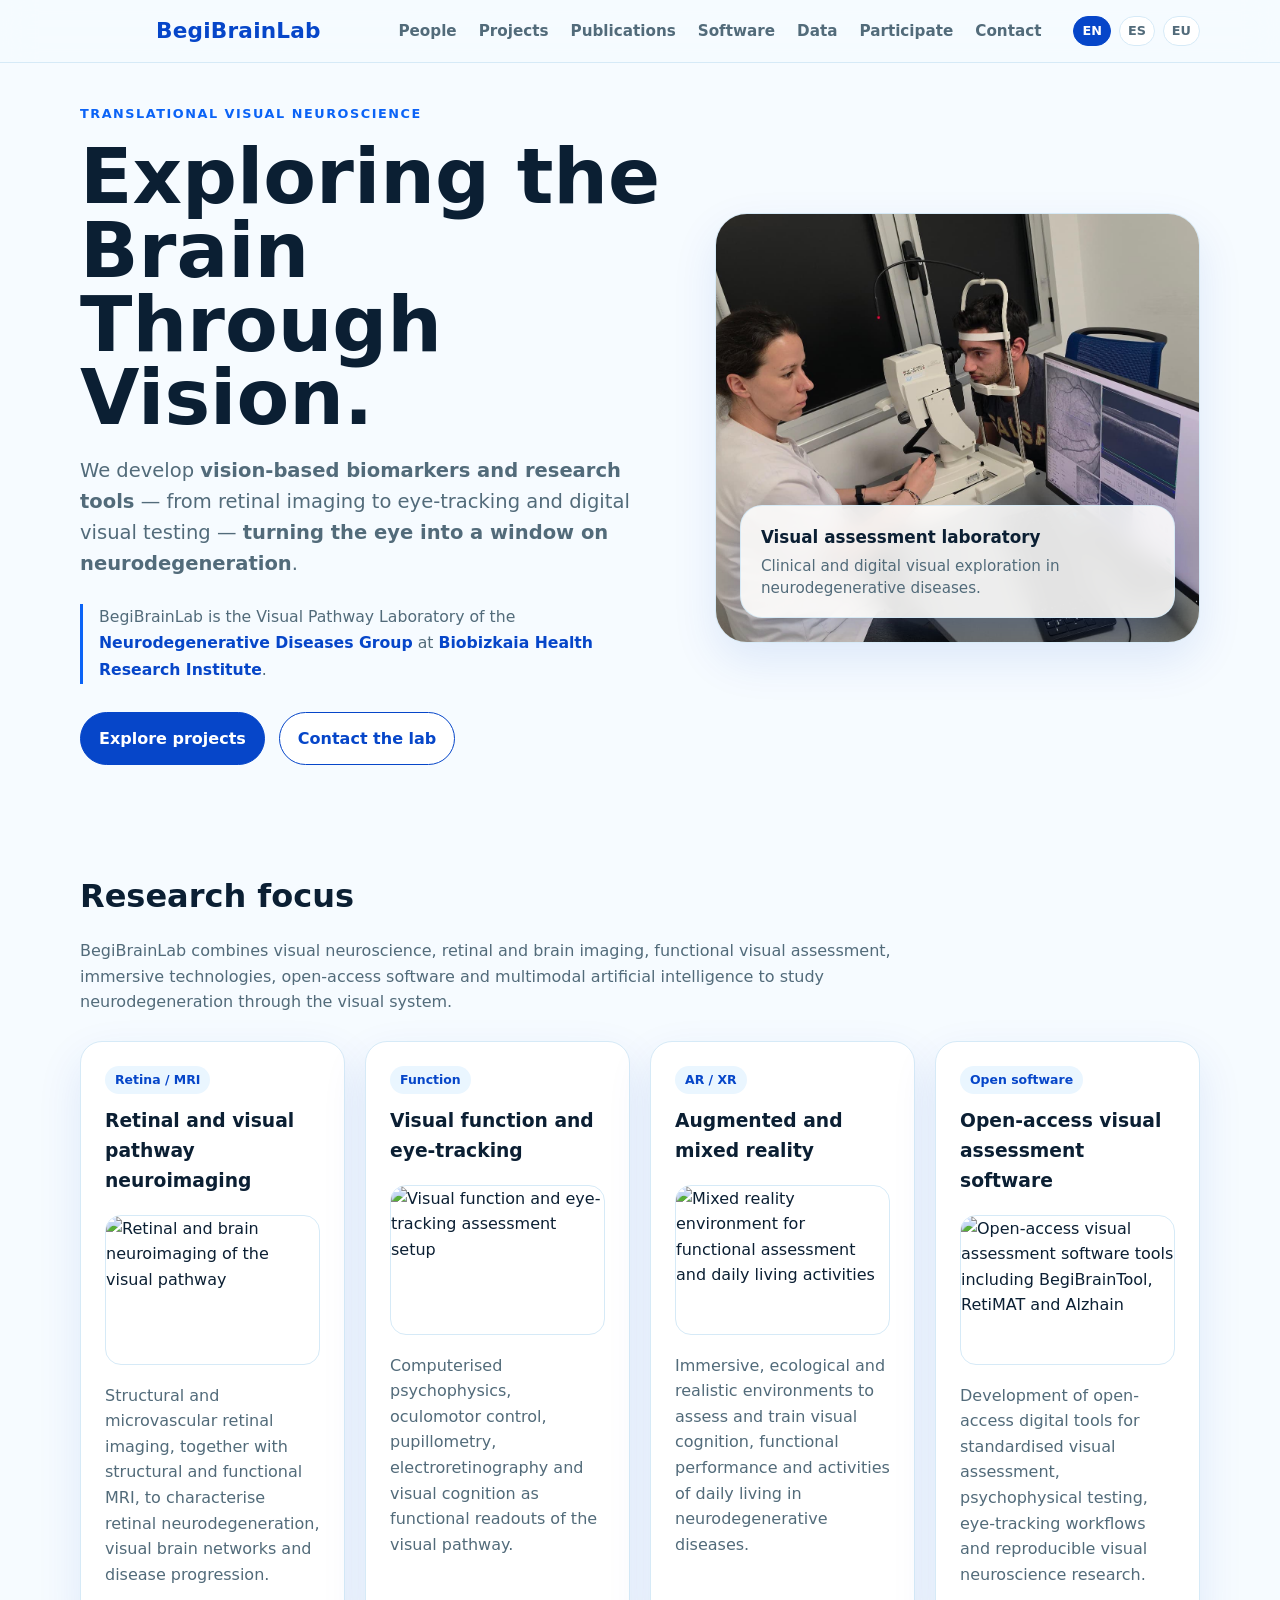
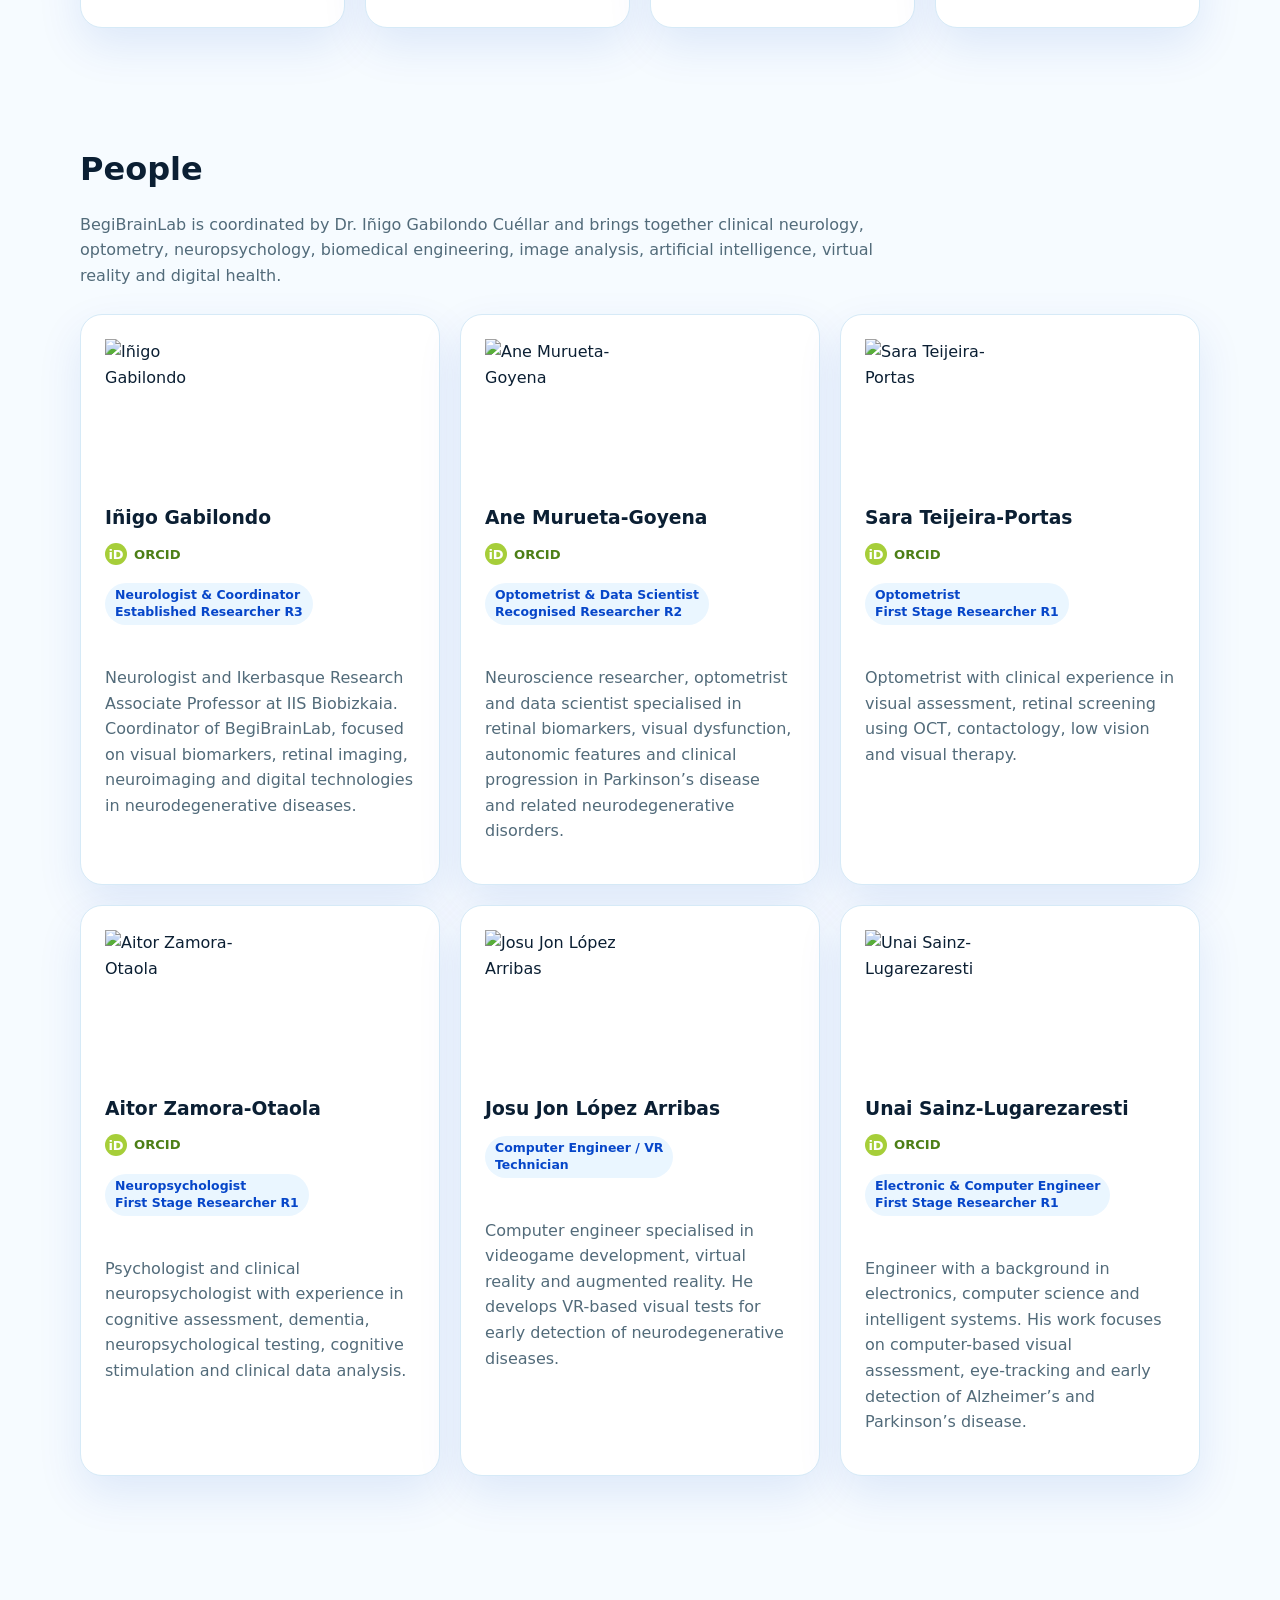
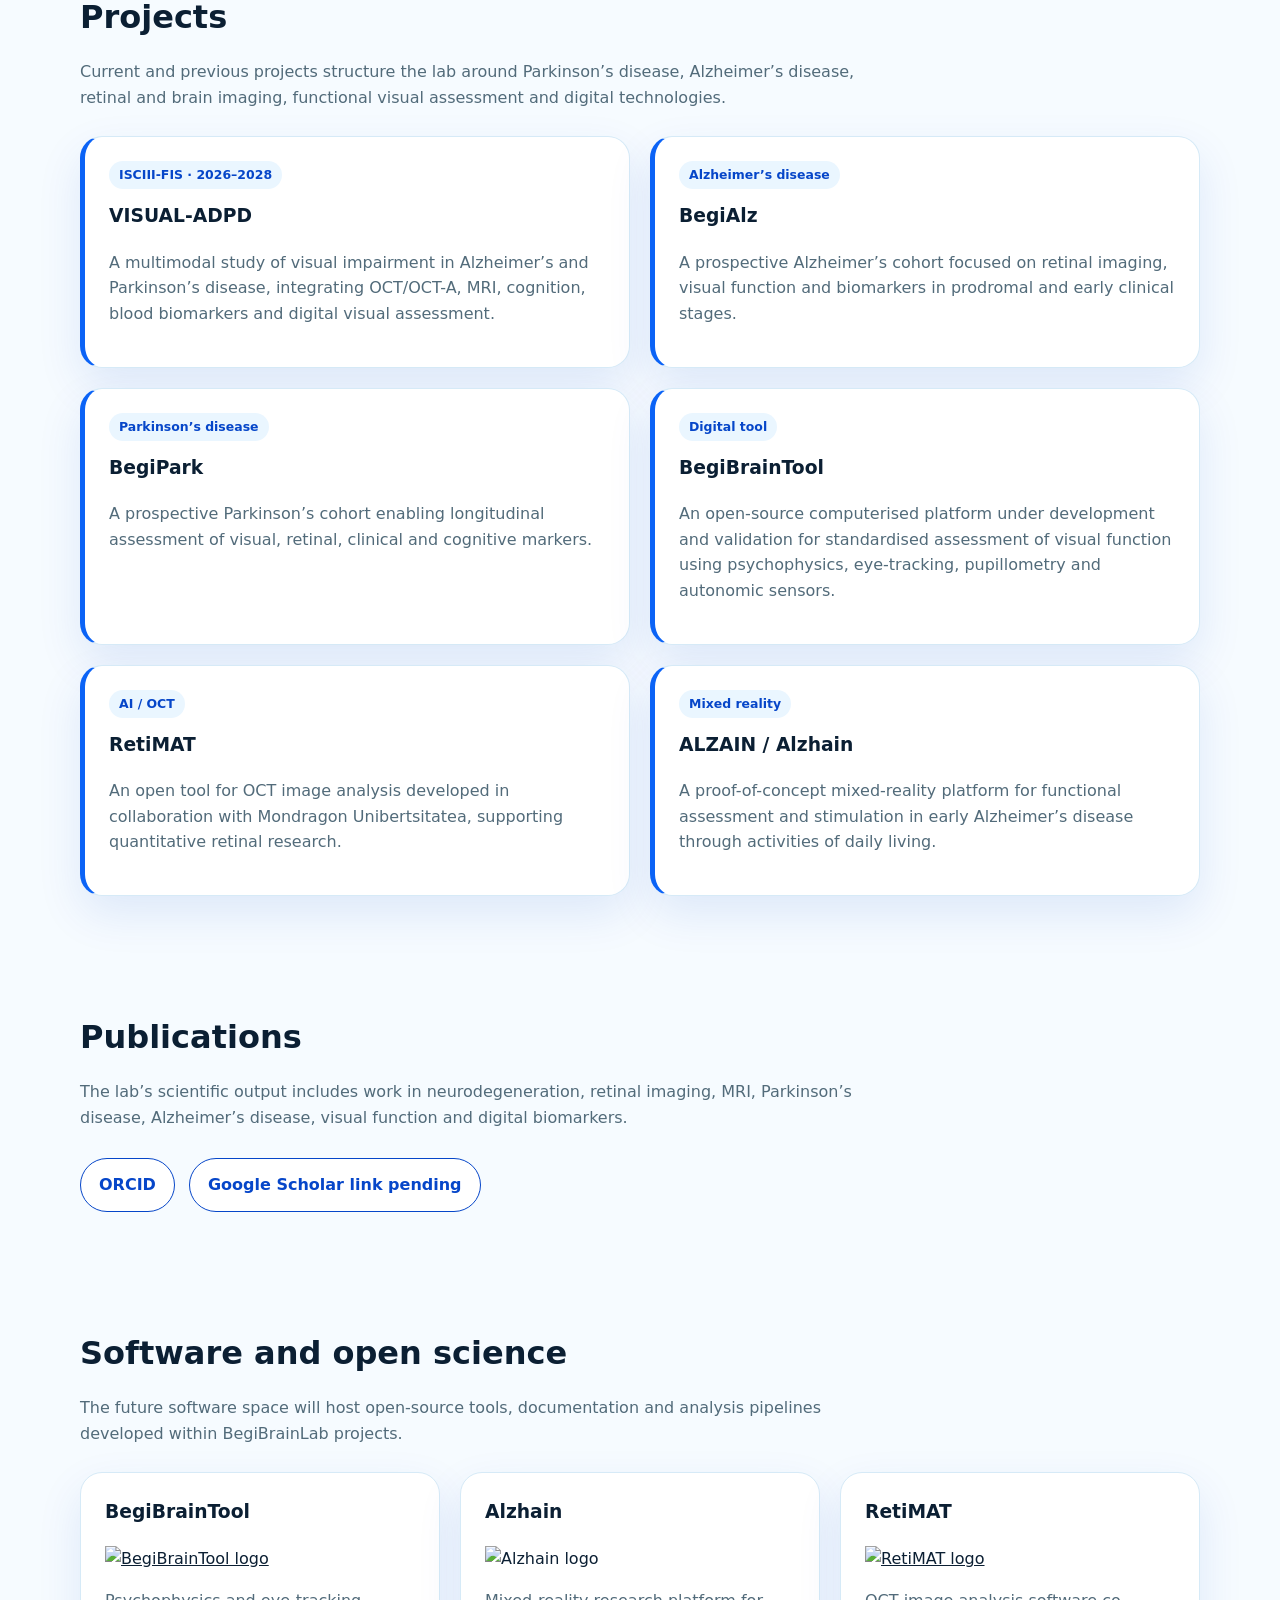
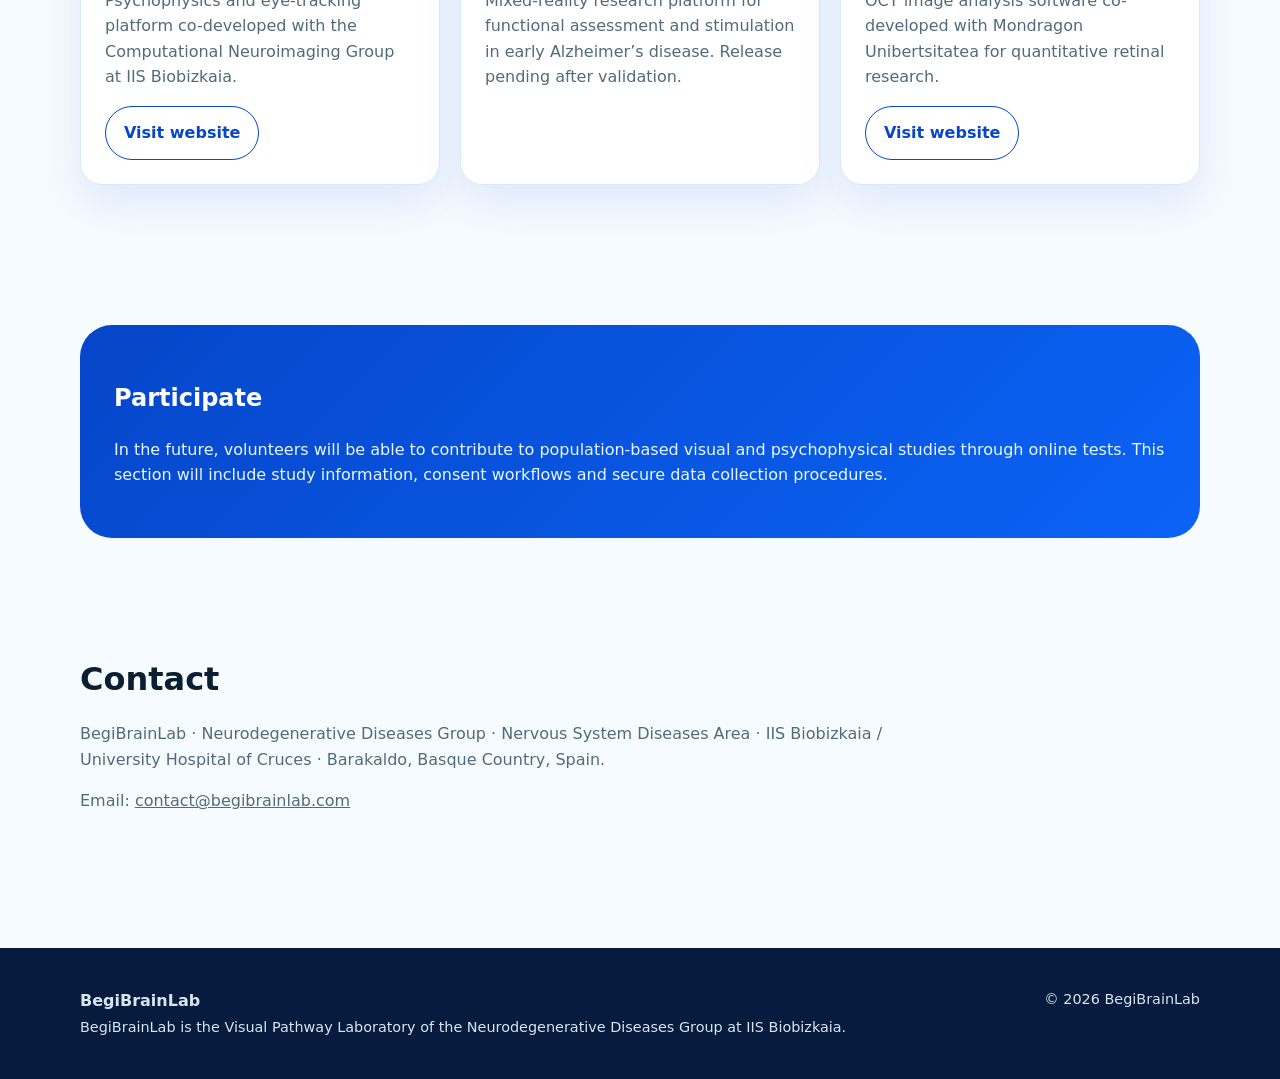
==== commit 67a5d4bb: "Update index.html" ====
--- a/index.html
+++ b/index.html
@@ -372,71 +372,60 @@
 The future software space will host open-source tools, documentation and analysis pipelines developed within BegiBrainLab projects.
 </p>
 
-<div class="grid cards">
-
-<article class="card">
+<div class="grid cards software-grid">
+
+<article class="card software-card">
 <h3>BegiBrainTool</h3>
-<p>
-Psychophysics and eye-tracking platform. Repository integration pending.
-</p>
-</article>
-
-<article class="card">
+
+<a href="https://github.com/compneurobilbao/begibraintool" target="_blank" rel="noopener">
+<img
+  class="software-logo"
+  src="/assets/img/software/begibraintool.png"
+  alt="BegiBrainTool logo"
+>
+</a>
+
+<p>
+Psychophysics and eye-tracking platform co-developed with the Computational Neuroimaging Group at IIS Biobizkaia.
+</p>
+
+<a class="btn secondary" href="https://github.com/compneurobilbao/begibraintool" target="_blank" rel="noopener">
+Visit website
+</a>
+</article>
+
+<article class="card software-card">
+<h3>Alzhain</h3>
+
+<img
+  class="software-logo"
+  src="/assets/img/software/alzhain.png"
+  alt="Alzhain logo"
+>
+
+<p>
+Mixed-reality research platform for functional assessment and stimulation in early Alzheimer’s disease. Release pending after validation.
+</p>
+</article>
+
+<article class="card software-card">
 <h3>RetiMAT</h3>
-<p>
-OCT image analysis software. Repository integration pending.
-</p>
-</article>
-
-<article class="card">
-<h3>Alzhain</h3>
-<p>
-Mixed-reality research platform. Release pending after validation.
-</p>
-</article>
-
-</div>
-
-</div>
-
-</section>
-
-  <section id="data">
-
-<div class="container">
-
-<h2 class="section-title">
-Data
-</h2>
-
-<p class="section-intro">
-BegiBrainLab maintains secure research data repositories linked to its prospective neurodegenerative disease cohorts. Access is restricted to authorised users and requires individual credentials and prior approval.
-</p>
-
-<div class="grid cards">
-
-<article class="card">
-<span class="tag">Structured clinical data</span>
-<h3>REDCap cohort repositories</h3>
-<p>
-Password-protected REDCap repositories include structured tabulated data from the BegiPark and BegiAlz prospective cohorts, covering demographic variables, clinical scales, cognitive measures and longitudinal follow-up data.
-</p>
-<p class="muted">
-Current repositories include approximately 300 healthy controls, 150 patients with Parkinson’s disease and 100 patients with Alzheimer’s disease, with annual follow-up planned for up to 5 years.
-</p>
-<a class="btn secondary" href="#">Access pending</a>
-</article>
-
-<article class="card">
-<span class="tag">Imaging repository</span>
-<h3>Retina and brain imaging data</h3>
-<p>
-The imaging repository includes retinal OCT, retinal OCT-angiography and brain MRI datasets acquired within BegiBrainLab research protocols.
-</p>
-<p class="muted">
-Access to imaging data is granted only for approved research purposes and under applicable ethical, legal and data protection requirements.
-</p>
-<a class="btn secondary" href="#">Access pending</a>
+
+<a href="https://mu-biomed.github.io/retimat/" target="_blank" rel="noopener">
+<img
+  class="software-logo"
+  src="/assets/img/software/retimat.png"
+  alt="RetiMAT logo"
+>
+</a>
+
+<p>
+OCT image analysis software co-developed with Mondragon Unibertsitatea for quantitative retinal research.
+</p>
+
+<a class="btn secondary" href="https://mu-biomed.github.io/retimat/" target="_blank" rel="noopener">
+Visit website
+</a>
 </article>
 
 </div>
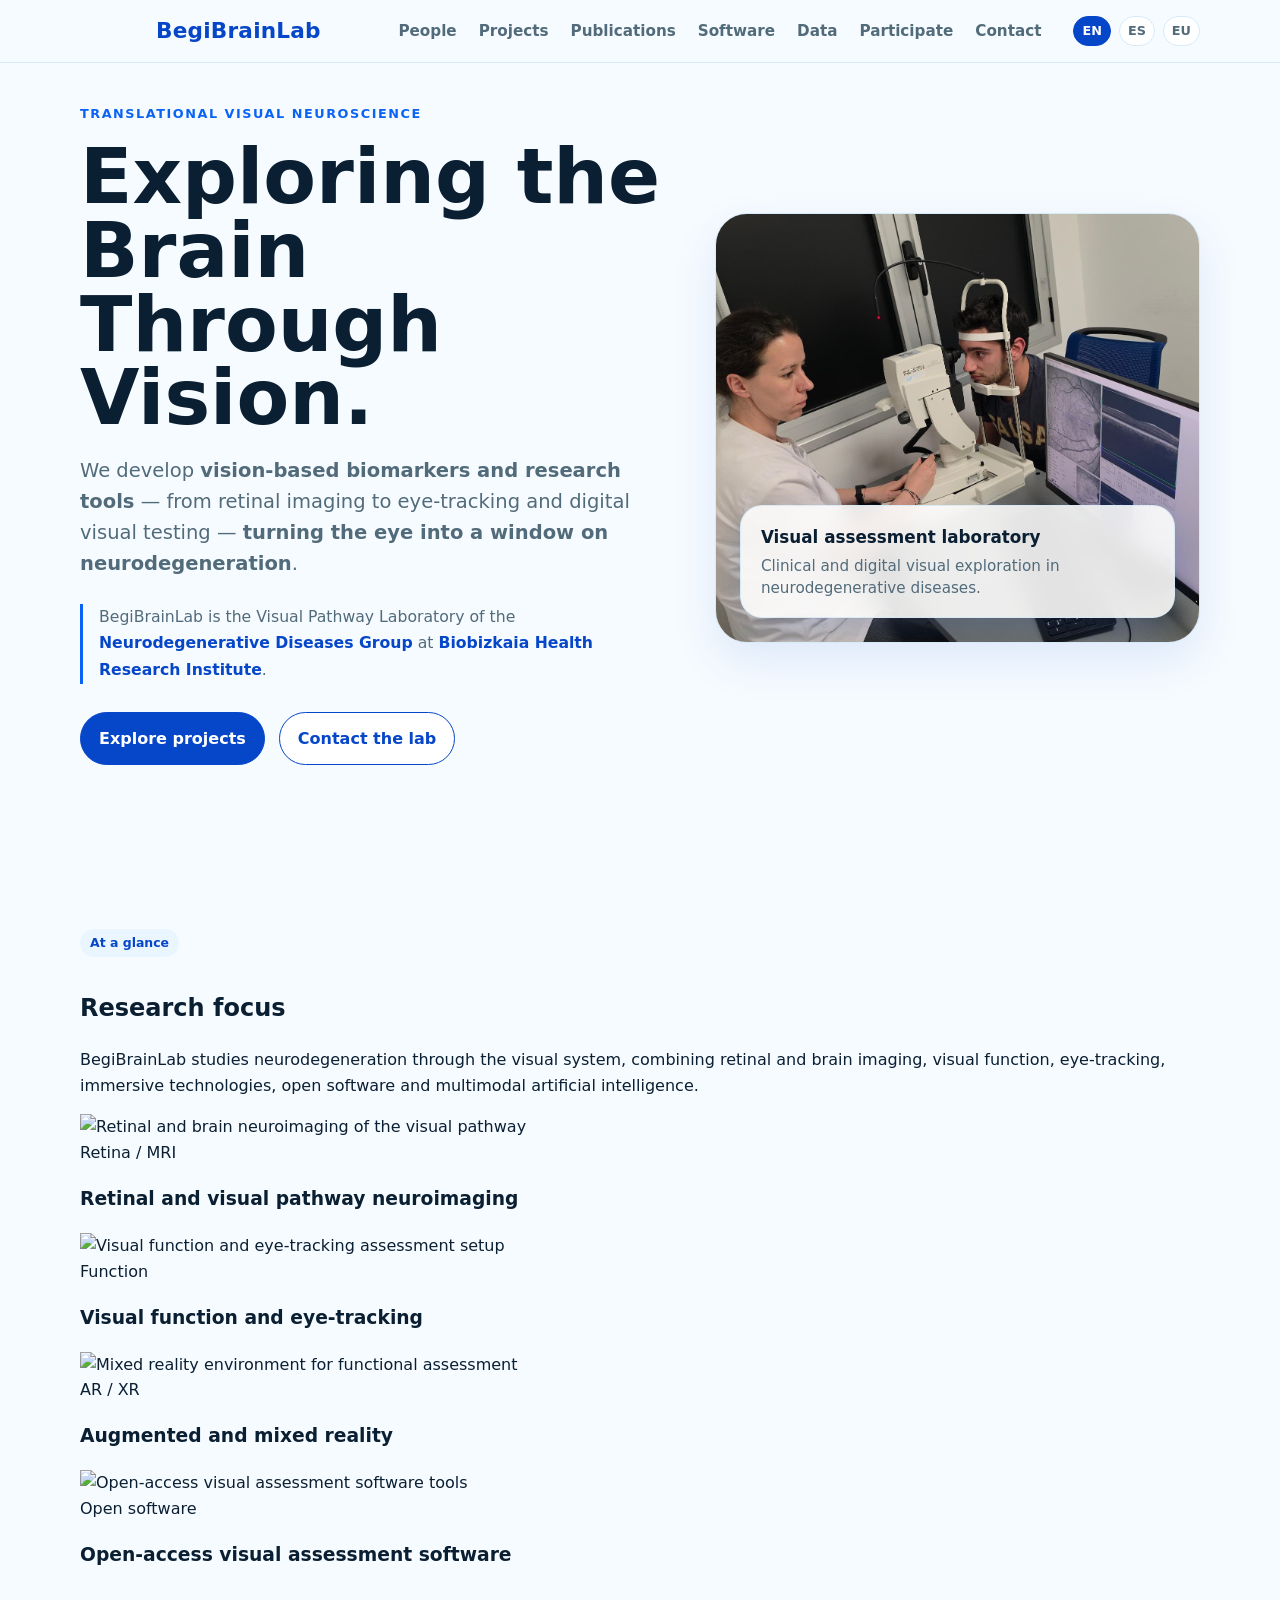
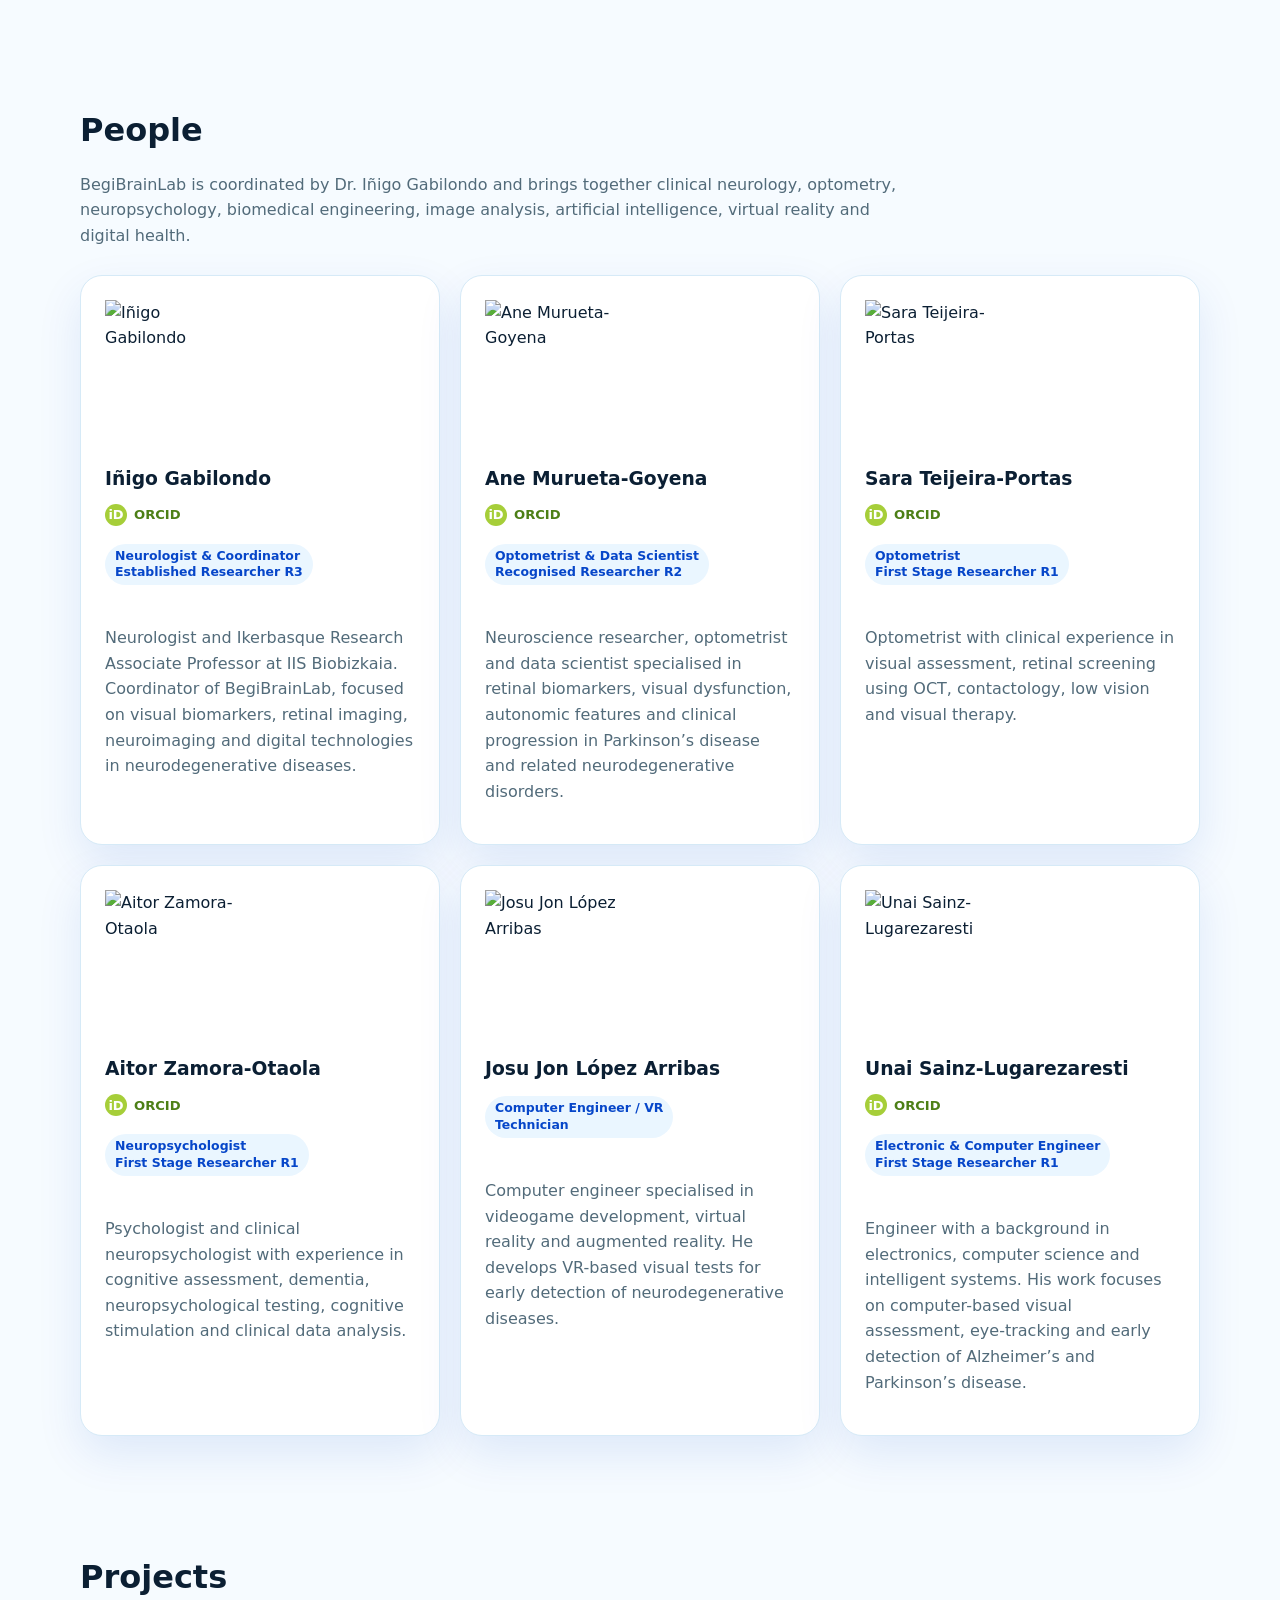
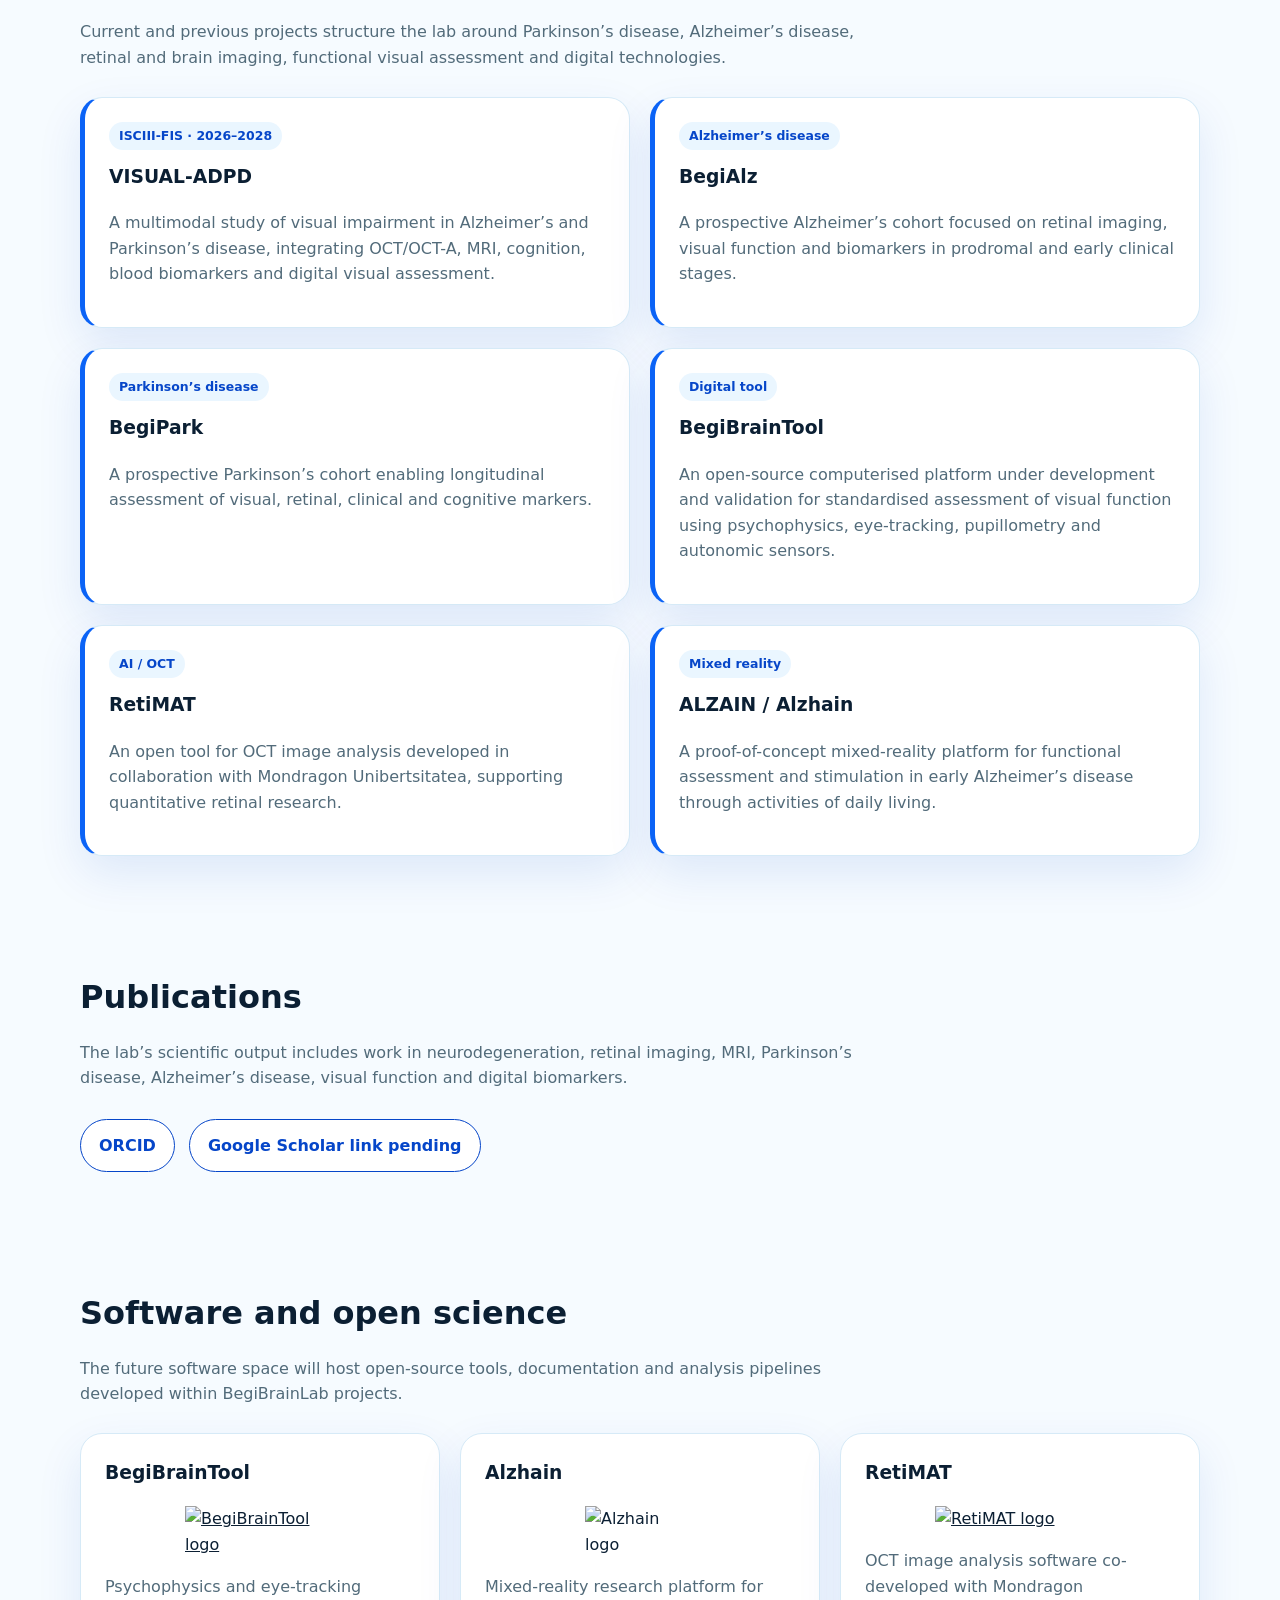
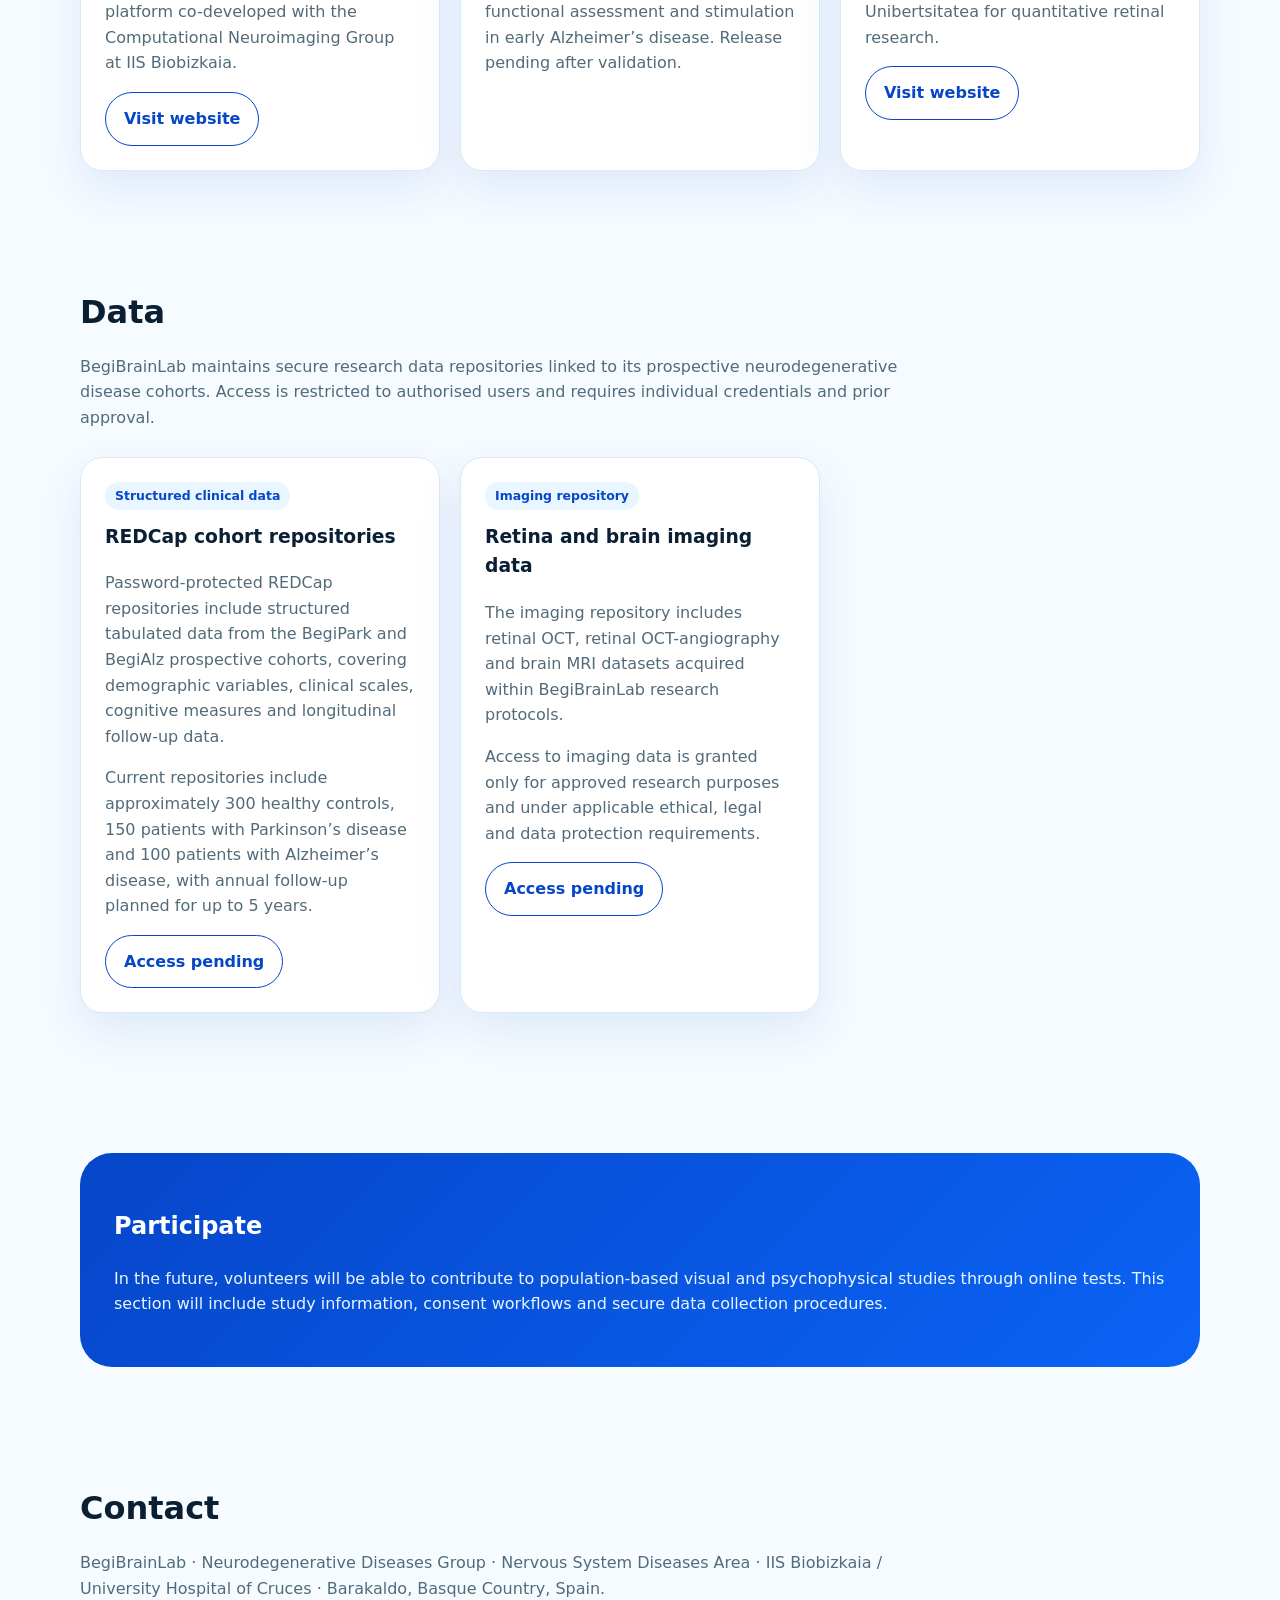
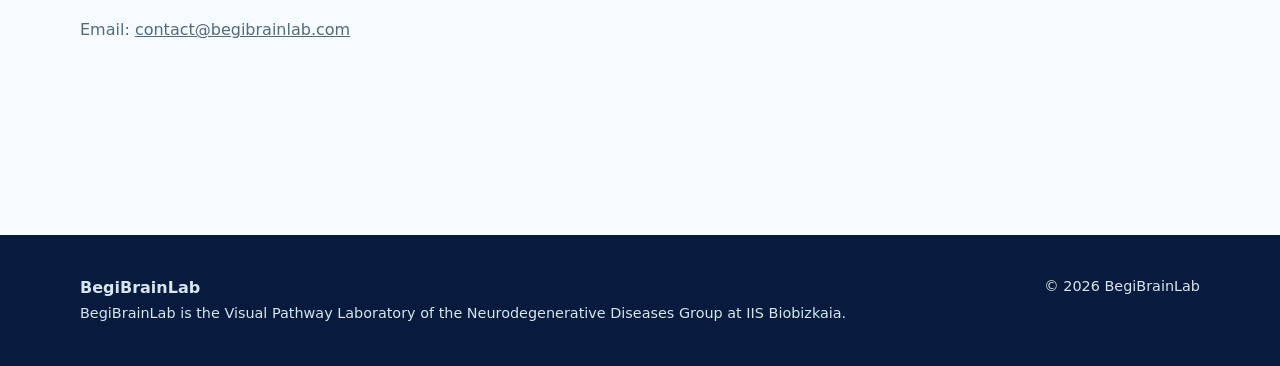
==== commit 20686145: "Update index.html" ====
--- a/index.html
+++ b/index.html
@@ -102,74 +102,70 @@
 
 <div class="container">
 
-<h2 class="section-title">
+<section class="home-research">
+
+<div class="container">
+
+<div class="home-research-header">
+
+<div>
+<span class="tag">At a glance</span>
+
+<h2>
 Research focus
 </h2>
-
-<p class="section-intro">
-BegiBrainLab combines visual neuroscience, retinal and brain imaging, functional visual assessment, immersive technologies, open-access software and multimodal artificial intelligence to study neurodegeneration through the visual system.
-</p>
-
-<div class="grid research-grid">
-
-<article class="card research-card">
-<span class="tag">Retina / MRI</span>
-<h3>Retinal and visual pathway neuroimaging</h3>
-
-<img
-  class="research-card-image research-card-image-retina"
+</div>
+
+<p>
+BegiBrainLab studies neurodegeneration through the visual system, combining retinal and brain imaging, visual function, eye-tracking, immersive technologies, open software and multimodal artificial intelligence.
+</p>
+
+</div>
+
+<div class="home-research-grid">
+
+<article class="home-research-item">
+<img
   src="/assets/img/research/Retina_MRI.png"
   alt="Retinal and brain neuroimaging of the visual pathway"
 >
-
-<p>
-Structural and microvascular retinal imaging, together with structural and functional MRI, to characterise retinal neurodegeneration, visual brain networks and disease progression.
-</p>
-</article>
-
-<article class="card research-card">
-<span class="tag">Function</span>
-<h3>Visual function and eye-tracking</h3>
-
-<img
-  class="research-card-image research-card-image-wide"
+<div>
+<span>Retina / MRI</span>
+<h3>Retinal and visual pathway neuroimaging</h3>
+</div>
+</article>
+
+<article class="home-research-item">
+<img
   src="/assets/img/research/eye_tracking.png"
   alt="Visual function and eye-tracking assessment setup"
 >
-
-<p>
-Computerised psychophysics, oculomotor control, pupillometry, electroretinography and visual cognition as functional readouts of the visual pathway.
-</p>
-</article>
-
-<article class="card research-card">
-<span class="tag">AR / XR</span>
+<div>
+<span>Function</span>
+<h3>Visual function and eye-tracking</h3>
+</div>
+</article>
+
+<article class="home-research-item">
+<img
+  src="/assets/img/research/XR.png"
+  alt="Mixed reality environment for functional assessment"
+>
+<div>
+<span>AR / XR</span>
 <h3>Augmented and mixed reality</h3>
-
-<img
-  class="research-card-image research-card-image-wide"
-  src="/assets/img/research/XR.png"
-  alt="Mixed reality environment for functional assessment and daily living activities"
->
-
-<p>
-Immersive, ecological and realistic environments to assess and train visual cognition, functional performance and activities of daily living in neurodegenerative diseases.
-</p>
-</article>
-
-<article class="card research-card">
-<span class="tag">Open software</span>
+</div>
+</article>
+
+<article class="home-research-item">
+<img
+  src="/assets/img/research/software.png"
+  alt="Open-access visual assessment software tools"
+>
+<div>
+<span>Open software</span>
 <h3>Open-access visual assessment software</h3>
-
-<img
-  class="research-card-image research-card-image-wide"
-  src="/assets/img/research/software.png"
-  alt="Open-access visual assessment software tools including BegiBrainTool, RetiMAT and Alzhain"
->
-
-<p>
-Development of open-access digital tools for standardised visual assessment, psychophysical testing, eye-tracking workflows and reproducible visual neuroscience research.
-</p>
+</div>
 </article>
 
 </div>
@@ -187,7 +183,7 @@
 </h2>
 
 <p class="section-intro">
-BegiBrainLab is coordinated by Dr. Iñigo Gabilondo Cuéllar and brings together clinical neurology, optometry, neuropsychology, biomedical engineering, image analysis, artificial intelligence, virtual reality and digital health.
+BegiBrainLab is coordinated by Dr. Iñigo Gabilondo and brings together clinical neurology, optometry, neuropsychology, biomedical engineering, image analysis, artificial intelligence, virtual reality and digital health.
 </p>
 
 <div class="grid cards">
@@ -267,6 +263,7 @@
 </article>
 
 </div>
+
 </div>
 
 </section>
@@ -352,7 +349,7 @@
 </p>
 
 <div class="actions">
-<a class="btn secondary" href="https://orcid.org/0000-0001-6045-2840">ORCID</a>
+<a class="btn secondary" href="https://orcid.org/0000-0001-6045-2840" target="_blank" rel="noopener">ORCID</a>
 <a class="btn secondary" href="#">Google Scholar link pending</a>
 </div>
 
@@ -382,6 +379,7 @@
   class="software-logo"
   src="/assets/img/software/begibraintool.png"
   alt="BegiBrainTool logo"
+  style="display:block !important; width:150px !important; max-width:150px !important; height:auto !important; max-height:80px !important; object-fit:contain !important; margin:12px auto 16px !important; padding:0 !important; border:0 !important; background:transparent !important;"
 >
 </a>
 
@@ -401,6 +399,7 @@
   class="software-logo"
   src="/assets/img/software/alzhain.png"
   alt="Alzhain logo"
+  style="display:block !important; width:110px !important; max-width:110px !important; height:auto !important; max-height:95px !important; object-fit:contain !important; margin:12px auto 16px !important; padding:0 !important; border:0 !important; background:transparent !important;"
 >
 
 <p>
@@ -416,6 +415,7 @@
   class="software-logo"
   src="/assets/img/software/retimat.png"
   alt="RetiMAT logo"
+  style="display:block !important; width:170px !important; max-width:170px !important; height:auto !important; max-height:80px !important; object-fit:contain !important; margin:12px auto 16px !important; padding:0 !important; border:0 !important; background:transparent !important;"
 >
 </a>
 
@@ -433,6 +433,51 @@
 </div>
 
 </section>
+
+<section id="data">
+
+<div class="container">
+
+<h2 class="section-title">
+Data
+</h2>
+
+<p class="section-intro">
+BegiBrainLab maintains secure research data repositories linked to its prospective neurodegenerative disease cohorts. Access is restricted to authorised users and requires individual credentials and prior approval.
+</p>
+
+<div class="grid cards">
+
+<article class="card">
+<span class="tag">Structured clinical data</span>
+<h3>REDCap cohort repositories</h3>
+<p>
+Password-protected REDCap repositories include structured tabulated data from the BegiPark and BegiAlz prospective cohorts, covering demographic variables, clinical scales, cognitive measures and longitudinal follow-up data.
+</p>
+<p class="muted">
+Current repositories include approximately 300 healthy controls, 150 patients with Parkinson’s disease and 100 patients with Alzheimer’s disease, with annual follow-up planned for up to 5 years.
+</p>
+<a class="btn secondary" href="#">Access pending</a>
+</article>
+
+<article class="card">
+<span class="tag">Imaging repository</span>
+<h3>Retina and brain imaging data</h3>
+<p>
+The imaging repository includes retinal OCT, retinal OCT-angiography and brain MRI datasets acquired within BegiBrainLab research protocols.
+</p>
+<p class="muted">
+Access to imaging data is granted only for approved research purposes and under applicable ethical, legal and data protection requirements.
+</p>
+<a class="btn secondary" href="#">Access pending</a>
+</article>
+
+</div>
+
+</div>
+
+</section>
+
 <section id="participate">
 
 <div class="container">
@@ -498,4 +543,3 @@
 
 </body>
 </html>
-
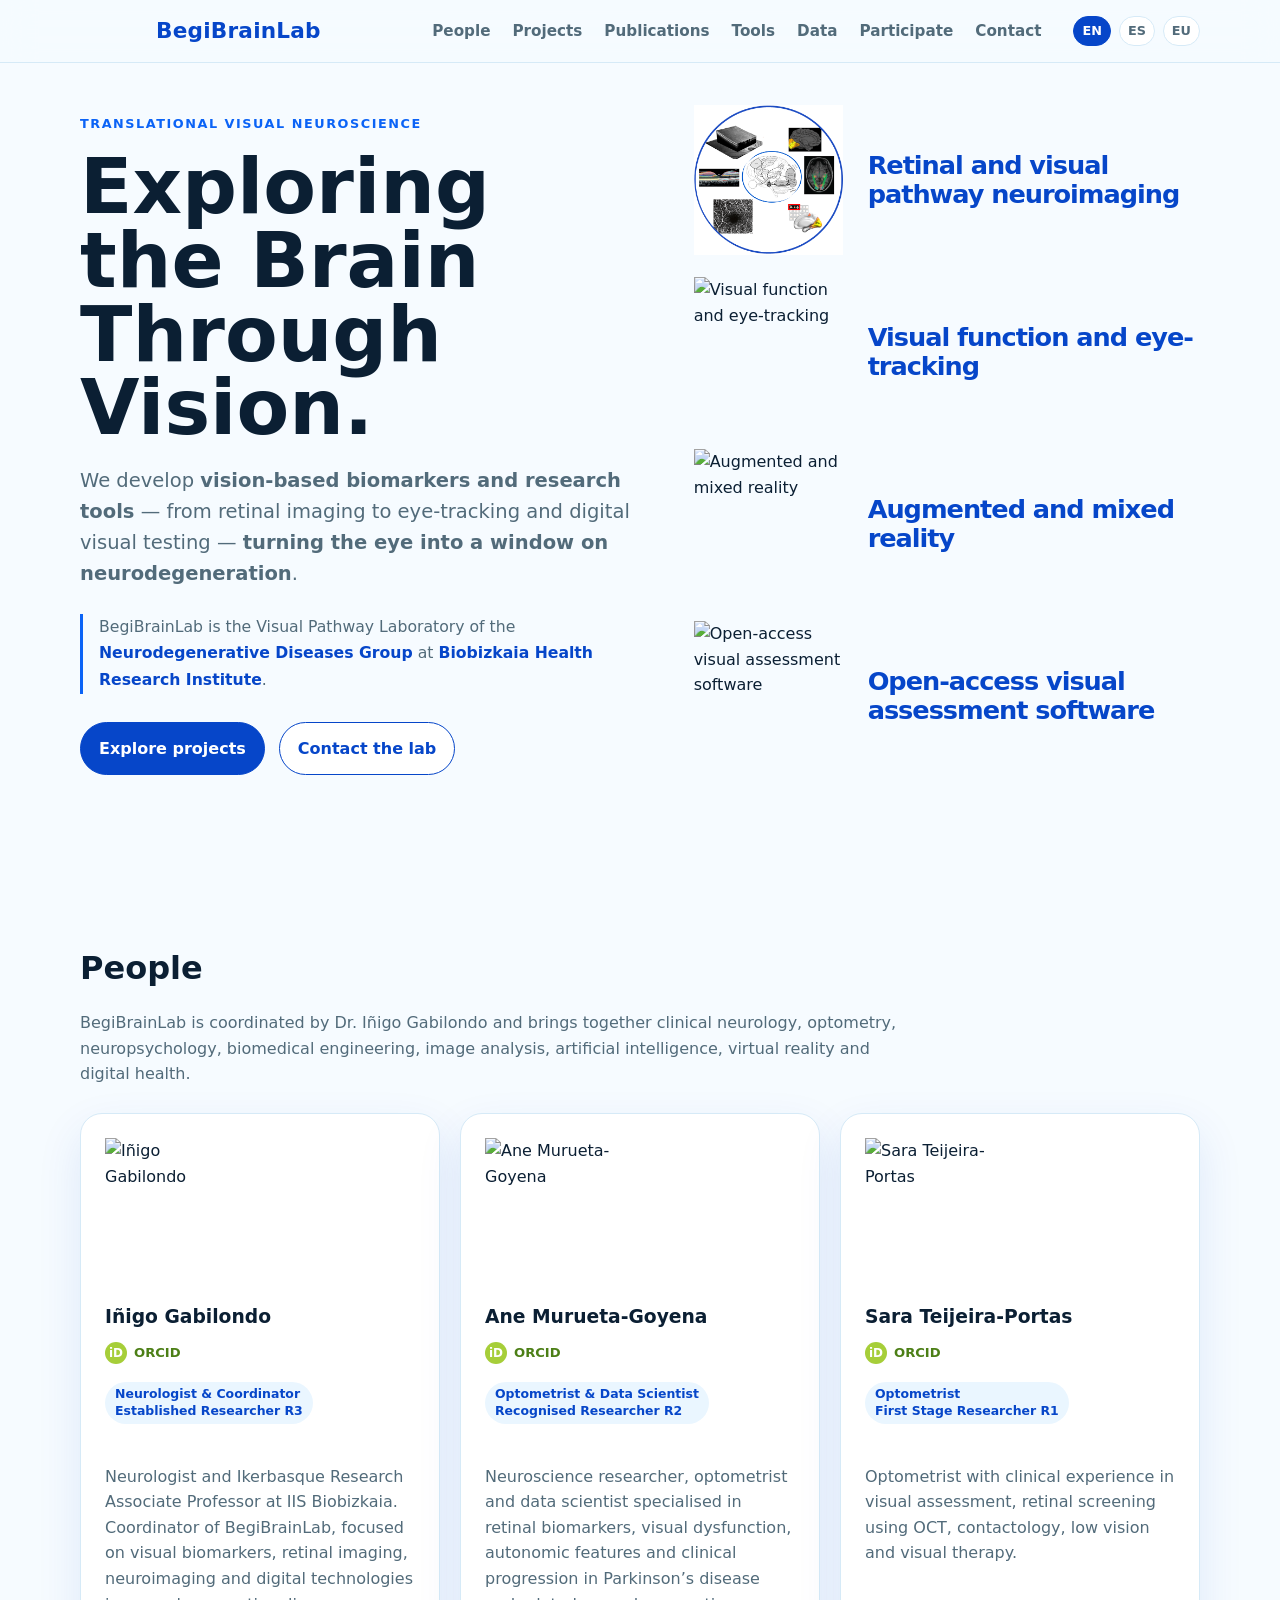
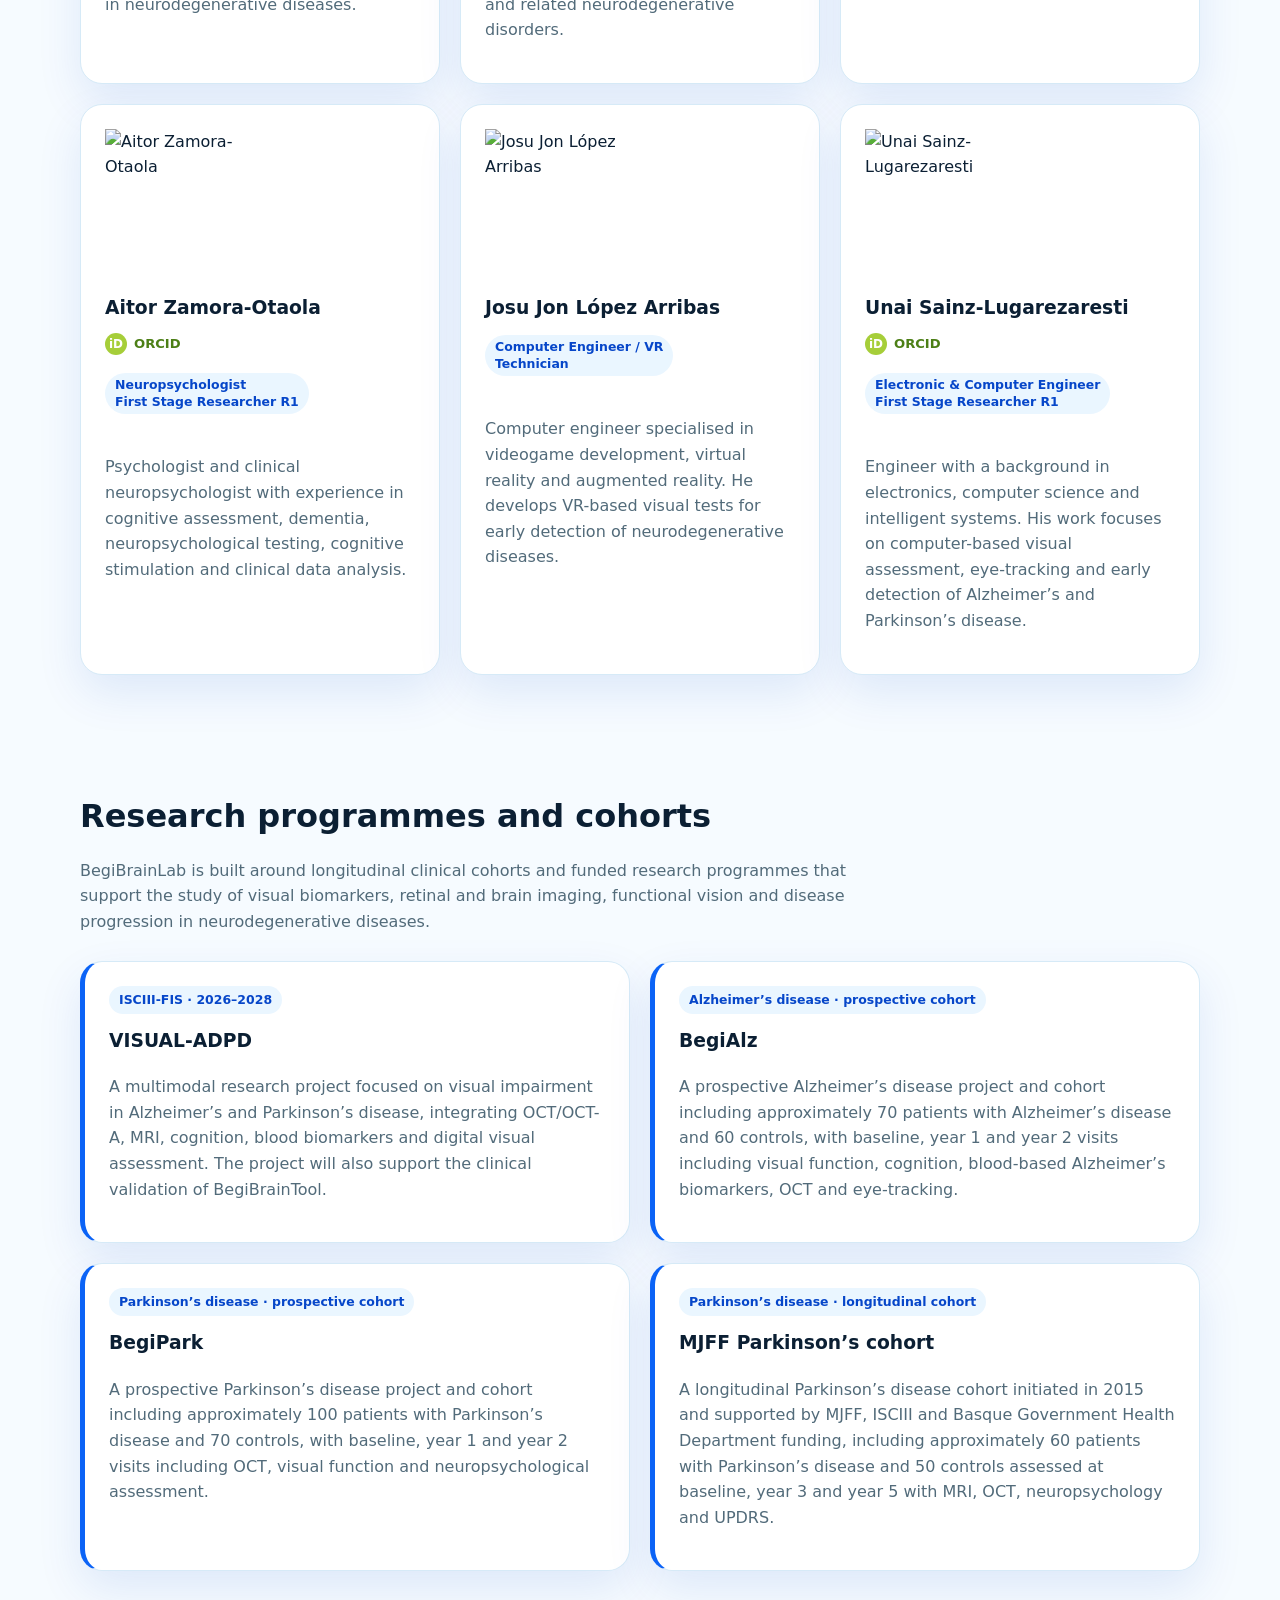
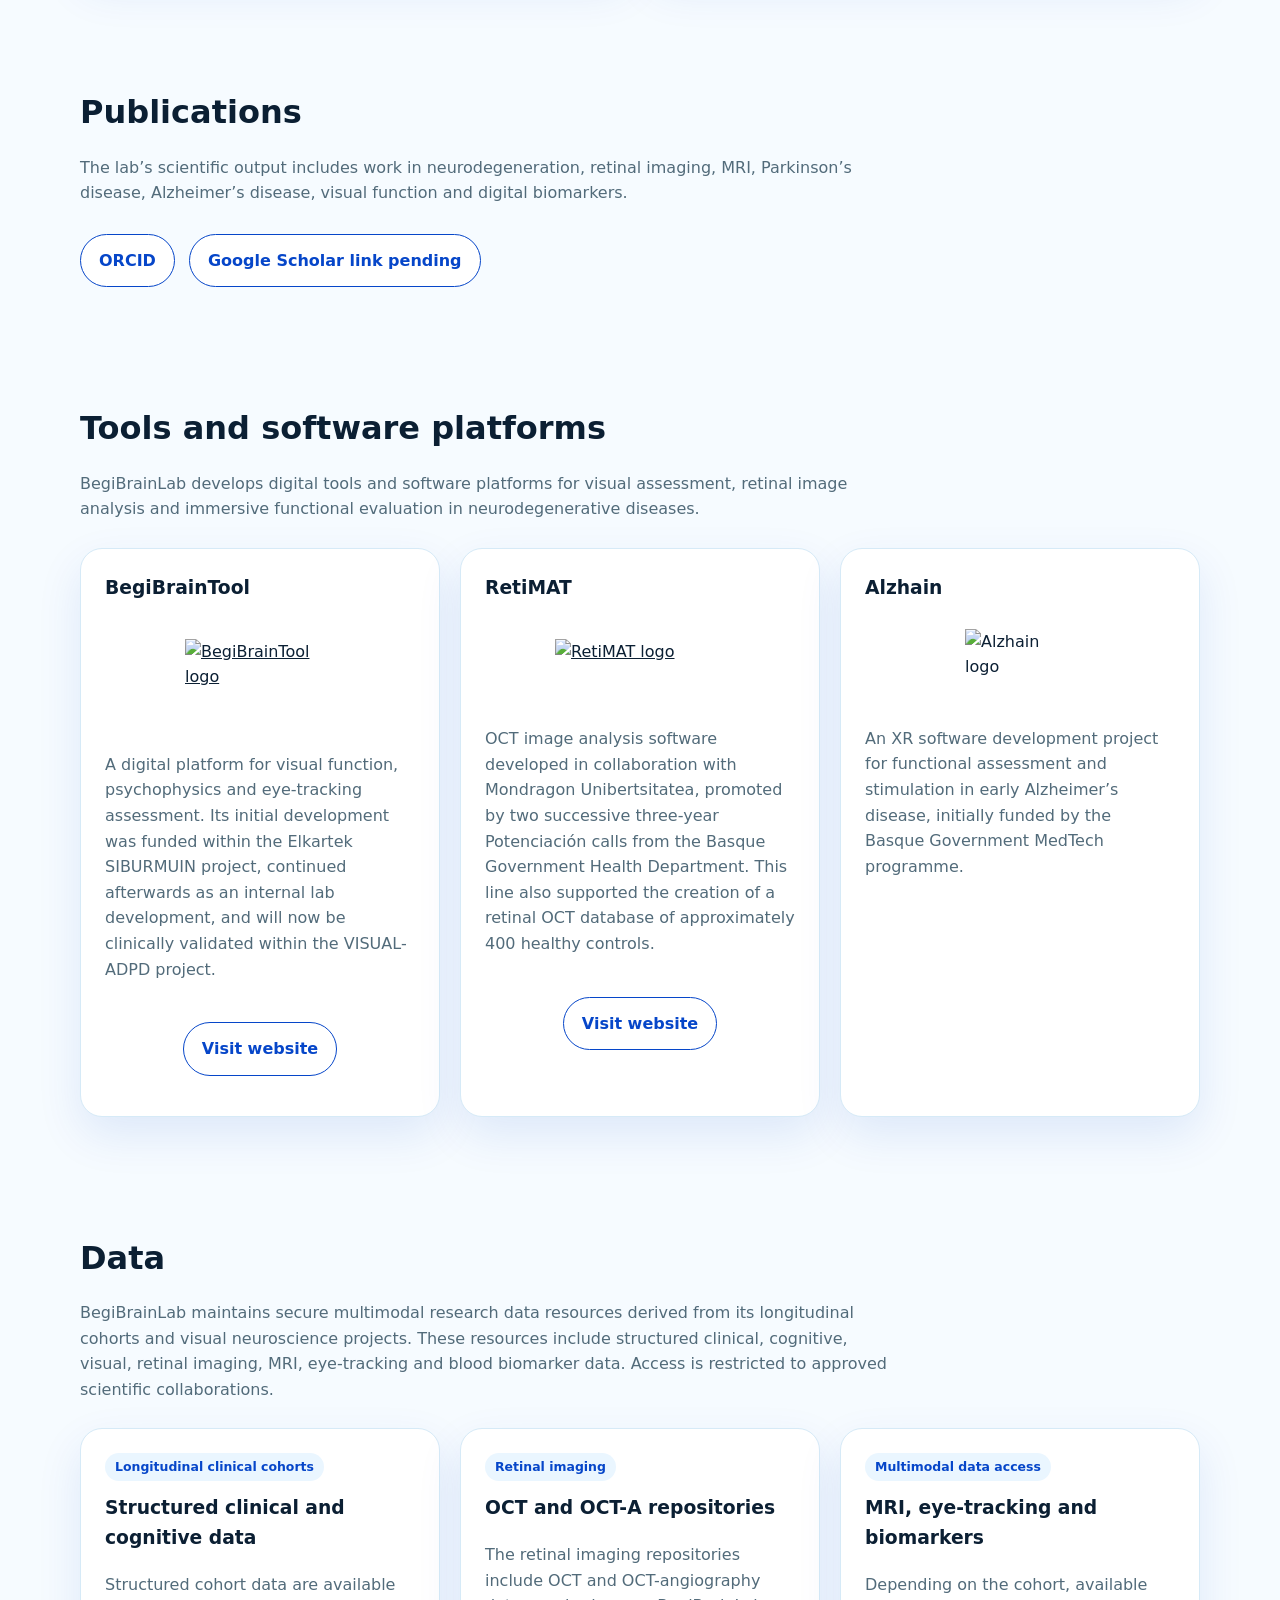
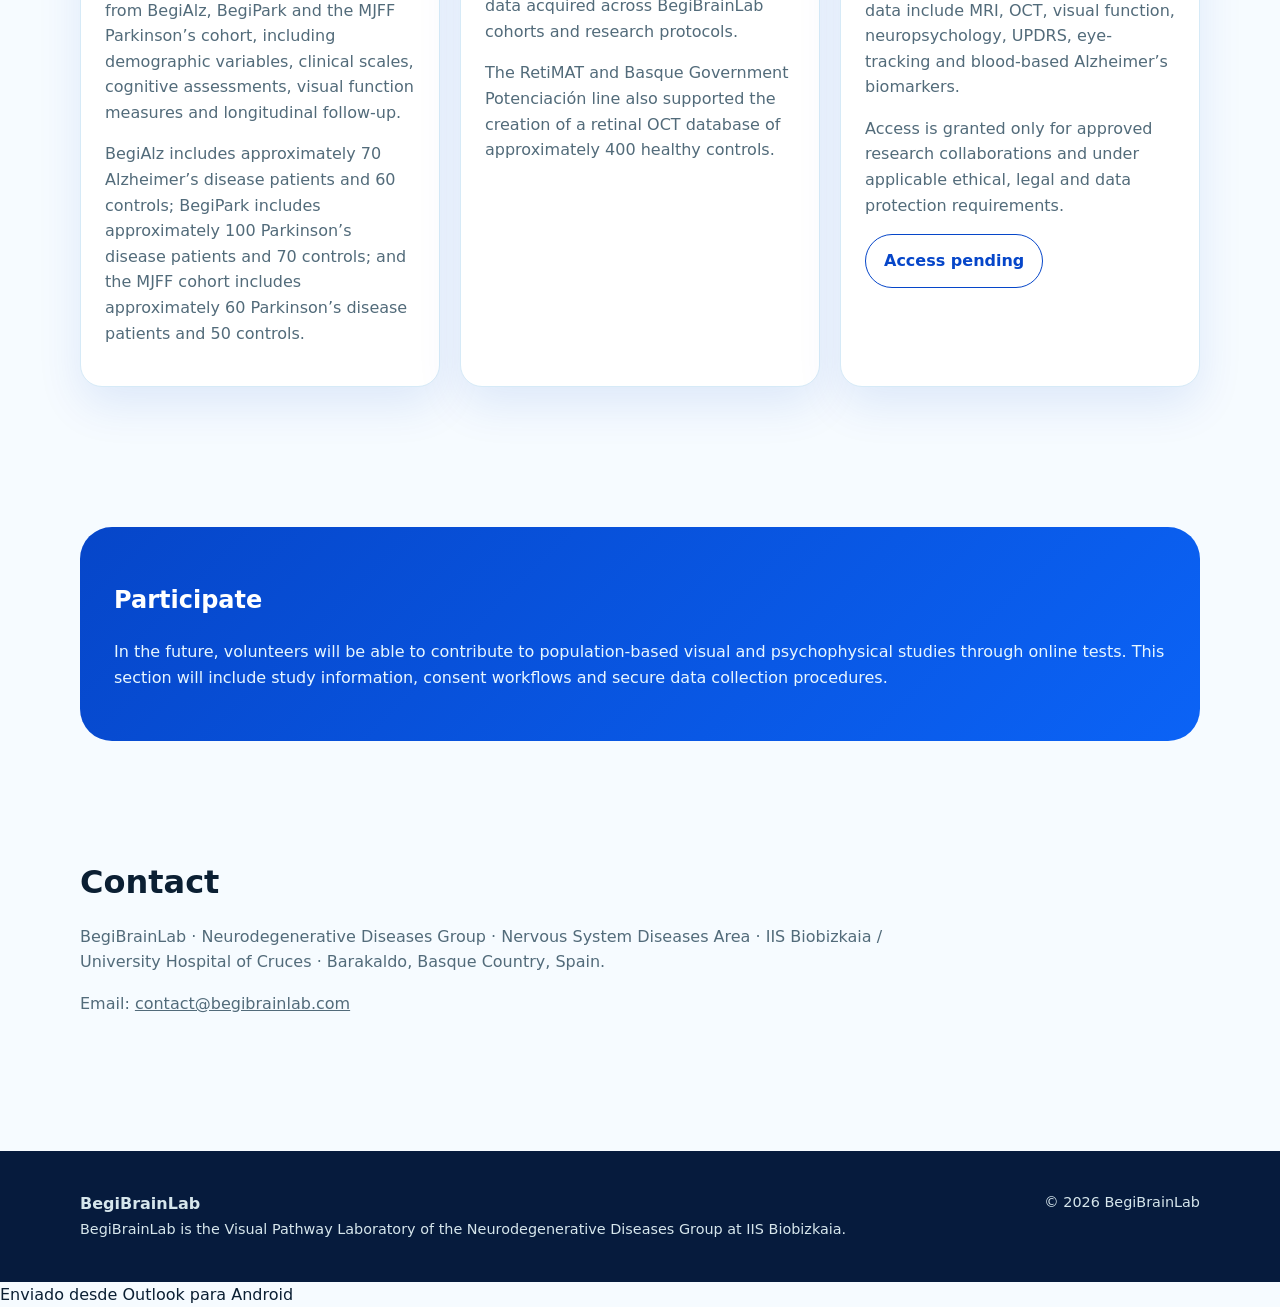
==== commit fa15dc6a: "Update index.html" ====
--- a/index.html
+++ b/index.html
@@ -1,7 +1,11 @@
 <!doctype html>
+
 <html lang="en">
+
 <head>
+
 <meta charset="utf-8">
+
 <meta name="viewport" content="width=device-width,initial-scale=1">
 
 <title>BegiBrainLab | Exploring the Brain Through Vision</title>
@@ -13,11 +17,13 @@
 <link rel="icon" href="/assets/icons/favicon.ico">
 <link rel="icon" type="image/png" sizes="32x32" href="/assets/icons/icon-32.png">
 <link rel="apple-touch-icon" sizes="180x180" href="/assets/icons/icon-180.png">
+
 </head>
 
 <body>
 
 <header class="topbar">
+
 <div class="container nav">
 
 <a class="brand" href="/">
@@ -30,10 +36,11 @@
 </button>
 
 <nav class="menu">
+
 <a href="#people">People</a>
 <a href="#projects">Projects</a>
 <a href="#publications">Publications</a>
-<a href="#software">Software</a>
+<a href="#software">Tools</a>
 <a href="#data">Data</a>
 <a href="#participate">Participate</a>
 <a href="#contact">Contact</a>
@@ -43,9 +50,11 @@
 <a href="/es/">ES</a>
 <a href="/eu/">EU</a>
 </span>
+
 </nav>
 
 </div>
+
 </header>
 
 <main>
@@ -64,6 +73,26 @@
 Exploring the Brain Through Vision.
 </h1>
 
+<div class="hero-research-map-mobile" aria-label="BegiBrainLab research focus">
+
+<div class="hero-research-icon">
+<img src="/assets/img/hero/research-retina.PNG" alt="Retinal and visual pathway neuroimaging">
+</div>
+
+<div class="hero-research-icon">
+<img src="/assets/img/hero/research-function.PNG" alt="Visual function and eye-tracking">
+</div>
+
+<div class="hero-research-icon">
+<img src="/assets/img/hero/research-xr.PNG" alt="Augmented and mixed reality">
+</div>
+
+<div class="hero-research-icon">
+<img src="/assets/img/hero/research-software.PNG" alt="Open-access visual assessment software">
+</div>
+
+</div>
+
 <p class="lead">
 We develop <strong>vision-based biomarkers and research tools</strong> — from retinal imaging to eye-tracking and digital visual testing — <strong>turning the eye into a window on neurodegeneration</strong>.
 </p>
@@ -72,101 +101,34 @@
 BegiBrainLab is the Visual Pathway Laboratory of the <a href="https://www.bio-bizkaia.eus/areas-investigacion/bc5.01" target="_blank" rel="noopener">Neurodegenerative Diseases Group</a> at <a href="https://www.bio-bizkaia.eus/web/iis/bb/inicio" target="_blank" rel="noopener">Biobizkaia Health Research Institute</a>.
 </p>
 
-<div class="actions">
+<div class="actions hero-actions-desktop">
 <a class="btn primary" href="#projects">Explore projects</a>
 <a class="btn secondary" href="#contact">Contact the lab</a>
 </div>
 
 </div>
 
-<div class="hero-carousel" data-carousel-lang="en" aria-label="BegiBrainLab visual carousel">
-
-<img
-  class="hero-carousel-image"
-  src="assets/img/hero/lab.png"
-  alt="BegiBrainLab visual assessment laboratory"
->
-
-<div class="hero-slide-caption">
-<strong>Visual assessment laboratory</strong>
-<span>Clinical and digital visual exploration in neurodegenerative diseases.</span>
-</div>
-
-</div>
-
-</div>
-
-</section>
-
-<section>
-
-<div class="container">
-
-<section class="home-research">
-
-<div class="container">
-
-<div class="home-research-header">
-
-<div>
-<span class="tag">At a glance</span>
-
-<h2>
-Research focus
-</h2>
-</div>
-
-<p>
-BegiBrainLab studies neurodegeneration through the visual system, combining retinal and brain imaging, visual function, eye-tracking, immersive technologies, open software and multimodal artificial intelligence.
-</p>
-
-</div>
-
-<div class="home-research-grid">
-
-<article class="home-research-item">
-<img
-  src="/assets/img/research/Retina_MRI.png"
-  alt="Retinal and brain neuroimaging of the visual pathway"
->
-<div>
-<span>Retina / MRI</span>
+<div class="hero-research-map hero-research-map-desktop" aria-label="BegiBrainLab research focus">
+
+<div class="hero-research-item" data-mobile-label="Imaging">
+<img src="/assets/img/hero/research-retina.PNG" alt="Retinal and visual pathway neuroimaging">
 <h3>Retinal and visual pathway neuroimaging</h3>
 </div>
-</article>
-
-<article class="home-research-item">
-<img
-  src="/assets/img/research/eye_tracking.png"
-  alt="Visual function and eye-tracking assessment setup"
->
-<div>
-<span>Function</span>
+
+<div class="hero-research-item" data-mobile-label="Function">
+<img src="/assets/img/hero/research-function.PNG" alt="Visual function and eye-tracking">
 <h3>Visual function and eye-tracking</h3>
 </div>
-</article>
-
-<article class="home-research-item">
-<img
-  src="/assets/img/research/XR.png"
-  alt="Mixed reality environment for functional assessment"
->
-<div>
-<span>AR / XR</span>
+
+<div class="hero-research-item" data-mobile-label="XR">
+<img src="/assets/img/hero/research-xr.PNG" alt="Augmented and mixed reality">
 <h3>Augmented and mixed reality</h3>
 </div>
-</article>
-
-<article class="home-research-item">
-<img
-  src="/assets/img/research/software.png"
-  alt="Open-access visual assessment software tools"
->
-<div>
-<span>Open software</span>
+
+<div class="hero-research-item" data-mobile-label="Software">
+<img src="/assets/img/hero/research-software.PNG" alt="Open-access visual assessment software">
 <h3>Open-access visual assessment software</h3>
 </div>
-</article>
 
 </div>
 
@@ -189,77 +151,112 @@
 <div class="grid cards">
 
 <article class="card person-card">
+
 <img class="person-photo" src="assets/img/team/IGabilondo.png" alt="Iñigo Gabilondo">
+
 <h3>Iñigo Gabilondo</h3>
+
 <a class="orcid-link" href="https://orcid.org/0000-0001-6045-2840" target="_blank" rel="noopener">
 <span class="orcid-dot"></span>
 ORCID
 </a>
+
 <span class="tag">Neurologist &amp; Coordinator<br>Established Researcher R3</span>
+
 <p>
 Neurologist and Ikerbasque Research Associate Professor at IIS Biobizkaia. Coordinator of BegiBrainLab, focused on visual biomarkers, retinal imaging, neuroimaging and digital technologies in neurodegenerative diseases.
 </p>
+
 </article>
 
 <article class="card person-card">
+
 <img class="person-photo" src="assets/img/team/AMurueta.png" alt="Ane Murueta-Goyena">
+
 <h3>Ane Murueta-Goyena</h3>
+
 <a class="orcid-link" href="https://orcid.org/0000-0002-9808-6943" target="_blank" rel="noopener">
 <span class="orcid-dot"></span>
 ORCID
 </a>
+
 <span class="tag">Optometrist &amp; Data Scientist<br>Recognised Researcher R2</span>
+
 <p>
 Neuroscience researcher, optometrist and data scientist specialised in retinal biomarkers, visual dysfunction, autonomic features and clinical progression in Parkinson’s disease and related neurodegenerative disorders.
 </p>
+
 </article>
 
 <article class="card person-card">
+
 <img class="person-photo" src="assets/img/team/STeijeira.png" alt="Sara Teijeira-Portas">
+
 <h3>Sara Teijeira-Portas</h3>
+
 <a class="orcid-link" href="https://orcid.org/0000-0002-2208-5864" target="_blank" rel="noopener">
 <span class="orcid-dot"></span>
 ORCID
 </a>
+
 <span class="tag">Optometrist<br>First Stage Researcher R1</span>
+
 <p>
 Optometrist with clinical experience in visual assessment, retinal screening using OCT, contactology, low vision and visual therapy.
 </p>
+
 </article>
 
 <article class="card person-card">
+
 <img class="person-photo" src="assets/img/team/AZamora.png" alt="Aitor Zamora-Otaola">
+
 <h3>Aitor Zamora-Otaola</h3>
+
 <a class="orcid-link" href="https://orcid.org/0009-0007-6647-6625" target="_blank" rel="noopener">
 <span class="orcid-dot"></span>
 ORCID
 </a>
+
 <span class="tag">Neuropsychologist<br>First Stage Researcher R1</span>
+
 <p>
 Psychologist and clinical neuropsychologist with experience in cognitive assessment, dementia, neuropsychological testing, cognitive stimulation and clinical data analysis.
 </p>
+
 </article>
 
 <article class="card person-card">
+
 <img class="person-photo" src="assets/img/team/JJon.png" alt="Josu Jon López Arribas">
+
 <h3>Josu Jon López Arribas</h3>
+
 <span class="tag">Computer Engineer / VR<br>Technician</span>
+
 <p>
 Computer engineer specialised in videogame development, virtual reality and augmented reality. He develops VR-based visual tests for early detection of neurodegenerative diseases.
 </p>
+
 </article>
 
 <article class="card person-card">
+
 <img class="person-photo" src="assets/img/team/USainz.png" alt="Unai Sainz-Lugarezaresti">
+
 <h3>Unai Sainz-Lugarezaresti</h3>
+
 <a class="orcid-link" href="https://orcid.org/0009-0008-0470-5960" target="_blank" rel="noopener">
 <span class="orcid-dot"></span>
 ORCID
 </a>
+
 <span class="tag">Electronic &amp; Computer Engineer<br>First Stage Researcher R1</span>
+
 <p>
 Engineer with a background in electronics, computer science and intelligent systems. His work focuses on computer-based visual assessment, eye-tracking and early detection of Alzheimer’s and Parkinson’s disease.
 </p>
+
 </article>
 
 </div>
@@ -273,61 +270,61 @@
 <div class="container">
 
 <h2 class="section-title">
-Projects
+Research programmes and cohorts
 </h2>
 
 <p class="section-intro">
-Current and previous projects structure the lab around Parkinson’s disease, Alzheimer’s disease, retinal and brain imaging, functional visual assessment and digital technologies.
+BegiBrainLab is built around longitudinal clinical cohorts and funded research programmes that support the study of visual biomarkers, retinal and brain imaging, functional vision and disease progression in neurodegenerative diseases.
 </p>
 
 <div class="grid project-list">
 
 <article class="card project">
+
 <span class="tag">ISCIII-FIS · 2026–2028</span>
+
 <h3>VISUAL-ADPD</h3>
-<p>
-A multimodal study of visual impairment in Alzheimer’s and Parkinson’s disease, integrating OCT/OCT-A, MRI, cognition, blood biomarkers and digital visual assessment.
-</p>
+
+<p>
+A multimodal research project focused on visual impairment in Alzheimer’s and Parkinson’s disease, integrating OCT/OCT-A, MRI, cognition, blood biomarkers and digital visual assessment. The project will also support the clinical validation of BegiBrainTool.
+</p>
+
 </article>
 
 <article class="card project">
-<span class="tag">Alzheimer’s disease</span>
+
+<span class="tag">Alzheimer’s disease · prospective cohort</span>
+
 <h3>BegiAlz</h3>
-<p>
-A prospective Alzheimer’s cohort focused on retinal imaging, visual function and biomarkers in prodromal and early clinical stages.
-</p>
+
+<p>
+A prospective Alzheimer’s disease project and cohort including approximately 70 patients with Alzheimer’s disease and 60 controls, with baseline, year 1 and year 2 visits including visual function, cognition, blood-based Alzheimer’s biomarkers, OCT and eye-tracking.
+</p>
+
 </article>
 
 <article class="card project">
-<span class="tag">Parkinson’s disease</span>
+
+<span class="tag">Parkinson’s disease · prospective cohort</span>
+
 <h3>BegiPark</h3>
-<p>
-A prospective Parkinson’s cohort enabling longitudinal assessment of visual, retinal, clinical and cognitive markers.
-</p>
+
+<p>
+A prospective Parkinson’s disease project and cohort including approximately 100 patients with Parkinson’s disease and 70 controls, with baseline, year 1 and year 2 visits including OCT, visual function and neuropsychological assessment.
+</p>
+
 </article>
 
 <article class="card project">
-<span class="tag">Digital tool</span>
-<h3>BegiBrainTool</h3>
-<p>
-An open-source computerised platform under development and validation for standardised assessment of visual function using psychophysics, eye-tracking, pupillometry and autonomic sensors.
-</p>
-</article>
-
-<article class="card project">
-<span class="tag">AI / OCT</span>
-<h3>RetiMAT</h3>
-<p>
-An open tool for OCT image analysis developed in collaboration with Mondragon Unibertsitatea, supporting quantitative retinal research.
-</p>
-</article>
-
-<article class="card project">
-<span class="tag">Mixed reality</span>
-<h3>ALZAIN / Alzhain</h3>
-<p>
-A proof-of-concept mixed-reality platform for functional assessment and stimulation in early Alzheimer’s disease through activities of daily living.
-</p>
+
+<span class="tag">Parkinson’s disease · longitudinal cohort</span>
+
+<h3>MJFF Parkinson’s cohort</h3>
+
+<p>
+A longitudinal Parkinson’s disease cohort initiated in 2015 and supported by MJFF, ISCIII and Basque Government Health Department funding, including approximately 60 patients with Parkinson’s disease and 50 controls assessed at baseline, year 3 and year 5 with MRI, OCT, neuropsychology and UPDRS.
+</p>
+
 </article>
 
 </div>
@@ -362,16 +359,17 @@
 <div class="container">
 
 <h2 class="section-title">
-Software and open science
+Tools and software platforms
 </h2>
 
 <p class="section-intro">
-The future software space will host open-source tools, documentation and analysis pipelines developed within BegiBrainLab projects.
+BegiBrainLab develops digital tools and software platforms for visual assessment, retinal image analysis and immersive functional evaluation in neurodegenerative diseases.
 </p>
 
 <div class="grid cards software-grid">
 
 <article class="card software-card">
+
 <h3>BegiBrainTool</h3>
 
 <a href="https://github.com/compneurobilbao/begibraintool" target="_blank" rel="noopener">
@@ -384,30 +382,17 @@
 </a>
 
 <p>
-Psychophysics and eye-tracking platform co-developed with the Computational Neuroimaging Group at IIS Biobizkaia.
+A digital platform for visual function, psychophysics and eye-tracking assessment. Its initial development was funded within the Elkartek SIBURMUIN project, continued afterwards as an internal lab development, and will now be clinically validated within the VISUAL-ADPD project.
 </p>
 
 <a class="btn secondary" href="https://github.com/compneurobilbao/begibraintool" target="_blank" rel="noopener">
 Visit website
 </a>
+
 </article>
 
 <article class="card software-card">
-<h3>Alzhain</h3>
-
-<img
-  class="software-logo"
-  src="/assets/img/software/alzhain.png"
-  alt="Alzhain logo"
-  style="display:block !important; width:110px !important; max-width:110px !important; height:auto !important; max-height:95px !important; object-fit:contain !important; margin:12px auto 16px !important; padding:0 !important; border:0 !important; background:transparent !important;"
->
-
-<p>
-Mixed-reality research platform for functional assessment and stimulation in early Alzheimer’s disease. Release pending after validation.
-</p>
-</article>
-
-<article class="card software-card">
+
 <h3>RetiMAT</h3>
 
 <a href="https://mu-biomed.github.io/retimat/" target="_blank" rel="noopener">
@@ -420,12 +405,30 @@
 </a>
 
 <p>
-OCT image analysis software co-developed with Mondragon Unibertsitatea for quantitative retinal research.
+OCT image analysis software developed in collaboration with Mondragon Unibertsitatea, promoted by two successive three-year Potenciación calls from the Basque Government Health Department. This line also supported the creation of a retinal OCT database of approximately 400 healthy controls.
 </p>
 
 <a class="btn secondary" href="https://mu-biomed.github.io/retimat/" target="_blank" rel="noopener">
 Visit website
 </a>
+
+</article>
+
+<article class="card software-card">
+
+<h3>Alzhain</h3>
+
+<img
+  class="software-logo"
+  src="/assets/img/software/alzhain.png"
+  alt="Alzhain logo"
+  style="display:block !important; width:110px !important; max-width:110px !important; height:auto !important; max-height:95px !important; object-fit:contain !important; margin:12px auto 16px !important; padding:0 !important; border:0 !important; background:transparent !important;"
+>
+
+<p>
+An XR software development project for functional assessment and stimulation in early Alzheimer’s disease, initially funded by the Basque Government MedTech programme.
+</p>
+
 </article>
 
 </div>
@@ -443,33 +446,59 @@
 </h2>
 
 <p class="section-intro">
-BegiBrainLab maintains secure research data repositories linked to its prospective neurodegenerative disease cohorts. Access is restricted to authorised users and requires individual credentials and prior approval.
+BegiBrainLab maintains secure multimodal research data resources derived from its longitudinal cohorts and visual neuroscience projects. These resources include structured clinical, cognitive, visual, retinal imaging, MRI, eye-tracking and blood biomarker data. Access is restricted to approved scientific collaborations.
 </p>
 
 <div class="grid cards">
 
 <article class="card">
-<span class="tag">Structured clinical data</span>
-<h3>REDCap cohort repositories</h3>
-<p>
-Password-protected REDCap repositories include structured tabulated data from the BegiPark and BegiAlz prospective cohorts, covering demographic variables, clinical scales, cognitive measures and longitudinal follow-up data.
-</p>
+
+<span class="tag">Longitudinal clinical cohorts</span>
+
+<h3>Structured clinical and cognitive data</h3>
+
+<p>
+Structured cohort data are available from BegiAlz, BegiPark and the MJFF Parkinson’s cohort, including demographic variables, clinical scales, cognitive assessments, visual function measures and longitudinal follow-up.
+</p>
+
 <p class="muted">
-Current repositories include approximately 300 healthy controls, 150 patients with Parkinson’s disease and 100 patients with Alzheimer’s disease, with annual follow-up planned for up to 5 years.
-</p>
+BegiAlz includes approximately 70 Alzheimer’s disease patients and 60 controls; BegiPark includes approximately 100 Parkinson’s disease patients and 70 controls; and the MJFF cohort includes approximately 60 Parkinson’s disease patients and 50 controls.
+</p>
+
+</article>
+
+<article class="card">
+
+<span class="tag">Retinal imaging</span>
+
+<h3>OCT and OCT-A repositories</h3>
+
+<p>
+The retinal imaging repositories include OCT and OCT-angiography data acquired across BegiBrainLab cohorts and research protocols.
+</p>
+
+<p class="muted">
+The RetiMAT and Basque Government Potenciación line also supported the creation of a retinal OCT database of approximately 400 healthy controls.
+</p>
+
+</article>
+
+<article class="card">
+
+<span class="tag">Multimodal data access</span>
+
+<h3>MRI, eye-tracking and biomarkers</h3>
+
+<p>
+Depending on the cohort, available data include MRI, OCT, visual function, neuropsychology, UPDRS, eye-tracking and blood-based Alzheimer’s biomarkers.
+</p>
+
+<p class="muted">
+Access is granted only for approved research collaborations and under applicable ethical, legal and data protection requirements.
+</p>
+
 <a class="btn secondary" href="#">Access pending</a>
-</article>
-
-<article class="card">
-<span class="tag">Imaging repository</span>
-<h3>Retina and brain imaging data</h3>
-<p>
-The imaging repository includes retinal OCT, retinal OCT-angiography and brain MRI datasets acquired within BegiBrainLab research protocols.
-</p>
-<p class="muted">
-Access to imaging data is granted only for approved research purposes and under applicable ethical, legal and data protection requirements.
-</p>
-<a class="btn secondary" href="#">Access pending</a>
+
 </article>
 
 </div>
@@ -542,4 +571,7 @@
 <script src="assets/js/site.js"></script>
 
 </body>
+
 </html>
+
+Enviado desde Outlook para Android
--- a/assets/css/styles.css
+++ b/assets/css/styles.css
@@ -118,6 +118,18 @@
   background: var(--brand);
   color: #ffffff;
   border-color: var(--brand);
+}
+
+/* Active navigation section */
+
+.menu a.is-active-section,
+.menu a.is-active-section:hover,
+.menu a.is-active-section:focus,
+.menu a.is-active-section:active {
+  background: var(--brand);
+  color: #ffffff !important;
+  border-radius: 999px;
+  padding: 7px 12px;
 }
 
 /* Mobile menu button */
@@ -148,13 +160,13 @@
 /* Hero */
 
 .hero {
-  padding: 28px 0 48px;
+  padding: 38px 0 110px;
 }
 
 .hero-grid {
   display: grid;
-  grid-template-columns: 1.1fr .9fr;
-  gap: 42px;
+  grid-template-columns: 1.05fr .95fr;
+  gap: 54px;
   align-items: center;
 }
 
@@ -167,7 +179,7 @@
 }
 
 .hero h1 {
-  font-size: clamp(2.5rem, 6vw, 5.3rem);
+  font-size: clamp(2.7rem, 6vw, 5.35rem);
   line-height: .96;
   margin: 16px 0;
 }
@@ -233,69 +245,53 @@
   background: var(--soft);
 }
 
-/* Hero visual carousel */
-
-.hero-slide {
+/* Hero research map - desktop */
+
+.hero-research-map {
+  display: grid;
+  grid-template-columns: 1fr;
+  gap: 22px;
+  width: 100%;
+  max-width: 560px;
+  margin-left: auto;
+}
+
+.hero-research-item {
+  display: grid;
+  grid-template-columns: 150px 1fr;
+  align-items: center;
+  gap: 24px;
+}
+
+.hero-research-item img {
+  width: 150px;
+  height: 150px;
+  object-fit: contain;
+  display: block;
+  flex: 0 0 auto;
+}
+
+.hero-research-item h3 {
+  margin: 0;
+  color: var(--brand);
+  font-size: clamp(1.25rem, 2vw, 1.9rem);
+  line-height: 1.12;
+  font-weight: 900;
+  letter-spacing: -0.04em;
+}
+
+/* Hero research map - mobile placeholder */
+
+.hero-research-map-mobile {
+  display: none;
+}
+
+.hero-research-map-desktop {
+  display: grid;
+}
+
+.hero-actions-mobile {
   display: none !important;
-}
-
-.hero-carousel {
-  position: relative;
-  width: 100%;
-  height: 430px;
-  min-height: 430px;
-  max-height: 430px;
-  border-radius: 32px;
-  overflow: hidden;
-  background: #ffffff;
-  box-shadow: var(--shadow);
-  border: 1px solid var(--line);
-}
-
-.hero-carousel-image {
-  display: block;
-  width: 100%;
-  height: 100%;
-  max-height: 430px;
-  object-fit: cover;
-  object-position: center;
-  transition: opacity .2s ease;
-}
-
-.hero-carousel > .hero-slide-caption {
-  display: block;
-  position: absolute;
-  left: 24px;
-  right: 24px;
-  bottom: 24px;
-  z-index: 2;
-  padding: 18px 20px;
-  border-radius: 22px;
-  background: rgba(255, 255, 255, .88);
-  backdrop-filter: blur(12px);
-  border: 1px solid rgba(214, 234, 247, .95);
-  box-shadow: 0 14px 35px rgba(6, 70, 201, .16);
-  transition: opacity .2s ease;
-}
-
-.hero-carousel > .hero-slide-caption strong {
-  display: block;
-  color: var(--ink);
-  font-size: 1.05rem;
-  font-weight: 900;
-  margin-bottom: 4px;
-}
-
-.hero-carousel > .hero-slide-caption span {
-  display: block;
-  color: var(--muted);
-  font-size: .95rem;
-  line-height: 1.45;
-}
-
-.hero-carousel.is-changing .hero-carousel-image,
-.hero-carousel.is-changing .hero-slide-caption {
-  opacity: 0;
 }
 
 /* Sections */
@@ -349,44 +345,6 @@
   font-size: .78rem;
   font-weight: 800;
   margin-bottom: 12px;
-}
-
-/* Research focus */
-
-.research-grid {
-  grid-template-columns: repeat(4, minmax(0, 1fr));
-  margin-top: 26px;
-}
-
-.research-grid .card {
-  min-height: 100%;
-}
-
-.research-card {
-  overflow: hidden;
-}
-
-.research-card .research-card-image {
-  display: block !important;
-  width: 100% !important;
-  max-width: 100% !important;
-  height: 150px !important;
-  max-height: 150px !important;
-  object-position: center !important;
-  margin: 16px 0 18px !important;
-  padding: 0 !important;
-  border-radius: 16px !important;
-  background: #ffffff !important;
-  border: 1px solid var(--line) !important;
-  box-sizing: border-box !important;
-}
-
-.research-card .research-card-image-retina {
-  object-fit: cover !important;
-}
-
-.research-card .research-card-image-wide {
-  object-fit: contain !important;
 }
 
 /* People */
@@ -423,7 +381,7 @@
 
 /* ORCID links */
 
-.person-card .orcid-link {
+.orcid-link {
   display: inline-flex !important;
   align-items: center !important;
   gap: 7px !important;
@@ -438,11 +396,11 @@
   line-height: 1 !important;
 }
 
-.person-card .orcid-link:hover {
+.orcid-link:hover {
   text-decoration: underline !important;
 }
 
-.person-card .orcid-link .orcid-dot {
+.orcid-dot {
   width: 22px !important;
   height: 22px !important;
   min-width: 22px !important;
@@ -453,17 +411,23 @@
   display: inline-flex !important;
   align-items: center !important;
   justify-content: center !important;
-  background: #a6ce39 !important;
+  background-color: #a6ce39 !important;
   color: #ffffff !important;
-  font-size: 13px !important;
-  font-weight: 700 !important;
+  font-size: 12px !important;
+  font-weight: 800 !important;
   line-height: 1 !important;
   flex: 0 0 22px !important;
   overflow: hidden !important;
-}
-
-.person-card .orcid-link .orcid-dot::before {
+  text-align: center !important;
+}
+
+.orcid-dot::before {
   content: "iD" !important;
+  display: block !important;
+  color: #ffffff !important;
+  font-size: 12px !important;
+  font-weight: 800 !important;
+  line-height: 1 !important;
 }
 
 /* Projects */
@@ -475,6 +439,54 @@
 
 .project {
   border-left: 5px solid var(--accent);
+}
+
+/* Software cards */
+
+.software-grid {
+  grid-template-columns: repeat(3, 1fr);
+  margin-top: 26px;
+}
+
+.software-card {
+  display: flex;
+  flex-direction: column;
+  gap: 14px;
+}
+
+.software-card h3 {
+  margin-bottom: 0;
+}
+
+.software-card > a {
+  display: block !important;
+  width: fit-content !important;
+  max-width: fit-content !important;
+  margin: 10px auto 16px !important;
+}
+
+.software-card .software-logo {
+  display: block !important;
+  width: auto !important;
+  height: auto !important;
+  max-width: 150px !important;
+  max-height: 80px !important;
+  object-fit: contain !important;
+  object-position: center !important;
+  margin: 10px auto 16px !important;
+  padding: 0 !important;
+  border: 0 !important;
+  border-radius: 0 !important;
+  background: transparent !important;
+}
+
+.software-card > a .software-logo {
+  margin: 0 !important;
+}
+
+.software-card .btn {
+  width: fit-content;
+  margin-top: auto;
 }
 
 /* Callout */
@@ -528,76 +540,26 @@
   background: #ffffff;
 }
 
-/* Scanner cursor */
-
-@media (hover: hover) and (pointer: fine) {
-  body.has-scan-cursor,
-  body.has-scan-cursor * {
-    cursor: none !important;
-  }
-}
-
-.scan-cursor {
-  position: fixed;
-  left: 0;
-  top: 0;
-  width: 86px;
-  height: 86px;
-  border-radius: 50%;
-  pointer-events: none;
-  z-index: 9999;
-  opacity: 0;
-  transform: translate(-50%, -50%);
-  transition: opacity .18s ease, width .18s ease, height .18s ease;
-  mix-blend-mode: multiply;
-
-  background:
-    radial-gradient(circle, rgba(11, 99, 246, .20) 0 3px, transparent 4px),
-    radial-gradient(circle, rgba(186, 244, 255, .32) 0%, rgba(11, 99, 246, .10) 42%, transparent 70%);
-
-  border: 1px solid rgba(6, 70, 201, .35);
-  box-shadow:
-    0 0 0 1px rgba(186, 244, 255, .35) inset,
-    0 0 26px rgba(11, 99, 246, .18);
-}
-
-.scan-cursor::before,
-.scan-cursor::after {
-  content: "";
-  position: absolute;
-  background: rgba(6, 70, 201, .35);
-  border-radius: 999px;
-}
-
-.scan-cursor::before {
-  width: 44%;
-  height: 1px;
-  left: 28%;
-  top: 50%;
-}
-
-.scan-cursor::after {
-  width: 1px;
-  height: 44%;
-  left: 50%;
-  top: 28%;
-}
-
-.scan-cursor.is-visible {
-  opacity: 1;
-}
-
-.scan-cursor.is-active {
-  width: 104px;
-  height: 104px;
-  opacity: .9;
-}
-
 /* Responsive */
 
 @media (max-width: 1100px) {
-  .research-grid {
-    grid-template-columns: repeat(2, 1fr);
+  .hero-grid {
+    grid-template-columns: 1fr .9fr;
+    gap: 34px;
+  }
+
+  .hero-research-item {
+    grid-template-columns: 128px 1fr;
+    gap: 18px;
+  }
+
+  .hero-research-item img {
+    width: 128px;
+    height: 128px;
+  }
+
+  .hero-research-item h3 {
+    font-size: 1.35rem;
   }
 }
 
@@ -642,6 +604,15 @@
     background: #eef7ff;
   }
 
+  .menu a.is-active-section,
+  .menu a.is-active-section:hover,
+  .menu a.is-active-section:focus,
+  .menu a.is-active-section:active {
+    background: var(--brand);
+    color: #ffffff !important;
+    border-radius: 12px;
+  }
+
   .langs {
     display: flex;
     gap: 6px;
@@ -653,48 +624,86 @@
   .langs a {
     padding: 8px 10px;
   }
-
-  body.has-scan-cursor,
-  body.has-scan-cursor * {
-    cursor: auto !important;
-  }
-
-  .scan-cursor {
-    display: none;
-  }
-}
+}
+
+/* Mobile hero */
 
 @media (max-width: 850px) {
-  .hero-grid,
+  .hero {
+    padding: 16px 0 76px;
+  }
+
+  .hero-grid {
+    display: block;
+  }
+
+  .eyebrow {
+    margin-top: 0;
+    margin-bottom: 14px;
+  }
+
+  .hero h1 {
+    font-size: clamp(2.45rem, 14vw, 3.7rem);
+    margin-bottom: 14px;
+  }
+
+  .hero-research-map-desktop {
+    display: none !important;
+  }
+
+  .hero-research-map-mobile {
+    display: grid !important;
+    grid-template-columns: repeat(4, minmax(0, 1fr));
+    gap: 8px;
+    width: 100%;
+    max-width: 360px;
+    margin: 8px auto 24px;
+  }
+
+  .hero-research-map-mobile .hero-research-icon {
+    display: flex;
+    align-items: center;
+    justify-content: center;
+  }
+
+  .hero-research-map-mobile .hero-research-icon img {
+    width: 66px;
+    height: 66px;
+    object-fit: contain;
+    display: block;
+  }
+
+  .lead {
+    font-size: 1.08rem;
+  }
+
+  .hero-actions-desktop {
+    display: flex !important;
+    justify-content: center;
+    margin-top: 26px;
+  }
+
+  .hero-actions-mobile {
+    display: none !important;
+  }
+
   .grid.cards,
-  .project-list {
+  .project-list,
+  .software-grid {
     grid-template-columns: 1fr;
   }
 
-  .hero {
-    padding-top: 50px;
-  }
-
-  .hero-carousel {
-    height: 300px;
-    min-height: 300px;
-    max-height: 300px;
-  }
-
-  .hero-carousel-image {
-    height: 100%;
-    max-height: 300px;
-  }
-
-  .hero-carousel > .hero-slide-caption {
-    left: 16px;
-    right: 16px;
-    bottom: 16px;
-    padding: 14px 16px;
-  }
-
-  .hero-carousel > .hero-slide-caption span {
-    font-size: .86rem;
+  .software-card > a {
+    margin: 10px auto 16px !important;
+  }
+
+  .software-card .software-logo {
+    max-width: 150px !important;
+    max-height: 80px !important;
+  }
+
+  #people {
+    padding-top: 76px;
   }
 
   .footer-grid {
@@ -702,15 +711,42 @@
   }
 }
 
-@media (max-width: 650px) {
-  .research-grid {
-    grid-template-columns: 1fr;
-  }
-
-  .research-card .research-card-image {
-    height: 150px !important;
-    max-height: 150px !important;
-    width: 100% !important;
-    margin: 16px 0 18px !important;
-  }
-}
+@media (max-width: 420px) {
+  .hero {
+    padding-top: 10px;
+  }
+
+  .hero-research-map-mobile {
+    max-width: 340px;
+    gap: 6px;
+    margin: 6px auto 22px;
+  }
+
+  .hero-research-map-mobile .hero-research-icon img {
+    width: 60px;
+    height: 60px;
+  }
+
+  .hero-actions-desktop {
+    gap: 10px;
+  }
+
+  .hero-actions-desktop .btn {
+    padding: 12px 15px;
+    font-size: .92rem;
+  }
+}
+
+@media (max-width: 370px) {
+  .hero-research-map-mobile .hero-research-icon img {
+    width: 54px;
+    height: 54px;
+  }
+
+  .hero-actions-desktop .btn {
+    padding: 11px 13px;
+    font-size: .86rem;
+  }
+}
+
+Enviado desde Outlook para Android
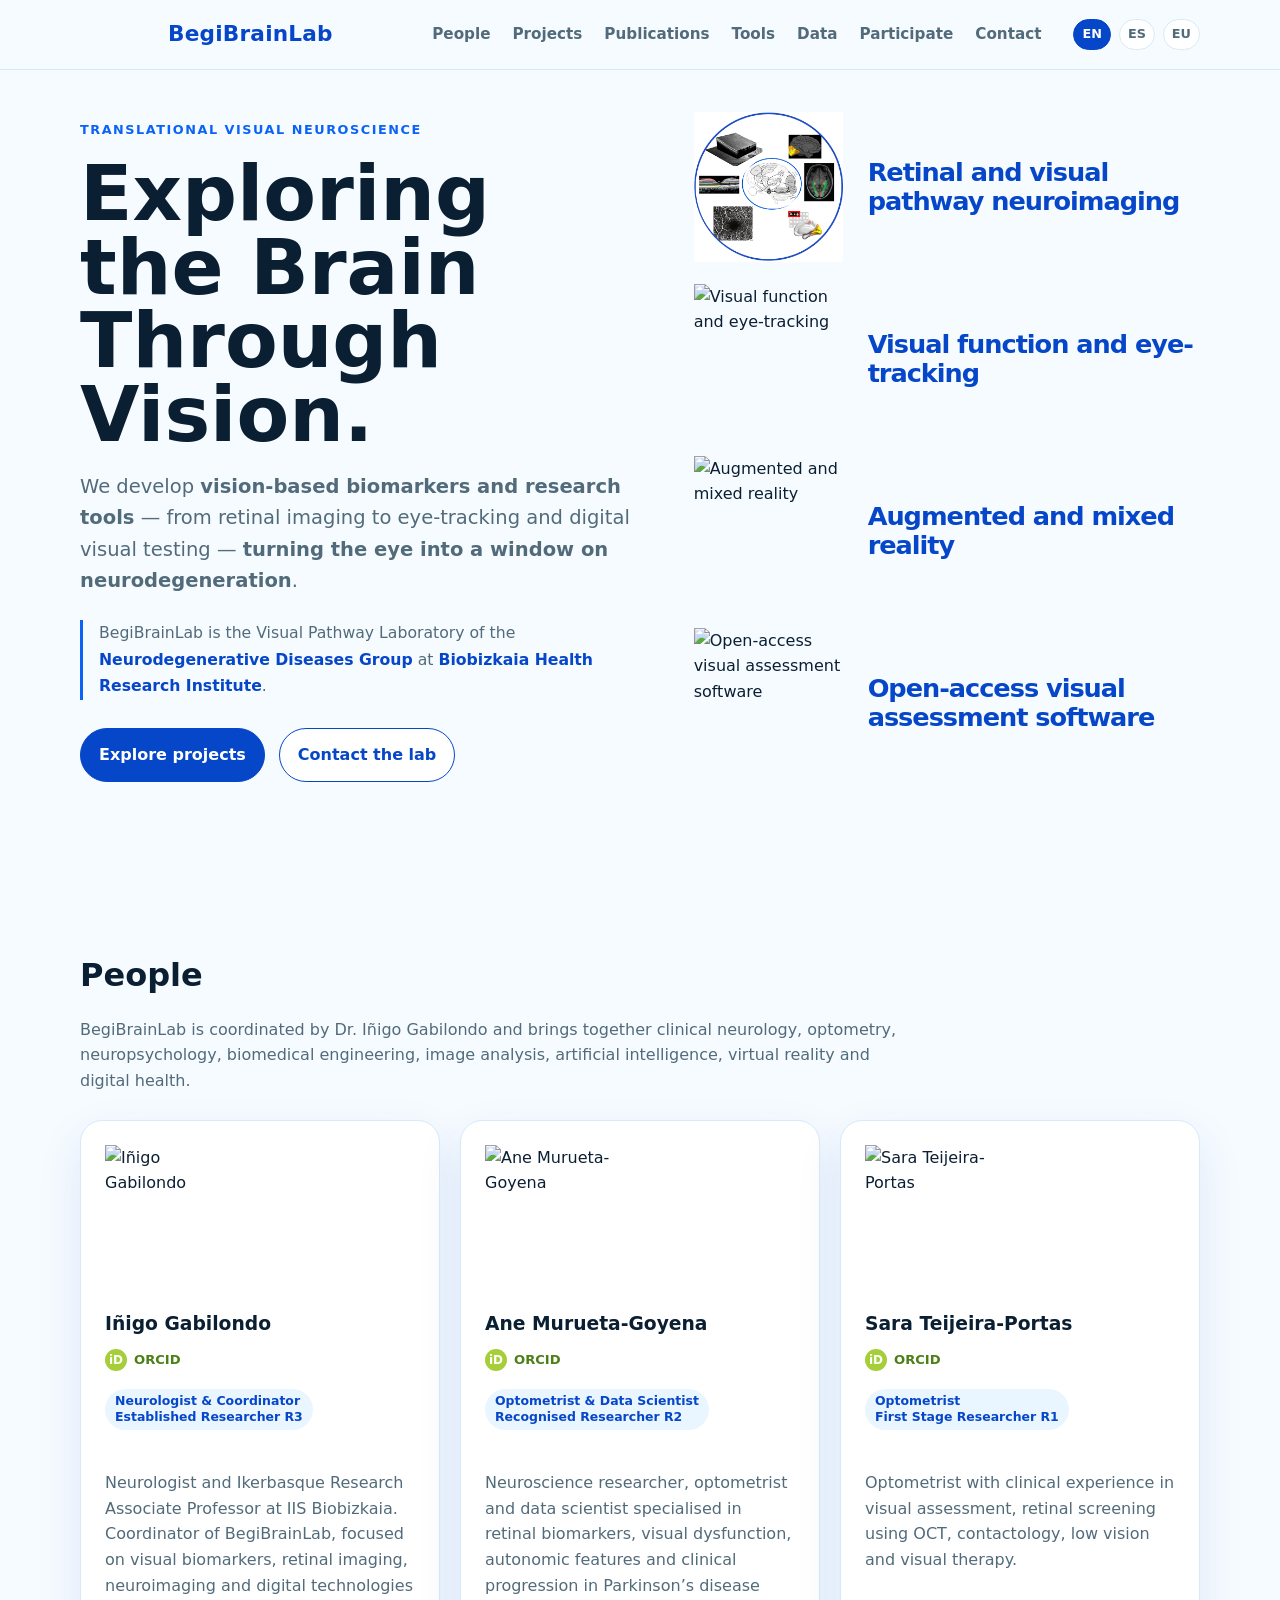
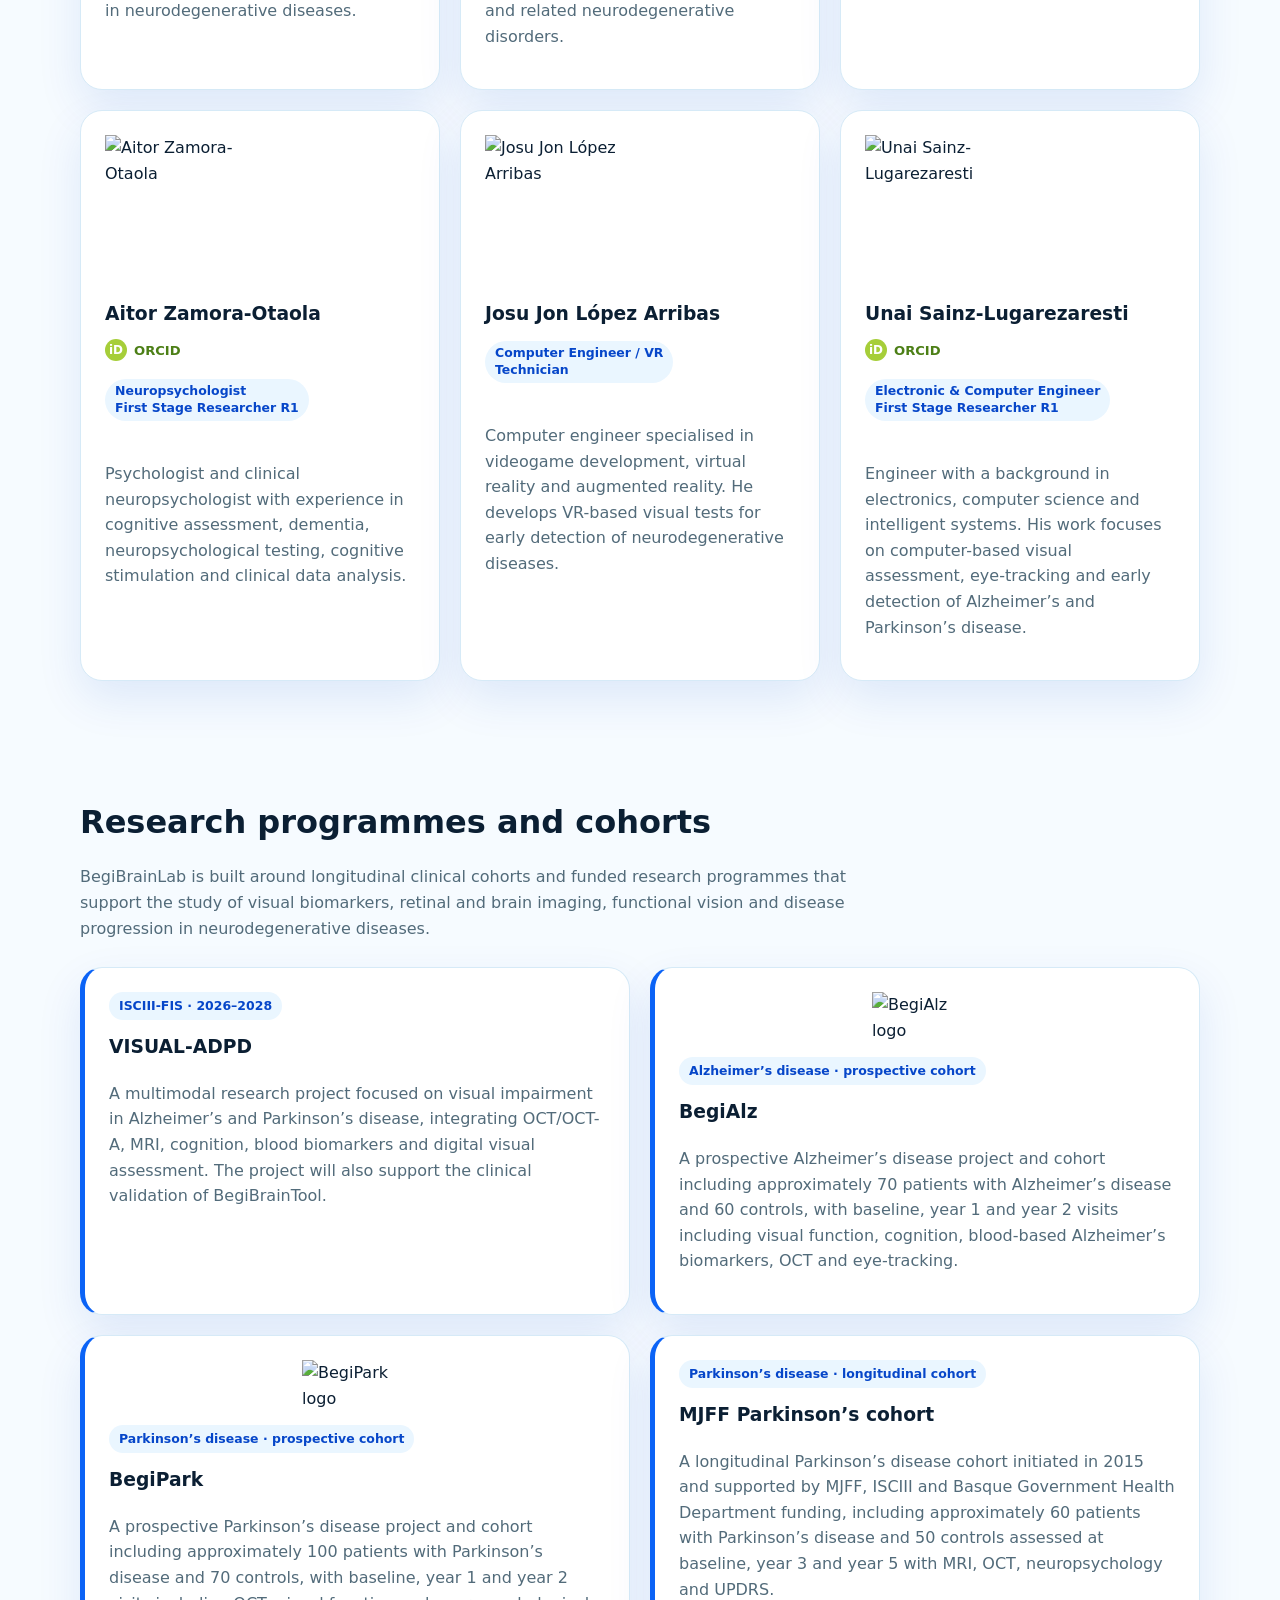
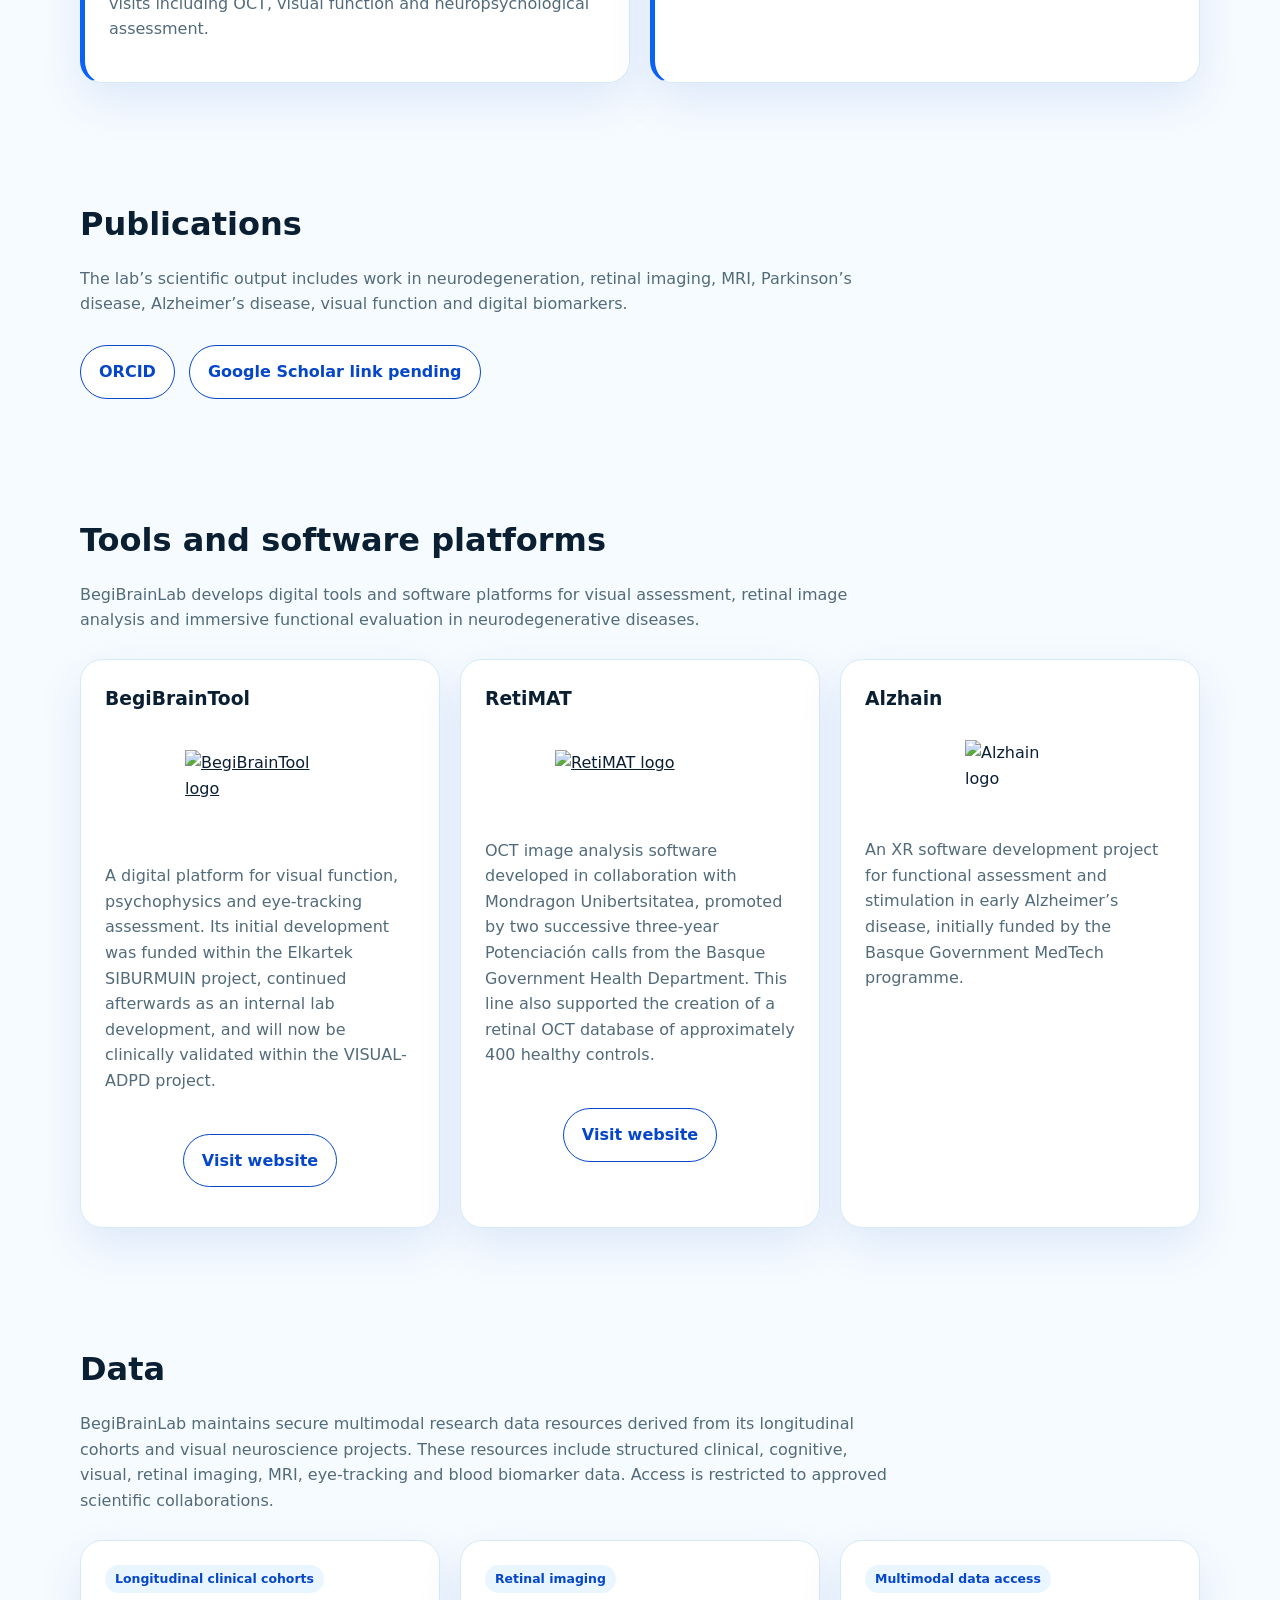
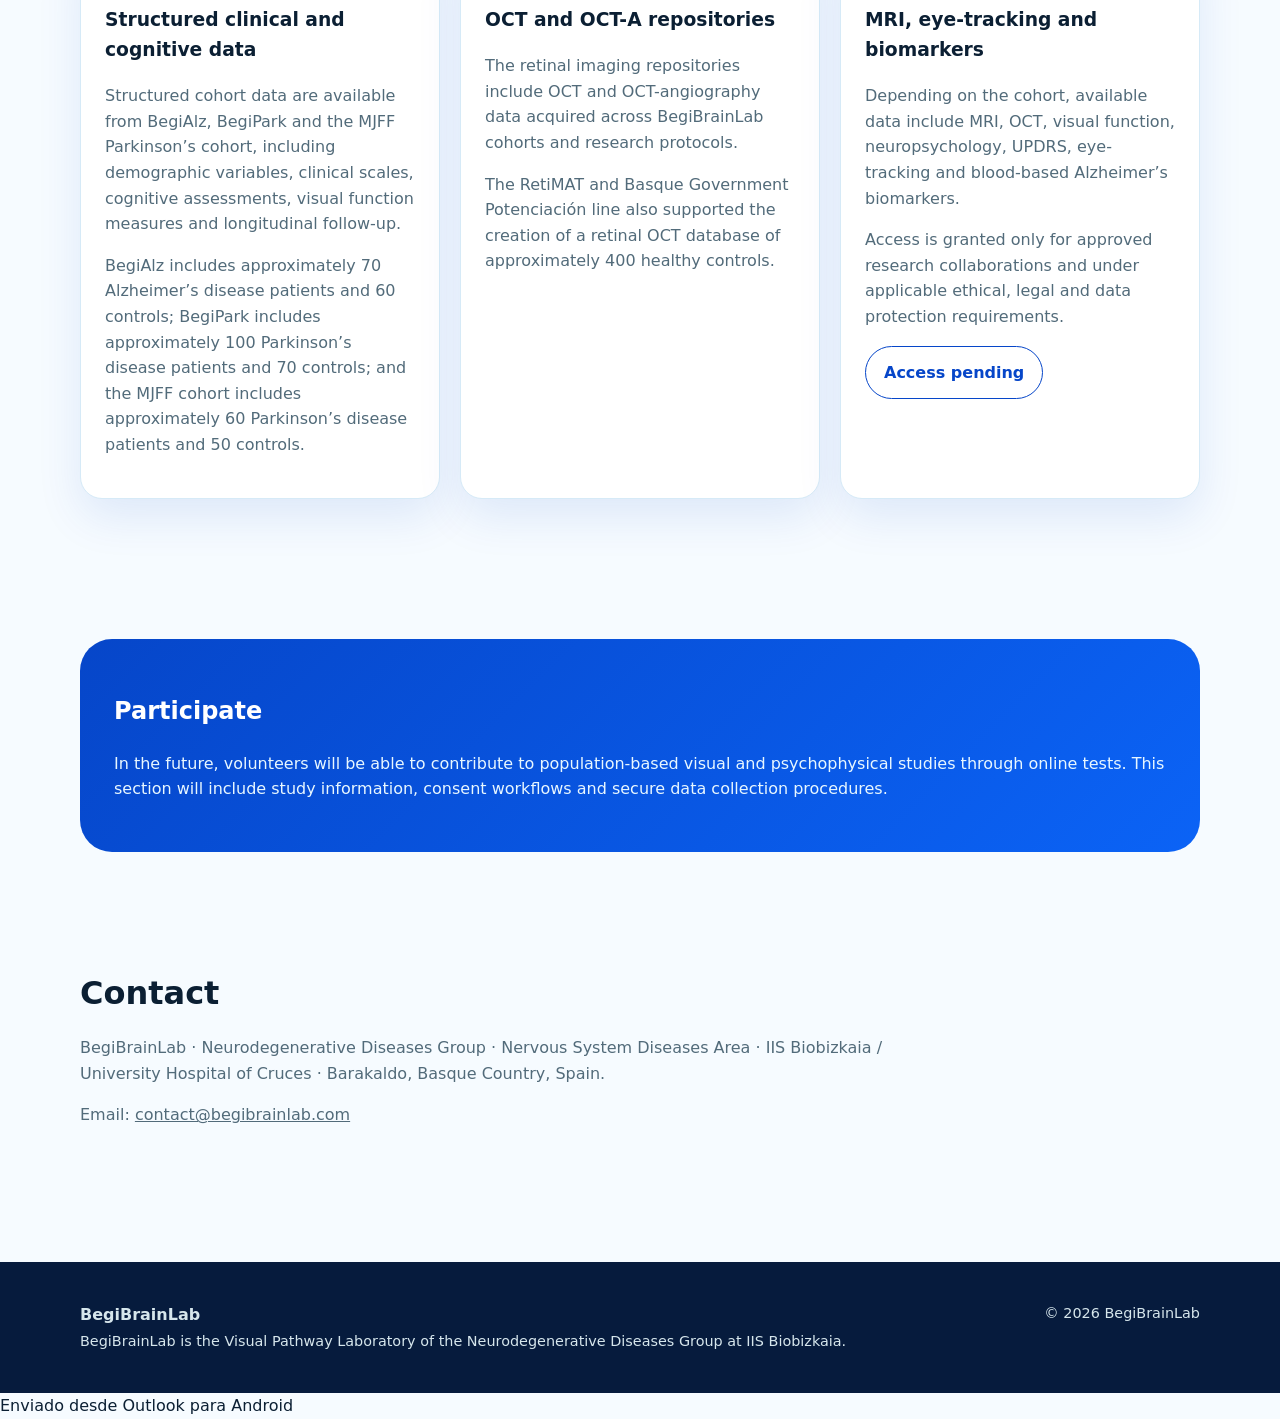
==== commit df111b95: "Update index.html" ====
--- a/index.html
+++ b/index.html
@@ -28,7 +28,7 @@
 
 <a class="brand" href="/">
 <span class="brand-mark"></span>
-<span>BegiBrainLab</span>
+<span class="brand-name">BegiBrainLab</span>
 </a>
 
 <button class="menu-toggle" type="button" aria-label="Open navigation menu" aria-expanded="false">
@@ -293,6 +293,8 @@
 
 <article class="card project">
 
+<img class="project-logo" src="/assets/img/projects/Begialz.PNG" alt="BegiAlz logo">
+
 <span class="tag">Alzheimer’s disease · prospective cohort</span>
 
 <h3>BegiAlz</h3>
@@ -304,6 +306,8 @@
 </article>
 
 <article class="card project">
+
+<img class="project-logo" src="/assets/img/projects/Begipark.PNG" alt="BegiPark logo">
 
 <span class="tag">Parkinson’s disease · prospective cohort</span>
 
--- a/assets/css/styles.css
+++ b/assets/css/styles.css
@@ -69,6 +69,35 @@
   letter-spacing: .01em;
   color: var(--brand);
 }
+
+.brand-name {
+  display: inline-flex;
+  align-items: center;
+  border-radius: 999px;
+  padding: 7px 12px;
+  transition: background .18s ease, color .18s ease;
+}
+
+.brand.is-active-section .brand-name {
+  background: var(--brand);
+  color: #ffffff !important;
+}
+
+.brand.is-active-section:hover .brand-name,
+.brand.is-active-section:focus .brand-name,
+.brand.is-active-section:active .brand-name {
+  background: var(--brand);
+  color: #ffffff !important;
+}
+
+
+.brand.is-active-section:hover,
+.brand.is-active-section:focus,
+.brand.is-active-section:active {
+  background: var(--brand);
+  color: #ffffff !important;
+}
+
 
 .brand-mark {
   width: 64px;
@@ -749,4 +778,68 @@
   }
 }
 
-Enviado desde Outlook para Android
+/* Brand active state - clean final version */
+
+.brand {
+  background: transparent !important;
+  color: var(--brand) !important;
+  border-radius: 0 !important;
+  padding: 0 !important;
+}
+
+.brand:hover,
+.brand:focus,
+.brand:active {
+  background: transparent !important;
+  color: var(--brand) !important;
+}
+
+.brand-name {
+  display: inline-flex;
+  align-items: center;
+  border-radius: 999px;
+  padding: 7px 12px;
+  background: transparent;
+  color: var(--brand);
+  transition: background .18s ease, color .18s ease;
+}
+
+.brand:hover .brand-name,
+.brand:focus .brand-name,
+.brand:active .brand-name {
+  background: transparent !important;
+  color: var(--brand) !important;
+}
+
+.brand.is-active-section .brand-name {
+  background: var(--brand) !important;
+  color: #ffffff !important;
+}
+
+.brand.is-active-section:hover .brand-name,
+.brand.is-active-section:focus .brand-name,
+.brand.is-active-section:active .brand-name {
+  background: var(--brand) !important;
+  color: #ffffff !important;
+}
+
+/* Project logos */
+
+.project-logo {
+  display: block;
+  width: auto;
+  height: auto;
+  max-width: 110px;
+  max-height: 70px;
+  object-fit: contain;
+  margin: 0 auto 14px;
+  padding: 0;
+  border: 0;
+  background: transparent;
+}
+
+.project-logo-wide {
+  max-width: 130px;
+  max-height: 76px;
+}
+
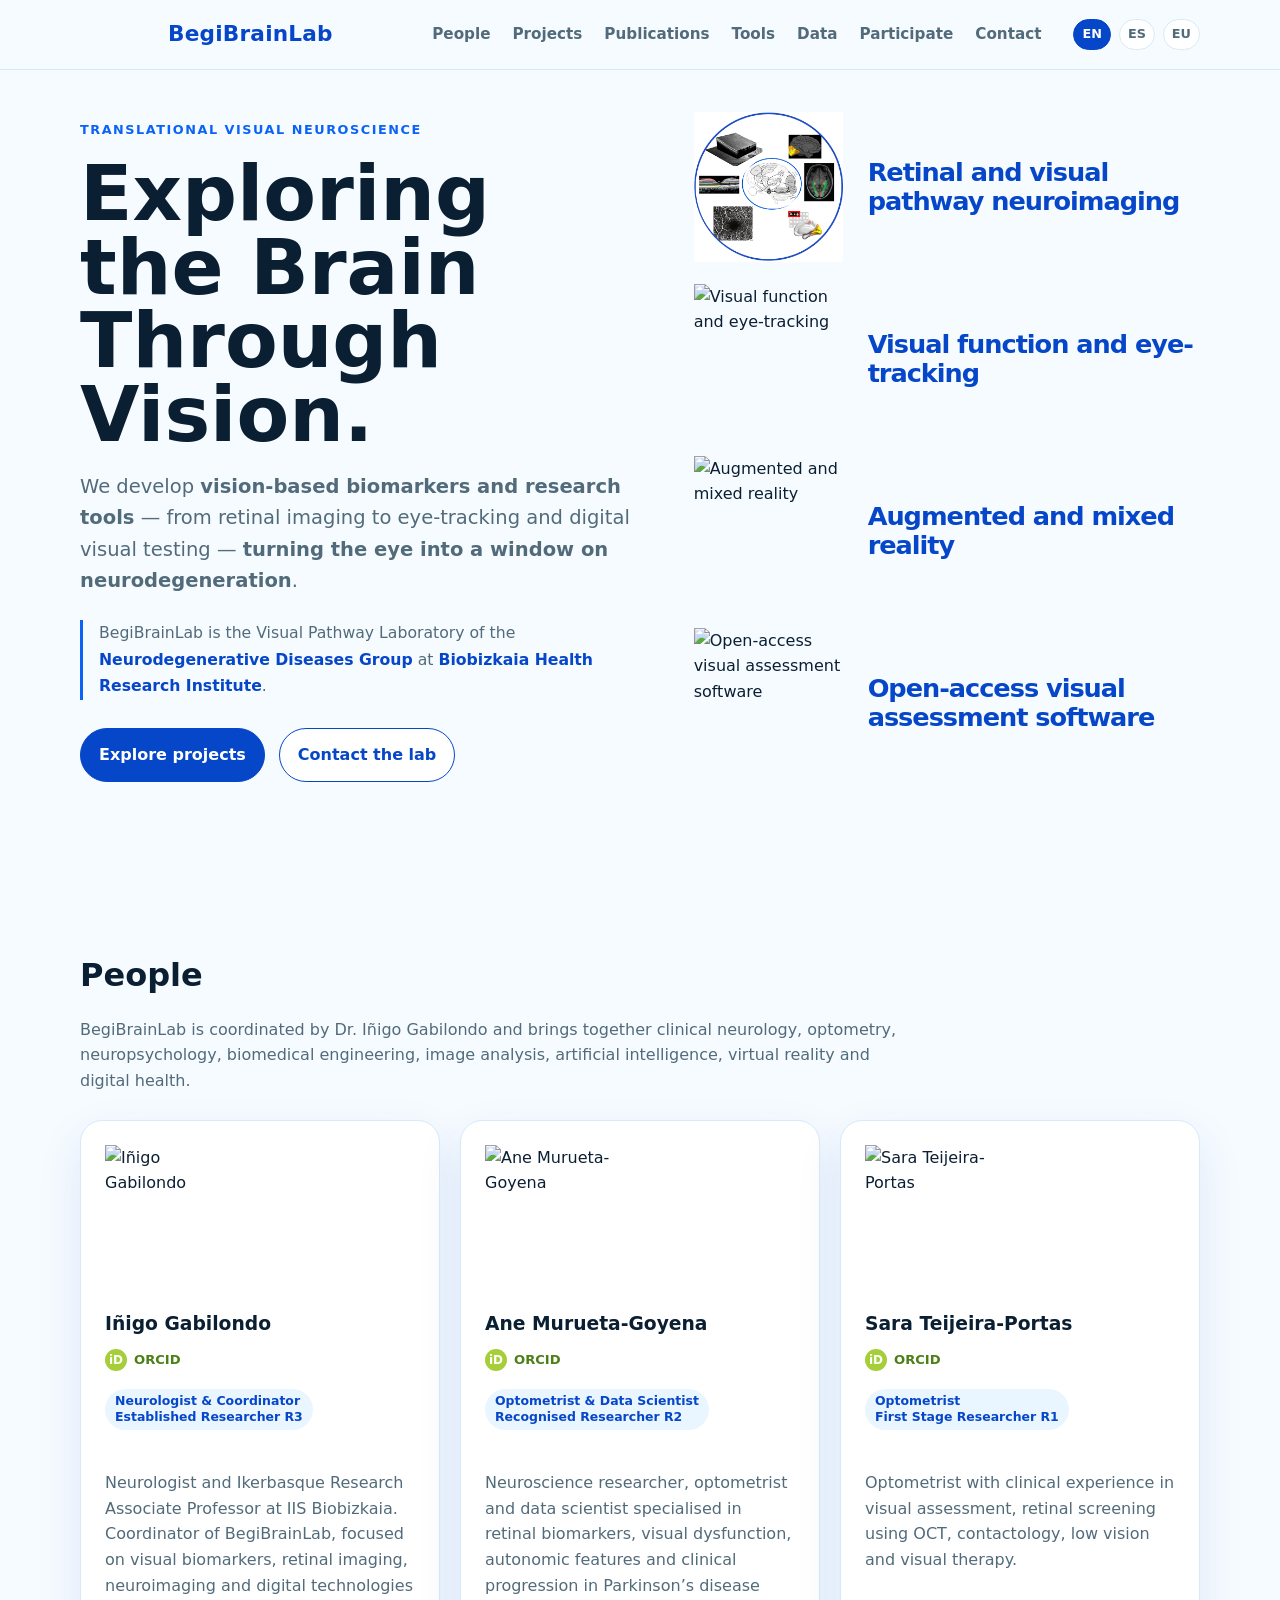
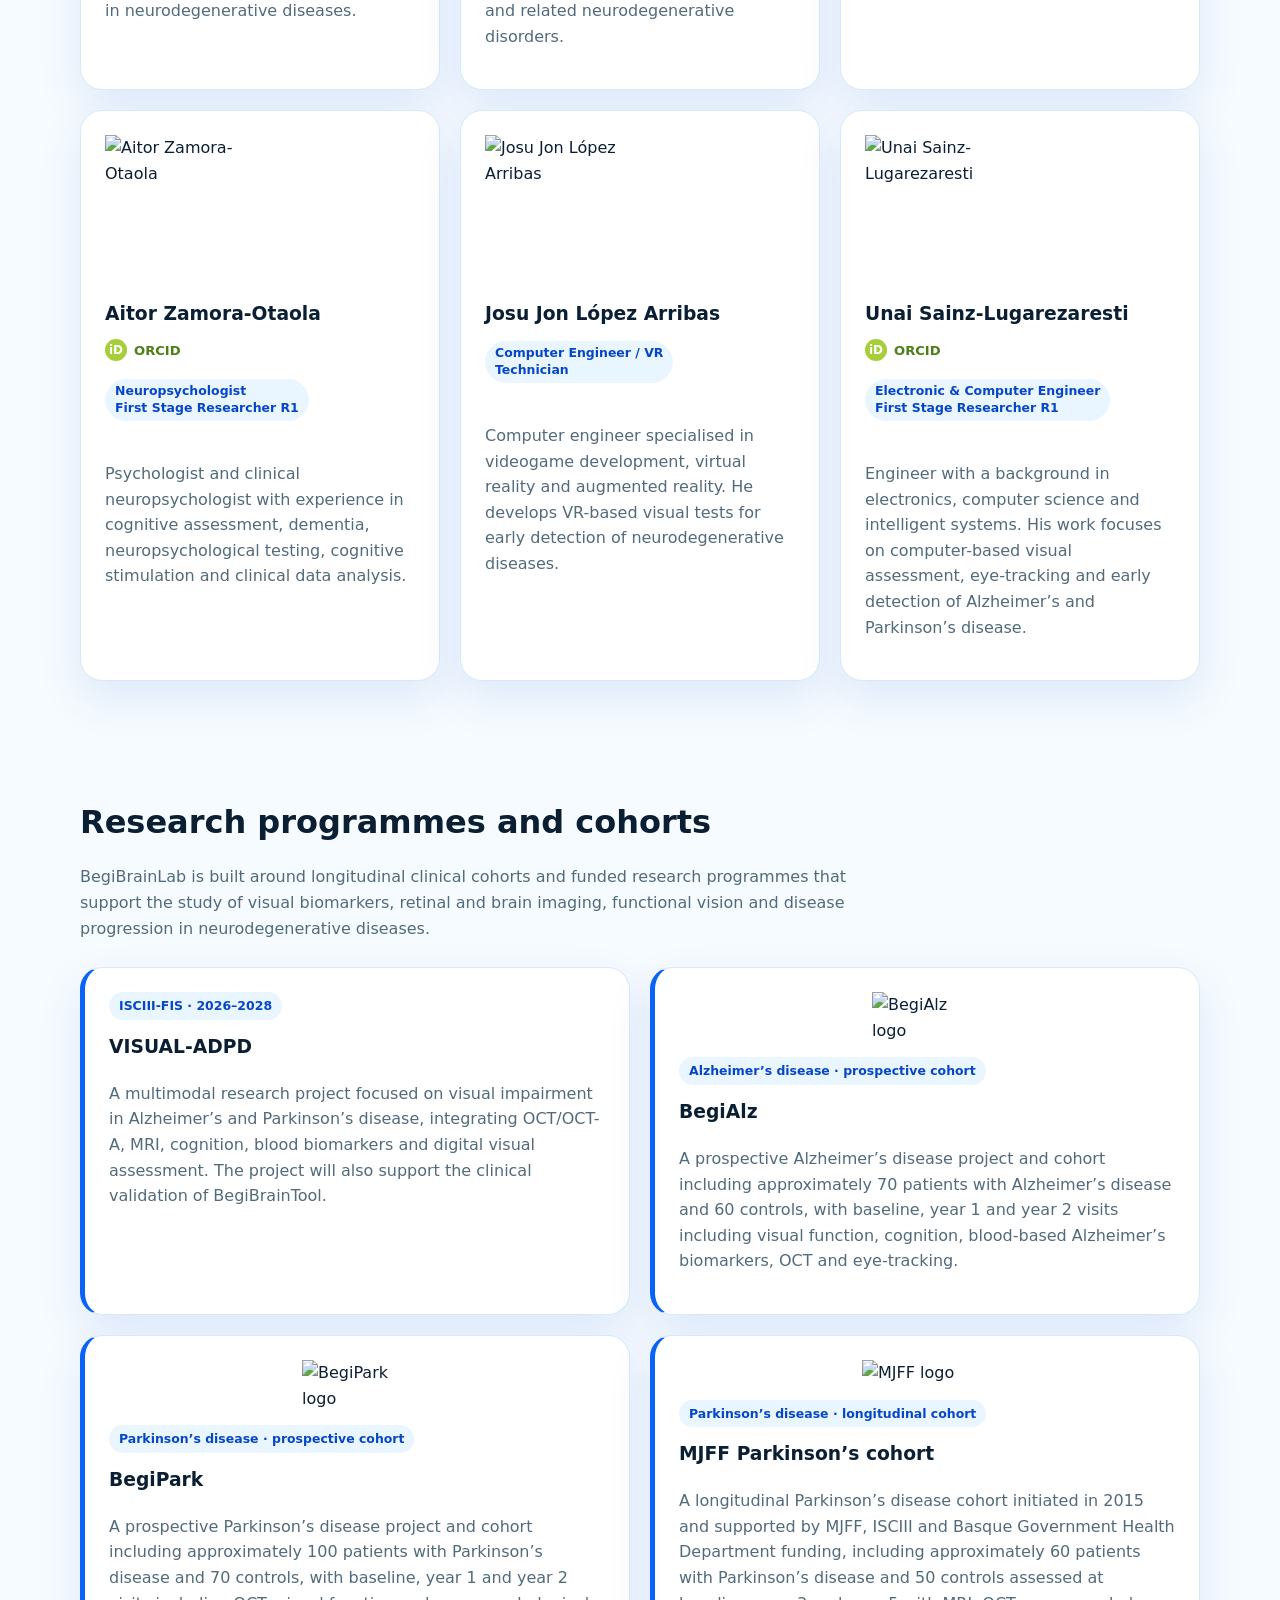
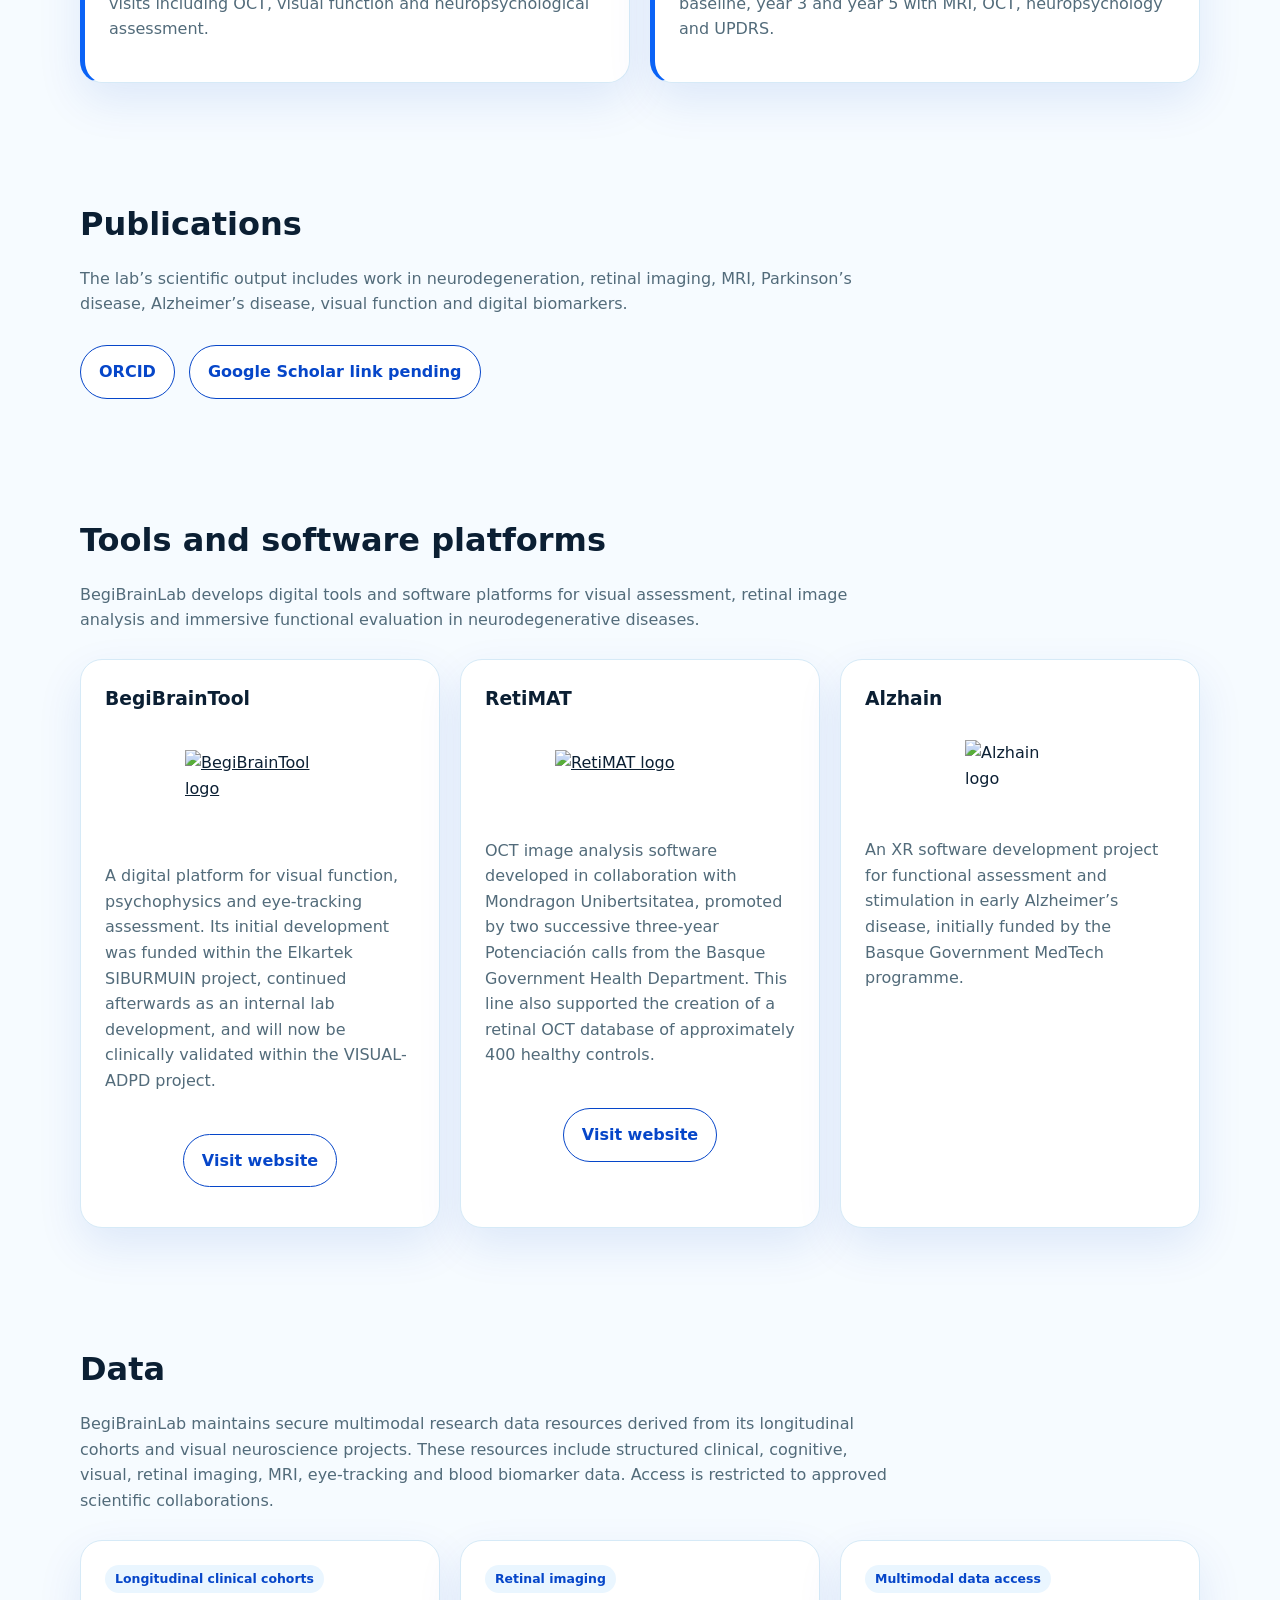
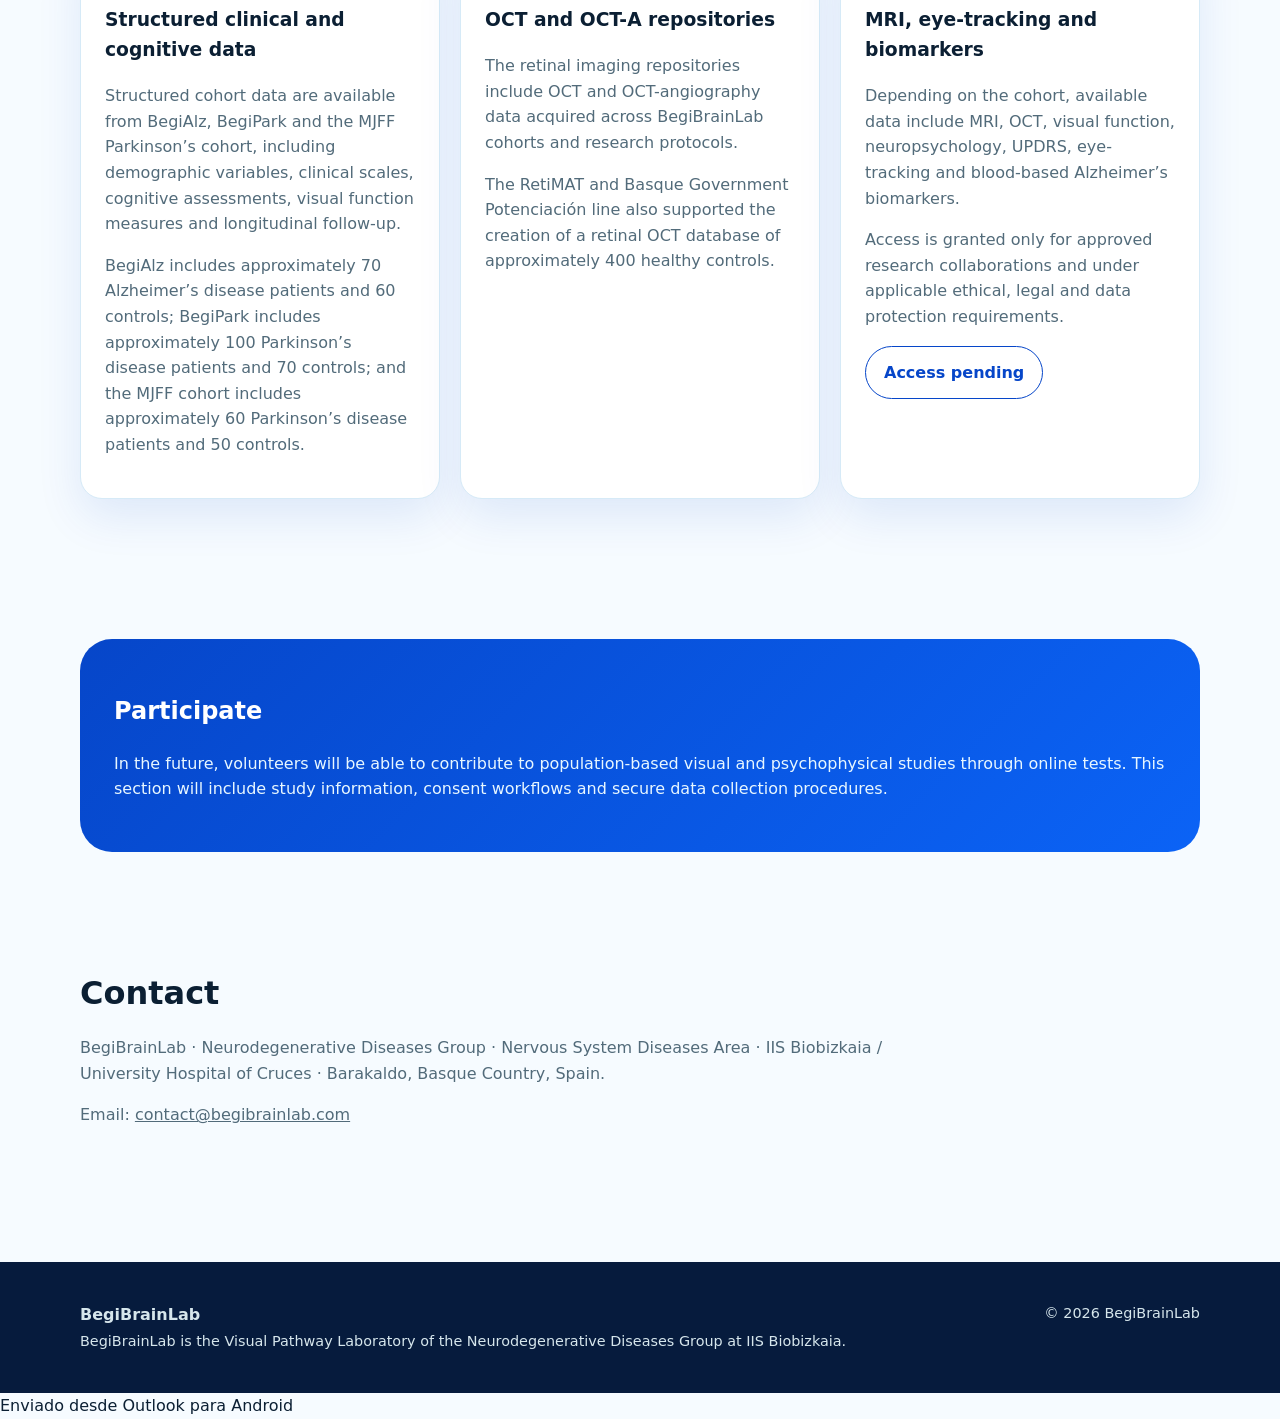
==== commit 3e9f0d3d: "Update index.html" ====
--- a/index.html
+++ b/index.html
@@ -321,6 +321,8 @@
 
 <article class="card project">
 
+<img class="project-logo project-logo-wide" src="/assets/img/projects/MJFF.PNG" alt="MJFF logo">
+
 <span class="tag">Parkinson’s disease · longitudinal cohort</span>
 
 <h3>MJFF Parkinson’s cohort</h3>
